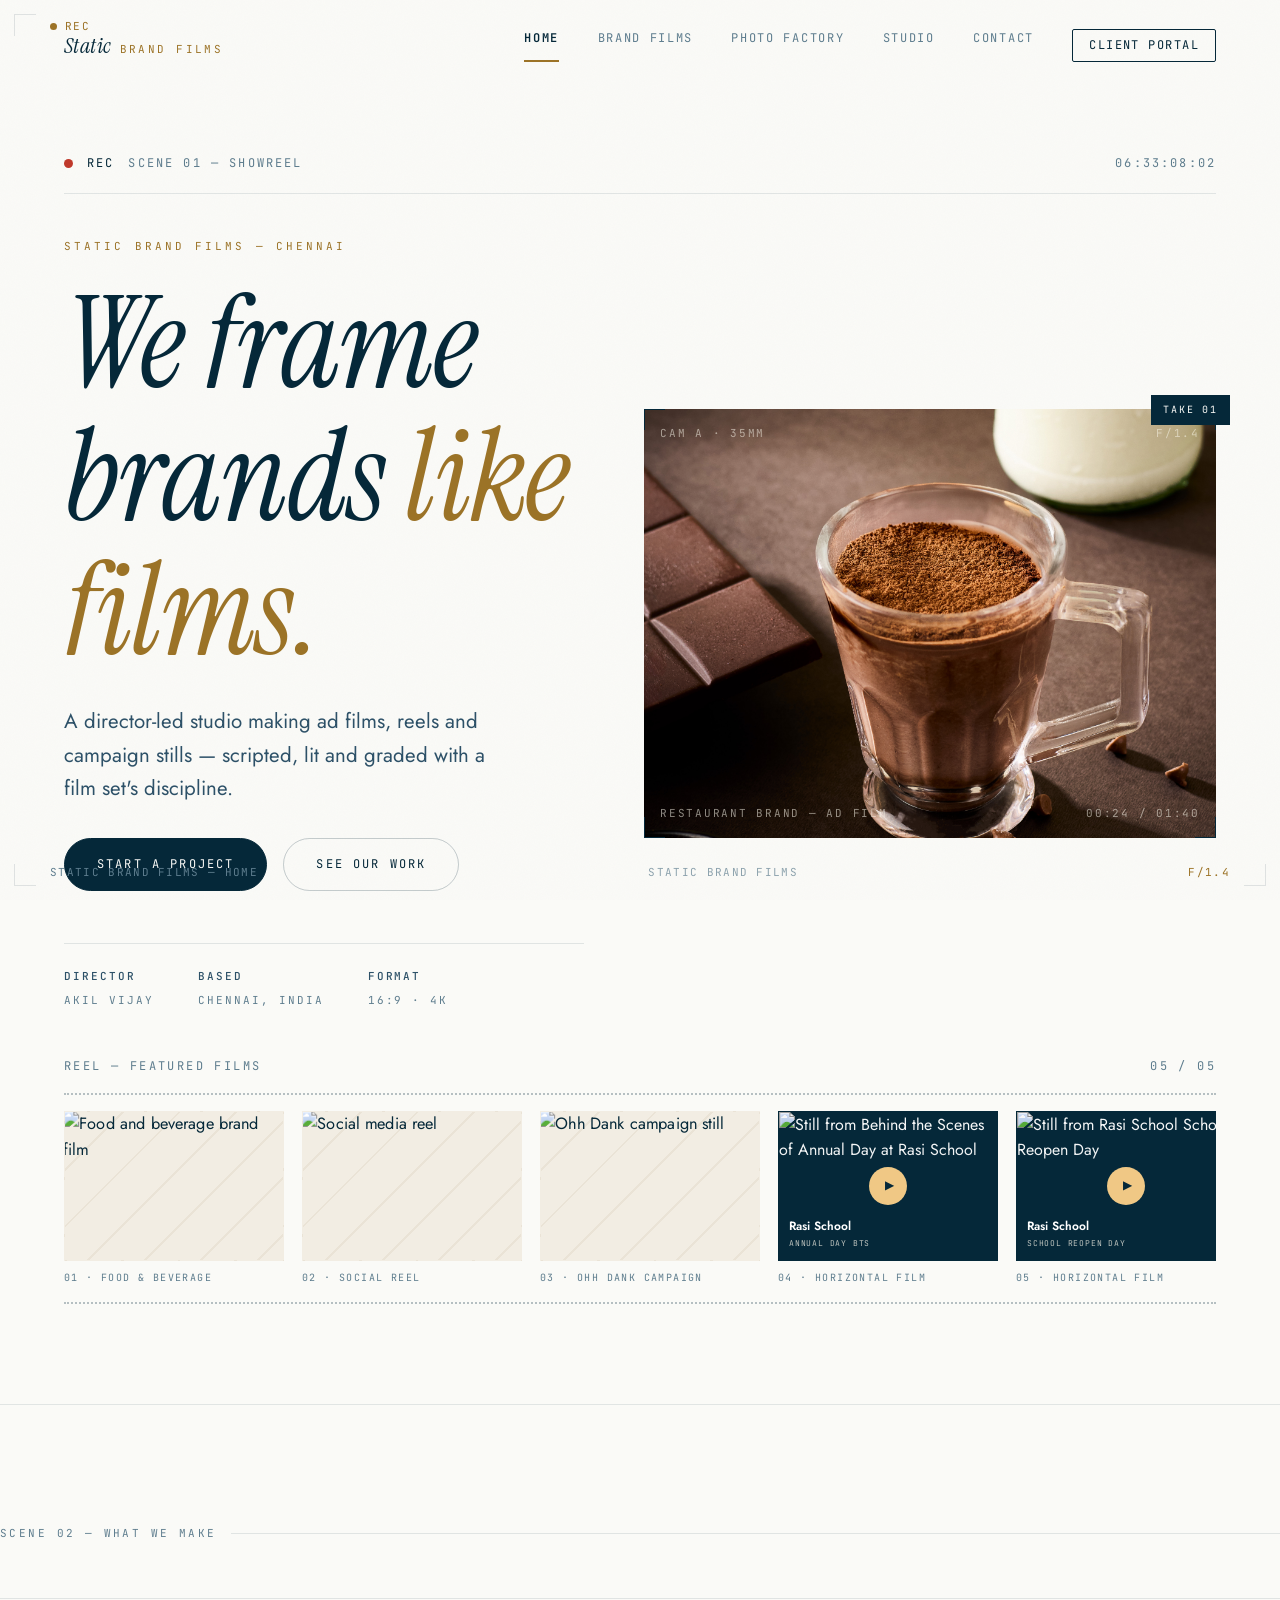
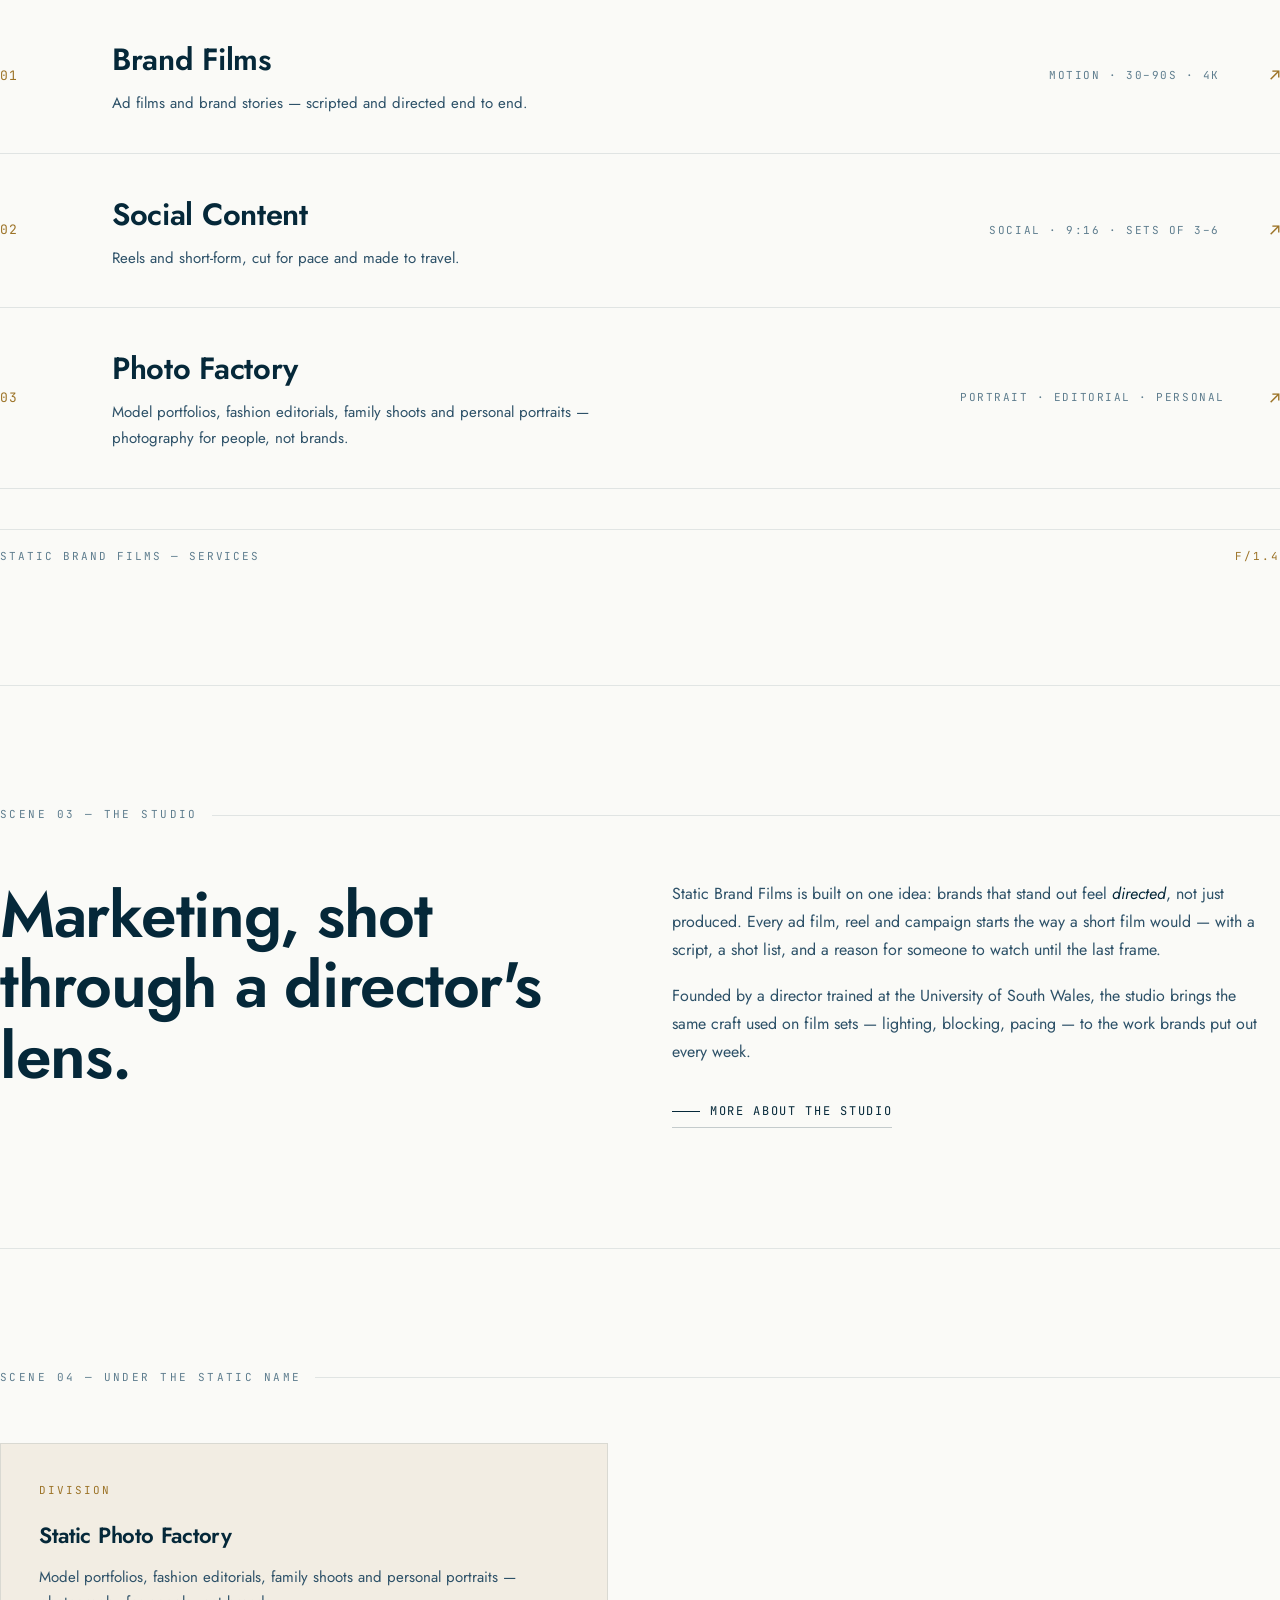
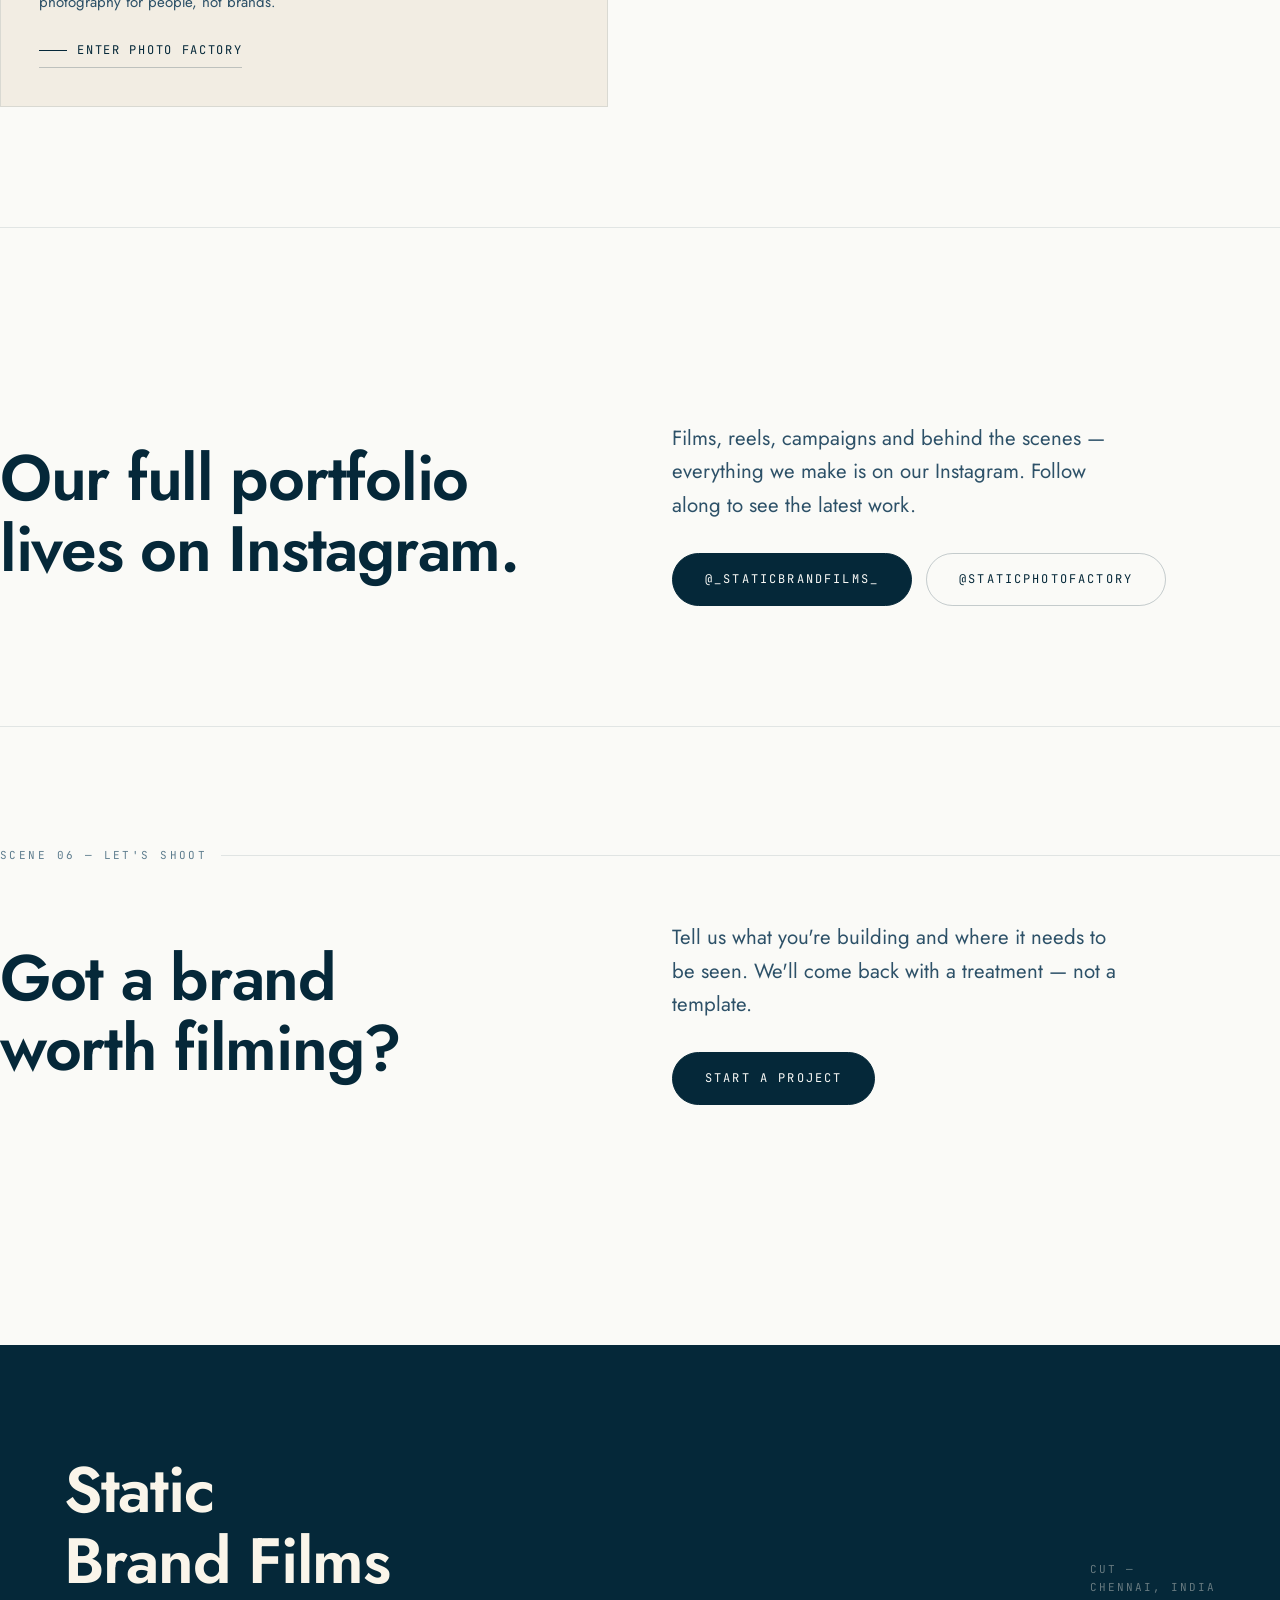
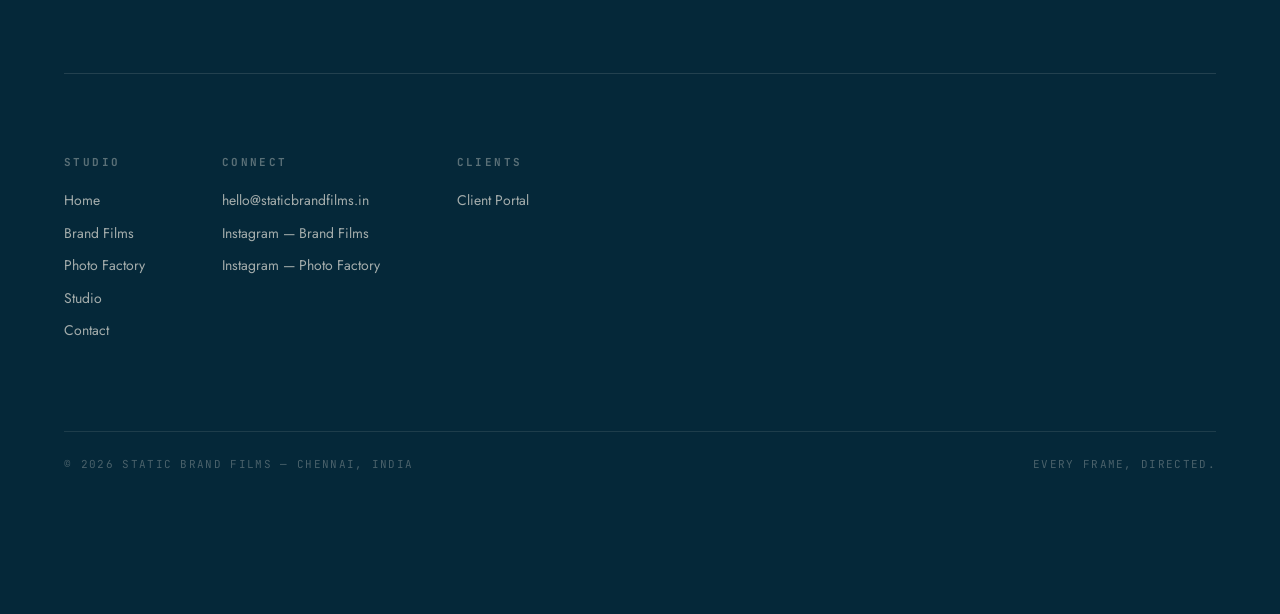
==== index.html @ 3c71c74b "Restore compact home filmstrip" ====
<!DOCTYPE html>
<html lang="en">
<head>
<meta charset="UTF-8">
<meta name="viewport" content="width=device-width, initial-scale=1.0">
<title>Static Brand Films — Ad Film & Creative Agency in Chennai</title>
<meta name="description" content="Static Brand Films is a Chennai-based ad film and creative agency — brand films, social content and campaign stills directed with a filmmaker's eye. Director-led, end to end.">
<meta name="keywords" content="ad film agency Chennai, brand film studio Chennai, creative agency Chennai, social media video Chennai, cinematography Chennai, brand content agency Tamil Nadu">
<link rel="canonical" href="https://www.staticbrandfilms.in/">
<meta property="og:title" content="Static Brand Films — Ad Film & Creative Agency in Chennai">
<meta property="og:description" content="Director-led brand films, ad films and social content from Chennai. Every frame scripted, lit and graded with a film set's discipline.">
<meta property="og:url" content="https://www.staticbrandfilms.in/">
<meta property="og:type" content="website">
<meta property="og:image" content="https://www.staticbrandfilms.in/assets/images/home/Hero_Image.JPG">
<meta name="twitter:card" content="summary_large_image">
<meta name="twitter:title" content="Static Brand Films — Ad Film & Creative Agency in Chennai">
<meta name="twitter:description" content="Director-led brand films, ad films and social content from Chennai.">
<link rel="icon" type="image/png" sizes="512x512" href="favicon.png">
<link rel="shortcut icon" href="favicon.png">
<link rel="apple-touch-icon" href="favicon.png">
<link rel="stylesheet" href="assets/css/style.css">
<script type="application/ld+json">
{
  "@context": "https://schema.org",
  "@type": "LocalBusiness",
  "name": "Static Brand Films",
  "alternateName": ["Static Brand Films Chennai", "Static Photo Factory"],
  "description": "Director-led ad film and creative agency in Chennai — brand films, social content, commercial photography and campaign stills, scripted and produced end to end.",
  "url": "https://www.staticbrandfilms.in",
  "logo": "https://www.staticbrandfilms.in/favicon.png",
  "image": "https://www.staticbrandfilms.in/assets/images/home/Hero_Image.JPG",
  "telephone": "",
  "email": "hello@staticbrandfilms.in",
  "address": {
    "@type": "PostalAddress",
    "addressLocality": "Chennai",
    "addressRegion": "Tamil Nadu",
    "addressCountry": "IN"
  },
  "geo": {
    "@type": "GeoCoordinates",
    "latitude": 13.0827,
    "longitude": 80.2707
  },
  "areaServed": ["Chennai", "Tamil Nadu", "India"],
  "serviceType": ["Ad Film Production", "Brand Film Production", "Social Media Video", "Commercial Photography", "Creative Agency"],
  "sameAs": [
    "https://www.instagram.com/_staticbrandfilms_/",
    "https://www.instagram.com/staticphotofactory/"
  ],
  "founder": {
    "@type": "Person",
    "name": "Akil Vijay",
    "jobTitle": "Director & Founder",
    "alumniOf": "University of South Wales"
  },
  "hasOfferCatalog": {
    "@type": "OfferCatalog",
    "name": "Services",
    "itemListElement": [
      {"@type": "Offer", "itemOffered": {"@type": "Service", "name": "Brand Story Films"}},
      {"@type": "Offer", "itemOffered": {"@type": "Service", "name": "Ad Films"}},
      {"@type": "Offer", "itemOffered": {"@type": "Service", "name": "Social Content Reels"}},
      {"@type": "Offer", "itemOffered": {"@type": "Service", "name": "Commercial Photography"}},
      {"@type": "Offer", "itemOffered": {"@type": "Service", "name": "Monthly Content Retainer"}}
    ]
  }
}
</script>
<!-- Google Tag Manager -->
<script>(function(w,d,s,l,i){w[l]=w[l]||[];w[l].push({'gtm.start':
new Date().getTime(),event:'gtm.js'});var f=d.getElementsByTagName(s)[0],
j=d.createElement(s),dl=l!='dataLayer'?'&l='+l:'';j.async=true;j.src=
'https://www.googletagmanager.com/gtm.js?id='+i+dl;f.parentNode.insertBefore(j,f);
})(window,document,'script','dataLayer','GTM-N9CTZFRR');</script>
<!-- End Google Tag Manager -->
</head>
<body>
<!-- Google Tag Manager (noscript) -->
<noscript><iframe src="https://www.googletagmanager.com/ns.html?id=GTM-N9CTZFRR"
height="0" width="0" style="display:none;visibility:hidden"></iframe></noscript>
<!-- End Google Tag Manager (noscript) -->

<div class="curtain">FADE IN —</div>

<div class="hud">
  <span class="hud__corner hud__corner--tl"></span>
  <span class="hud__corner hud__corner--tr"></span>
  <span class="hud__corner hud__corner--bl"></span>
  <span class="hud__corner hud__corner--br"></span>
  <div class="hud__top">
    <span class="hud__rec"><span class="hud__rec-dot"></span> REC</span>
    
    <span class="hud__meta">24FPS · CHENNAI, IN</span>
  </div>
  <div class="hud__bottom">
    <span class="hud__scene">STATIC BRAND FILMS — HOME</span>
    <span class="hud__meta">STATIC BRAND FILMS</span>
    <span class="hud__fstop" data-fstop>f/1.4</span>
  </div>
</div>

<header class="nav">
  <a href="index.html" class="nav__mark"><em>Static</em><span>BRAND FILMS</span></a>
  <button class="nav__toggle">MENU</button>
  <nav class="nav__links">
    <a href="index.html" aria-current="page">Home</a>
    <a href="brand-films.html">Brand Films</a>
    <a href="photo-factory.html">Photo Factory</a>
    <a href="about.html">Studio</a>
    <a href="contact.html">Contact</a>
    <a href="https://portal.staticbrandfilms.in" target="_blank" rel="noopener" class="nav__portal">Client Portal</a>
  </nav>
</header>

<main>

  <!-- HERO -->
  <section class="hero wrap">

    <!-- Scene strip -->
    <div class="hero__strip">
      <div class="hero__strip-left">
        <span class="hero__rec-dot"></span>
        <span class="hero__rec-label">REC</span>
        <span>Scene 01 — Showreel</span>
      </div>
      <span data-tc>00:00:00:00</span>
    </div>

    <!-- Two-column: text + cinematic frame -->
    <div class="hero__two-col">

      <!-- Left: text -->
      <div class="hero__text">
        <p class="eyebrow hero__eyebrow" data-reveal>Static Brand Films — Chennai</p>
        <h1 class="h-hero hero__title" data-reveal data-reveal-delay="1">We frame<br>brands <em>like films.</em></h1>
        <div class="hero__sub" data-reveal data-reveal-delay="2">
          <p class="lede">A director-led studio making ad films, reels and campaign stills — scripted, lit and graded with a film set's discipline.</p>
          <div class="hero__cta">
            <a href="contact.html" class="btn">Start a project</a>
            <a href="https://www.instagram.com/_staticbrandfilms_/" target="_blank" rel="noopener" class="btn btn--ghost">See our work</a>
          </div>
        </div>
        <div class="hero__meta" data-reveal data-reveal-delay="3">
          <div><b>Director</b>Akil Vijay</div>
          <div><b>Based</b>Chennai, India</div>
          <div><b>Format</b>16:9 · 4K</div>
        </div>
      </div>

      <!-- Right: cinematic still frame -->
      <div class="hero__cinematic" data-reveal data-reveal-delay="1">
        <div class="hero__film-frame">
          <!-- Crop marks -->
          <span class="crop-mark crop-mark--tl"></span>
          <span class="crop-mark crop-mark--tr"></span>
          <span class="crop-mark crop-mark--bl"></span>
          <span class="crop-mark crop-mark--br"></span>
          <!-- Slate — top -->
          <div class="hero__slate hero__slate--top">
            <span>CAM A · 35MM</span><span>F/1.4</span>
          </div>
          <!-- Hero still -->
          <div class="frame" style="aspect-ratio:2/3;">
            <img src="assets/images/home/Hero_Image.JPG" alt="Static Brand Films — Campaign Still" style="width:100%;height:100%;object-fit:cover;display:block;">
          </div>
          <!-- Slate — bottom -->
          <div class="hero__slate hero__slate--bottom">
            <span>RESTAURANT BRAND — AD FILM</span><span>00:24 / 01:40</span>
          </div>
        </div>
        <div class="hero__take">Take 01</div>
      </div>

    </div>

    <!-- Featured films -->
    <div class="hero__reel" data-reveal data-reveal-delay="2">
      <div class="hero__reel-header">
        <span>Reel — Featured Films</span>
        <span>05 / 05</span>
      </div>
      <div class="hero__reel-strip" id="reel-strip">
        <div class="hero__reel-cell">
          <div class="frame"><img src="assets/images/home/food-beverage.jpg" alt="Food and beverage brand film" style="width:100%;height:100%;object-fit:cover;display:block;"></div>
          <div class="hero__reel-label">01 · Food &amp; Beverage</div>
        </div>
        <div class="hero__reel-cell">
          <div class="frame"><img src="assets/images/home/social-reel.png" alt="Social media reel" style="width:100%;height:100%;object-fit:cover;display:block;"></div>
          <div class="hero__reel-label">02 · Social Reel</div>
        </div>
        <div class="hero__reel-cell">
          <div class="frame"><img src="assets/images/home/ohhdank-campaign.png" alt="Ohh Dank campaign still" style="width:100%;height:100%;object-fit:cover;display:block;"></div>
          <div class="hero__reel-label">03 · Ohh Dank Campaign</div>
        </div>
        <div class="hero__reel-cell">
          <button class="video-card hero__reel-video" type="button" data-video-id="ECNgW6ZK6y0" data-video-title="Behind the Scenes of Annual Day — Rasi School" aria-label="Play Behind the Scenes of Annual Day at Rasi School">
            <img src="https://i.ytimg.com/vi/ECNgW6ZK6y0/maxresdefault.jpg" alt="Still from Behind the Scenes of Annual Day at Rasi School" loading="lazy"><span class="video-card__shade"></span><span class="video-card__play" aria-hidden="true">▶</span><span class="video-card__label"><strong>Rasi School</strong><small>Annual Day BTS</small></span>
          </button>
          <div class="hero__reel-label">04 · Horizontal Film</div>
        </div>
        <div class="hero__reel-cell">
          <button class="video-card hero__reel-video" type="button" data-video-id="R8l80o-fBfE" data-video-title="Rasi School — School Reopen Day" aria-label="Play Rasi School School Reopen Day">
            <img src="https://i.ytimg.com/vi/R8l80o-fBfE/hqdefault.jpg" alt="Still from Rasi School School Reopen Day" loading="lazy"><span class="video-card__shade"></span><span class="video-card__play" aria-hidden="true">▶</span><span class="video-card__label"><strong>Rasi School</strong><small>School Reopen Day</small></span>
          </button>
          <div class="hero__reel-label">05 · Horizontal Film</div>
        </div>
      </div>
    </div>

  </section>

  <!-- WHAT WE DO -->
  <section class="scene wrap">
    <p class="scene__label" data-reveal>Scene 02 — What We Make</p>
    <div class="shot-list">
      <div class="shot" data-reveal style="cursor:pointer;" onclick="location.href='brand-films.html'">
        <span class="shot__index">01</span>
        <div>
          <h3 class="shot__title"><a href="brand-films.html" style="color:inherit;text-decoration:none;">Brand Films</a></h3>
          <p class="shot__desc">Ad films and brand stories — scripted and directed end to end.</p>
        </div>
        <span class="shot__spec">Motion · 30–90s · 4K</span>
        <span class="shot__arrow">↗</span>
      </div>
      <div class="shot" data-reveal data-reveal-delay="1" style="cursor:pointer;" onclick="location.href='brand-films.html'">
        <span class="shot__index">02</span>
        <div>
          <h3 class="shot__title"><a href="brand-films.html" style="color:inherit;text-decoration:none;">Social Content</a></h3>
          <p class="shot__desc">Reels and short-form, cut for pace and made to travel.</p>
        </div>
        <span class="shot__spec">Social · 9:16 · Sets of 3–6</span>
        <span class="shot__arrow">↗</span>
      </div>
      <div class="shot" data-reveal data-reveal-delay="2">
        <span class="shot__index">03</span>
        <div>
          <h3 class="shot__title"><a href="photo-factory.html" style="color:inherit;text-decoration:none;">Photo Factory</a></h3>
          <p class="shot__desc">Model portfolios, fashion editorials, family shoots and personal portraits — photography for people, not brands.</p>
        </div>
        <span class="shot__spec">Portrait · Editorial · Personal</span>
        <span class="shot__arrow">↗</span>
      </div>
    </div>
    <div class="shot-footer">
      <span>Static Brand Films — Services</span>
      <span class="shot-footer__accent">F/1.4</span>
    </div>
  </section>

  <!-- STUDIO -->
  <section class="scene wrap">
    <p class="scene__label" data-reveal>Scene 03 — The Studio</p>
    <div class="grid grid--2" style="align-items:start;">
      <h2 class="h-1" data-reveal>Marketing, shot through a director's lens.</h2>
      <div data-reveal data-reveal-delay="1">
        <p class="body-text">Static Brand Films is built on one idea: brands that stand out feel <em style="color:var(--ink); font-style:italic;">directed</em>, not just produced. Every ad film, reel and campaign starts the way a short film would — with a script, a shot list, and a reason for someone to watch until the last frame.</p>
        <p class="body-text" style="margin-top:18px;">Founded by a director trained at the University of South Wales, the studio brings the same craft used on film sets — lighting, blocking, pacing — to the work brands put out every week.</p>
        <p style="margin-top:28px;"><a href="about.html" class="link-arrow"><span class="link-arrow__bar"></span> More about the studio</a></p>
      </div>
    </div>
  </section>

  <!-- DIVISIONS -->
  <section class="scene wrap">
    <p class="scene__label" data-reveal>Scene 04 — Under the Static Name</p>
    <div class="grid grid--2">
      <div class="card" data-reveal>
        <span class="card__num">Division</span>
        <h3>Static Photo Factory</h3>
        <p>Model portfolios, fashion editorials, family shoots and personal portraits — photography for people, not brands.</p>
        <p style="margin-top:18px;"><a href="photo-factory.html" class="link-arrow"><span class="link-arrow__bar"></span> Enter Photo Factory</a></p>
      </div>
    </div>
  </section>

  <!-- INSTAGRAM / PORTFOLIO -->
  <section class="scene wrap">
    <p class="scene__label" data-reveal>Scene 05 — Our Work</p>
    <div class="grid grid--2" style="align-items:center;">
      <h2 class="h-1" data-reveal>Our full portfolio<br>lives on Instagram.</h2>
      <div data-reveal data-reveal-delay="1">
        <p class="lede">Films, reels, campaigns and behind the scenes — everything we make is on our Instagram. Follow along to see the latest work.</p>
        <div style="margin-top:30px; display:flex; gap:14px; flex-wrap:wrap;">
          <a href="https://www.instagram.com/_staticbrandfilms_/" target="_blank" rel="noopener" class="btn">@_staticbrandfilms_</a>
          <a href="https://www.instagram.com/staticphotofactory/" target="_blank" rel="noopener" class="btn btn--ghost">@staticphotofactory</a>
        </div>
      </div>
    </div>
  </section>

  <!-- CTA -->
  <section class="scene wrap">
    <p class="scene__label" data-reveal>Scene 06 — Let's Shoot</p>
    <div class="grid grid--2" style="align-items:center;">
      <h2 class="h-1" data-reveal>Got a brand<br>worth filming?</h2>
      <div data-reveal data-reveal-delay="1">
        <p class="lede">Tell us what you're building and where it needs to be seen. We'll come back with a treatment — not a template.</p>
        <p style="margin-top:30px;"><a href="contact.html" class="btn">Start a project</a></p>
      </div>
    </div>
  </section>

</main>

<div class="video-modal" id="video-modal" hidden role="dialog" aria-modal="true" aria-labelledby="video-modal-title">
  <div class="video-modal__backdrop" data-video-close></div>
  <div class="video-modal__panel">
    <div class="video-modal__top"><p id="video-modal-title">Featured film</p><button class="video-modal__close" type="button" data-video-close aria-label="Close video">Close ×</button></div>
    <div class="video-modal__player"></div>
  </div>
</div>

<footer class="footer">
<div class="wrap">
  <div class="footer__top">
    <h2 class="h-1" style="max-width:14ch;">Static<br>Brand Films</h2>
    <p class="mono-tag">CUT —<br>CHENNAI, INDIA</p>
  </div>
  <div class="footer__cols">
    <div class="footer__col">
      <h4>Studio</h4>
      <a href="index.html">Home</a>
    <a href="brand-films.html">Brand Films</a>
      <a href="photo-factory.html">Photo Factory</a>
      <a href="about.html">Studio</a>
      <a href="contact.html">Contact</a>
    </div>
    <div class="footer__col">
      <h4>Connect</h4>
      <a href="mailto:hello@staticbrandfilms.in">hello@staticbrandfilms.in</a>
      <a href="https://www.instagram.com/_staticbrandfilms_/" target="_blank" rel="noopener">Instagram — Brand Films</a>
      <a href="https://www.instagram.com/staticphotofactory/" target="_blank" rel="noopener">Instagram — Photo Factory</a>
    </div>
    <div class="footer__col">
      <h4>Clients</h4>
      <a href="https://portal.staticbrandfilms.in" target="_blank" rel="noopener">Client Portal</a>
    </div>
  </div>
  <div class="footer__base">
    <span>© 2026 Static Brand Films — Chennai, India</span>
    <span>Every frame, directed.</span>
  </div>
</div>
</footer>

<script src="assets/js/main.js"></script>
</body>
</html>
---- assets/css/style.css ----
/* ============================================================
   STATIC BRAND FILMS — Design System
   Light theme: Warm White + Deep Teal (#052839) + Gold (#F0C885)
   Brand kit: Deep Teal as primary, Gold as accent, Century Gothic
   ============================================================ */

@import url('https://fonts.googleapis.com/css2?family=Instrument+Serif:ital@0;1&family=Jost:wght@300;400;500;600;700&family=JetBrains+Mono:wght@400;500;600&display=swap');

:root{
  /* ── Brand colours (light theme) ── */
  --bg:          #FAFAF7;                   /* warm white */
  --bg-panel:    #F2EDE3;                   /* warm cream — cards, panels */
  --bg-panel2:   #EAE3D6;                   /* slightly deeper cream */
  --ink:         #052839;                   /* Deep Teal — primary text */
  --ink-dim:     #2d5168;                   /* medium teal — body text */
  --ink-faint:   #5e7d8e;                   /* muted teal — labels, meta */
  --gold:        #F0C885;                   /* Brand Gold — accents only */
  --amber:       #F0C885;
  --gold-text:   #9C7327;                   /* deeper gold — legible on white */
  --amber-soft:  rgba(240,200,133,.18);
  --teal:        #052839;                   /* fills, dark elements */
  --teal-mid:    #0a3347;                   /* slightly lighter teal fill */
  --teal-soft:   rgba(5,40,57,.06);
  --line:        rgba(5,40,57,.1);
  --line-strong: rgba(5,40,57,.22);

  /* ── type ── */
  --f-display: 'Instrument Serif', Georgia, serif;
  --f-heading: 'Jost', 'Century Gothic', 'Futura', 'Trebuchet MS', sans-serif;
  --f-body:    'Jost', 'Century Gothic', system-ui, sans-serif;
  --f-mono:    'JetBrains Mono', 'SF Mono', Menlo, monospace;

  /* ── layout ── */
  --hud-pad: clamp(16px, 3vw, 36px);
  --gutter:  clamp(20px, 5vw, 64px);
  --max:     1320px;

  /* ── motion ── */
  --ease:     cubic-bezier(.16,.84,.32,1);
  --dur-fast: .35s;
  --dur-med:  .8s;
  --dur-slow: 1.4s;
}

/* ---------- reset ---------- */
*{ margin:0; padding:0; box-sizing:border-box; }
html{ scroll-behavior:smooth; }
body{
  background:var(--bg);
  color:var(--ink);
  font-family:var(--f-body);
  font-size:16px;
  line-height:1.6;
  -webkit-font-smoothing:antialiased;
  overflow-x:hidden;
}
img{ max-width:100%; display:block; }
a{ color:inherit; text-decoration:none; }
ul{ list-style:none; }
button{ font:inherit; cursor:pointer; }

::selection{ background:var(--amber); color:var(--teal); }

/* Photo Factory — subtle cool tint */
body.theme-photo{ --bg:#F6F8FA; --bg-panel:#EDF1F4; --bg-panel2:#E2E8EC; }

/* visible focus */
a:focus-visible, button:focus-visible{
  outline:2px solid var(--teal);
  outline-offset:4px;
}

/* very subtle film grain (lighter on white) */
body::before{
  content:'';
  position:fixed; inset:0;
  z-index:2;
  pointer-events:none;
  mix-blend-mode:multiply;
  opacity:.025;
  background-image:url("data:image/svg+xml,%3Csvg xmlns='http://www.w3.org/2000/svg' width='160' height='160'%3E%3Cfilter id='n'%3E%3CfeTurbulence type='fractalNoise' baseFrequency='0.9' numOctaves='2' stitchTiles='stitch'/%3E%3C/filter%3E%3Crect width='100%25' height='100%25' filter='url(%23n)'/%3E%3C/svg%3E");
}

/* ============================================================
   VIEWFINDER HUD
   ============================================================ */
.hud{
  position:fixed; inset:0;
  z-index:50;
  pointer-events:none;
  font-family:var(--f-mono);
}

.hud__corner{
  position:absolute;
  width:22px; height:22px;
  border:1px solid var(--line-strong);
  opacity:.5;
}
.hud__corner--tl{ top:14px; left:14px; border-right:none; border-bottom:none; }
.hud__corner--tr{ top:14px; right:14px; border-left:none; border-bottom:none; }
.hud__corner--bl{ bottom:14px; left:14px; border-right:none; border-top:none; }
.hud__corner--br{ bottom:14px; right:14px; border-left:none; border-top:none; }

.hud__top, .hud__bottom{
  position:absolute;
  left:50px; right:50px;
  display:flex;
  justify-content:space-between;
  align-items:center;
  font-size:11px;
  letter-spacing:.12em;
  color:var(--ink-faint);
  text-transform:uppercase;
}
.hud__top{ top:18px; }
.hud__bottom{ bottom:18px; }

/* top-right corner and its meta text sit behind the CLIENT PORTAL nav button */
.hud__corner--tr{ display:none; }
.hud__top .hud__meta{ display:none; }

.hud__rec{
  display:inline-flex; align-items:center; gap:8px;
  color:var(--gold-text);
}
.hud__rec-dot{
  width:7px; height:7px; border-radius:50%;
  background:var(--gold-text);
  animation: rec-pulse 1.6s ease-in-out infinite;
}
@keyframes rec-pulse{
  0%,100%{ opacity:1; transform:scale(1); }
  50%{ opacity:.35; transform:scale(.8); }
}

.hud__tc{ letter-spacing:.16em; color:var(--ink-faint); }
.hud__meta{ color:var(--ink-faint); opacity:.7; }
.hud__scene{ color:var(--ink-faint); }
.hud__fstop{ color:var(--gold-text); }

@media (max-width: 720px){
  .hud__top, .hud__bottom{ display:none; }
  .hud__corner{ width:12px; height:12px; }
  .hud__corner--tl, .hud__corner--tr{ top:8px; }
  .hud__corner--bl, .hud__corner--br{ bottom:8px; }
  .hud__corner--tl, .hud__corner--bl{ left:8px; }
  .hud__corner--tr, .hud__corner--br{ right:8px; }
}

/* ============================================================
   NAV
   ============================================================ */
.nav{
  position:fixed; top:0; left:0; right:0; z-index:60;
  display:flex; justify-content:space-between; align-items:center;
  padding:28px var(--gutter);
  background:transparent;
  transition:
    background var(--dur-fast) var(--ease),
    backdrop-filter var(--dur-fast) var(--ease),
    border-color var(--dur-fast) var(--ease),
    padding var(--dur-fast) var(--ease);
  border-bottom:1px solid transparent;
}
.nav.is-scrolled{
  background:rgba(250,250,247,.92);
  backdrop-filter:blur(16px);
  -webkit-backdrop-filter:blur(16px);
  border-bottom-color:var(--line);
  padding:16px var(--gutter);
}
.nav__mark{
  display:flex; align-items:baseline; gap:8px;
  font-family:var(--f-display);
  font-style:italic;
  font-size:22px;
  letter-spacing:.02em;
  color:var(--ink);
}
.nav__mark em{
  font-style:italic;
}
.nav__mark span{
  font-family:var(--f-mono);
  font-style:normal;
  font-size:11px;
  letter-spacing:.22em;
  color:var(--gold-text);
  vertical-align:baseline;
  text-transform:uppercase;
}
.nav__links{
  display:flex; gap:clamp(18px, 3vw, 40px);
  font-family:var(--f-mono);
  font-size:12px;
  letter-spacing:.14em;
  text-transform:uppercase;
  color:var(--ink-faint);
}
.nav__links a{
  position:relative;
  padding-bottom:4px;
  transition:color var(--dur-fast) var(--ease);
}
.nav__links a::after{
  content:'';
  position:absolute; left:0; bottom:0;
  width:0; height:1px;
  background:var(--gold-text);
  height:2px;
  transition:width var(--dur-fast) var(--ease);
}
.nav__links a:hover{ color:var(--ink); }
.nav__links a:hover::after,
.nav__links a[aria-current="page"]::after{ width:100%; }
.nav__links a[aria-current="page"]{ color:var(--ink); font-weight:600; }
.nav__portal{
  border:1.5px solid var(--teal) !important;
  color:var(--teal) !important;
  padding:6px 16px !important;
  border-radius:2px;
  letter-spacing:.12em;
  transition:background var(--dur-fast) var(--ease), color var(--dur-fast) var(--ease) !important;
}
.nav__portal:hover{
  background:var(--teal) !important;
  color:var(--bg) !important;
}
.nav__portal::after{ display:none !important; }

.nav__toggle{
  display:none;
  background:none; border:none; color:var(--ink);
  font-family:var(--f-mono); font-size:12px; letter-spacing:.12em;
}

@media (max-width: 760px){
  .nav{
    padding:18px var(--gutter);
    background:rgba(250,250,247,.96);
    backdrop-filter:blur(16px);
    -webkit-backdrop-filter:blur(16px);
    border-bottom:1px solid var(--line);
  }
  .nav.is-scrolled{ padding:18px var(--gutter); }
  .nav__links{
    /* explicit dimensions fix the flex-child height collapse bug */
    position:fixed;
    top:0; left:0; right:0;
    height:100vh;
    height:100dvh; /* dynamic viewport — avoids mobile browser chrome */
    width:100vw;
    flex-direction:column; justify-content:center; align-items:center;
    gap:36px; font-size:20px;
    background:var(--bg);
    z-index:90;
    transform:translateY(-100%);
    transition:transform var(--dur-med) var(--ease);
  }
  .nav__links.is-open{ transform:translateY(0); }
  .nav__toggle{
    display:block; color:var(--ink); z-index:100; position:relative;
    min-height:44px; display:flex; align-items:center;
  }
}

/* ============================================================
   LAYOUT PRIMITIVES
   ============================================================ */
.wrap{ max-width:var(--max); margin:0 auto; padding:0 var(--gutter); }

.scene{
  position:relative;
  padding:clamp(60px, 10vw, 120px) 0;
  border-top:1px solid var(--line);
}
.scene:first-of-type{ border-top:none; }

.scene__label{
  font-family:var(--f-mono);
  font-size:11px;
  letter-spacing:.22em;
  text-transform:uppercase;
  color:var(--ink-faint);
  display:flex; align-items:center; gap:14px;
  margin-bottom:clamp(28px, 5vw, 56px);
}
.scene__label::after{
  content:'';
  flex:1; height:1px;
  background:var(--line);
}

/* ---------- type scale ---------- */
.h-hero{
  font-family:var(--f-display);
  font-style:italic;
  font-weight:400;
  font-size:clamp(48px, 10vw, 132px);
  line-height:1.04;
  letter-spacing:-.01em;
  color:var(--ink);
}
.h-1{
  font-family:var(--f-heading);
  font-style:normal;
  font-weight:600;
  font-size:clamp(32px, 5vw, 68px);
  line-height:1.1;
  letter-spacing:-.02em;
  color:var(--ink);
}
.h-2{
  font-family:var(--f-heading);
  font-style:normal;
  font-weight:600;
  font-size:clamp(22px, 3vw, 38px);
  line-height:1.2;
  letter-spacing:-.01em;
  color:var(--ink);
}
.eyebrow{
  font-family:var(--f-mono);
  font-size:11px;
  letter-spacing:.28em;
  text-transform:uppercase;
  color:var(--gold-text);
}
.lede{
  font-size:clamp(17px, 1.6vw, 21px);
  color:var(--ink-dim);
  max-width:38ch;
  font-weight:400;
  line-height:1.65;
}
.body-text{ color:var(--ink-dim); max-width:60ch; line-height:1.75; }
.section-gist{
  max-width:58ch; margin-top:calc(-1 * clamp(14px, 2.5vw, 30px));
  margin-bottom:clamp(28px, 4vw, 48px); color:var(--ink-dim); line-height:1.7;
}
.mono-tag{
  font-family:var(--f-mono);
  font-size:11px;
  letter-spacing:.18em;
  text-transform:uppercase;
  color:var(--ink-faint);
}

/* ---------- buttons ---------- */
.btn{
  display:inline-flex; align-items:center; gap:12px;
  padding:16px 32px;
  background:var(--teal);
  border:1.5px solid var(--teal);
  border-radius:999px;
  font-family:var(--f-mono);
  font-size:12px;
  letter-spacing:.18em;
  text-transform:uppercase;
  color:#FAFAF7;
  transition:
    background var(--dur-fast) var(--ease),
    color var(--dur-fast) var(--ease),
    border-color var(--dur-fast) var(--ease),
    transform var(--dur-fast) var(--ease);
}
.btn:hover{
  background:var(--gold);
  border-color:var(--gold);
  color:var(--teal);
  transform:translateY(-2px);
}
.btn--ghost{
  background:transparent;
  border-color:var(--line-strong);
  color:var(--ink);
}
.btn--ghost:hover{
  background:var(--teal);
  border-color:var(--teal);
  color:#FAFAF7;
}

.link-arrow{
  display:inline-flex; align-items:center; gap:10px;
  font-family:var(--f-mono); font-size:12px; letter-spacing:.14em;
  text-transform:uppercase; color:var(--ink);
  border-bottom:1px solid var(--line-strong);
  padding-bottom:6px;
  transition:
    color var(--dur-fast) var(--ease),
    border-color var(--dur-fast) var(--ease),
    gap var(--dur-fast) var(--ease);
}
.link-arrow:hover{ color:var(--gold-text); border-color:var(--gold-text); gap:18px; }
.link-arrow__bar{ display:inline-block; width:28px; height:1px; background:currentColor; }

/* ============================================================
   HERO
   ============================================================ */
.hero{
  display:flex; flex-direction:column;
  padding-top:clamp(110px,12vw,160px);
  padding-bottom:clamp(60px,8vw,100px);
  position:relative;
}

/* Scene strip — REC dot + timecode above the two-col */
.hero__strip{
  display:flex; align-items:center; justify-content:space-between;
  font-family:var(--f-mono); font-size:12px; letter-spacing:.18em;
  text-transform:uppercase; color:var(--ink-faint);
  padding-bottom:20px; border-bottom:1px solid var(--line);
  margin-bottom:44px;
}
.hero__strip-left{ display:flex; align-items:center; gap:14px; }
.hero__rec-dot{
  width:9px; height:9px; flex-shrink:0; border-radius:50%;
  background:#C0392B; animation:rec-pulse 1.4s steps(1) infinite;
}
.hero__rec-label{ color:var(--ink); }

/* Two-column: text left, cinematic frame right */
.hero__two-col{
  display:grid; grid-template-columns:1fr 1.1fr;
  gap:clamp(32px,5vw,60px); align-items:center;
}
.hero__eyebrow{ margin-bottom:22px; }
.hero__title em{ font-style:italic; color:var(--gold-text); }
.hero__sub{ margin-top:28px; }
.hero__cta{
  display:flex; gap:16px; flex-wrap:wrap;
  margin-top:32px;
}
.hero__meta{
  display:flex; flex-wrap:wrap; gap:clamp(20px,4vw,44px);
  margin-top:clamp(32px,5vw,52px); padding-top:24px;
  border-top:1px solid var(--line);
  font-family:var(--f-mono); font-size:11px; letter-spacing:.18em;
  color:var(--ink-faint); text-transform:uppercase;
}
.hero__meta b{
  color:var(--ink-dim); font-weight:500;
  display:block; margin-bottom:6px;
}

/* Cinematic still frame (right col) */
.hero__cinematic{ position:relative; }
.hero__film-frame{
  position:relative; width:100%; aspect-ratio:4/3;
  background:var(--teal); overflow:hidden;
}
.hero__film-frame .frame{
  position:absolute; inset:0;
  aspect-ratio:unset; width:100%; height:100%;
  border:none; background:transparent;
}
.crop-mark{
  position:absolute; width:22px; height:22px;
  pointer-events:none; z-index:3;
}
.crop-mark--tl{ top:-1px; left:-1px; border-top:2px solid var(--ink); border-left:2px solid var(--ink); }
.crop-mark--tr{ top:-1px; right:-1px; border-top:2px solid var(--ink); border-right:2px solid var(--ink); }
.crop-mark--bl{ bottom:-1px; left:-1px; border-bottom:2px solid var(--ink); border-left:2px solid var(--ink); }
.crop-mark--br{ bottom:-1px; right:-1px; border-bottom:2px solid var(--ink); border-right:2px solid var(--ink); }
.hero__slate{
  position:absolute; left:16px; right:16px;
  display:flex; justify-content:space-between; align-items:center;
  font-family:var(--f-mono); font-size:11px; letter-spacing:.16em;
  text-transform:uppercase; color:rgba(250,245,234,.55);
  pointer-events:none; z-index:2;
}
.hero__slate--top{ top:16px; }
.hero__slate--bottom{ bottom:16px; }
.hero__take{
  position:absolute; top:-14px; right:-14px;
  background:var(--ink); color:var(--bg);
  font-family:var(--f-mono); font-size:10px; letter-spacing:.18em;
  text-transform:uppercase; padding:7px 12px; z-index:4;
}

/* Filmstrip reel selector */
.hero__reel{ margin-top:clamp(32px,5vw,48px); }
.hero__reel-header{
  display:flex; align-items:center; justify-content:space-between;
  margin-bottom:16px;
  font-family:var(--f-mono); font-size:12px; letter-spacing:.2em;
  text-transform:uppercase; color:var(--ink-faint);
}
.hero__reel-strip{
  border-top:2px dotted rgba(5,40,57,.28);
  border-bottom:2px dotted rgba(5,40,57,.28);
  padding:16px 0;
  display:flex; gap:18px;
  overflow-x:auto; scroll-snap-type:x mandatory;
  -webkit-overflow-scrolling:touch;
  scrollbar-width:none;
  cursor:grab;
}
.hero__reel-strip::-webkit-scrollbar{ display:none; }
.hero__reel-strip.is-dragging{ cursor:grabbing; user-select:none; }
.hero__reel-cell{
  flex:0 0 220px; scroll-snap-align:start;
}
.hero__reel-cell .frame{
  height:150px; width:100%; aspect-ratio:unset;
  border-color:transparent;
}
.hero__reel-video{ width:100%; height:150px; aspect-ratio:unset; border-color:transparent; }
.hero__reel-video .video-card__play{ width:38px; height:38px; font-size:12px; }
.hero__reel-video .video-card__label{ right:10px; bottom:10px; left:10px; }
.hero__reel-video .video-card__label strong{ font-size:12px; }
.hero__reel-video .video-card__label small{ font-size:8px; letter-spacing:.1em; }
.hero__reel-label{
  margin-top:9px;
  font-family:var(--f-mono); font-size:10px; letter-spacing:.14em;
  text-transform:uppercase; color:var(--ink-faint);
}

/* ============================================================
   GRID / CARDS
   ============================================================ */
.grid{ display:grid; gap:var(--gutter); }
.grid--2{ grid-template-columns:repeat(2,1fr); }
.grid--3{ grid-template-columns:repeat(3,1fr); }
.grid--4{ grid-template-columns:repeat(4,1fr); }
@media (max-width: 980px){
  .grid--3, .grid--4{ grid-template-columns:repeat(2,1fr); }
}
@media (max-width: 640px){
  .grid--2, .grid--3, .grid--4{ grid-template-columns:1fr; }
}

.card{
  border:1px solid var(--line);
  padding:clamp(28px,3vw,44px);
  background:var(--bg-panel);
  position:relative;
  transition:
    border-color var(--dur-fast) var(--ease),
    transform var(--dur-fast) var(--ease),
    box-shadow var(--dur-fast) var(--ease);
}
.card:hover{
  border-color:var(--line-strong);
  transform:translateY(-4px);
  box-shadow:0 12px 40px rgba(5,40,57,.08);
}
.card__num{
  font-family:var(--f-mono); font-size:11px;
  color:var(--gold-text); margin-bottom:18px;
  display:block; letter-spacing:.18em; text-transform:uppercase;
}
.card h3{
  font-family:var(--f-heading); font-style:normal; font-weight:600;
  font-size:22px; margin-bottom:12px; letter-spacing:-.01em;
  color:var(--ink);
}
.card p{ color:var(--ink-dim); font-size:15px; line-height:1.7; }

/* ============================================================
   SHOT LIST — editorial service list (replaces generic cards)
   ============================================================ */
.shot-list{ display:flex; flex-direction:column; }
.shot{
  display:grid;
  grid-template-columns:88px 1fr minmax(auto,260px) 36px;
  align-items:center;
  gap:24px;
  padding:clamp(26px,2.8vw,38px) 0;
  border-top:1px solid var(--line);
  cursor:pointer;
  transition:background var(--dur-fast) var(--ease), transform var(--dur-fast) var(--ease);
}
.shot:last-child{ border-bottom:1px solid var(--line); }
.shot:hover{ background:var(--teal-soft); transform:translateX(8px); }
.shot__index{
  font-family:var(--f-mono); font-size:13px;
  color:var(--gold-text); letter-spacing:.1em;
  white-space:nowrap;
}
.shot__title{
  font-family:var(--f-heading); font-weight:600;
  font-size:clamp(20px,2.4vw,32px); letter-spacing:-.01em;
  color:var(--ink); margin-bottom:7px;
}
.shot__desc{
  font-size:15px; color:var(--ink-dim); line-height:1.72;
  max-width:54ch;
}
.shot__spec{
  font-family:var(--f-mono); font-size:11px; letter-spacing:.14em;
  text-transform:uppercase; color:var(--ink-faint);
  text-align:right; white-space:nowrap;
}
.shot__arrow{
  font-family:var(--f-mono); font-size:17px;
  color:var(--gold-text); text-align:right;
  align-self:center;
}
.shot-footer{
  display:flex; align-items:center; justify-content:space-between;
  margin-top:40px; padding-top:18px;
  border-top:1px solid var(--line);
  font-family:var(--f-mono); font-size:11px; letter-spacing:.18em;
  text-transform:uppercase; color:var(--ink-faint);
}
.shot-footer__accent{ color:var(--gold-text); }
@media (max-width:900px){
  .shot{ grid-template-columns:72px 1fr 36px; }
  .shot__spec{ display:none; }
}
@media (max-width:640px){
  .shot{ grid-template-columns:60px 1fr; gap:16px; }
  .shot__arrow{ display:none; }
}
@media (max-width:400px){
  .shot{ grid-template-columns:1fr; gap:8px; }
}

/* ---------- frame / media ---------- */
.frame{
  position:relative;
  aspect-ratio:16/10;
  overflow:hidden;
  border:1px solid var(--line);
  background:
    repeating-linear-gradient(135deg, var(--bg-panel2) 0 2px, var(--bg-panel) 2px 40px);
}
.frame--tall{ aspect-ratio:4/5; }
.frame--wide{ aspect-ratio:21/9; }
.frame img, .frame video{
  width:100%; height:100%; object-fit:cover;
  transform:scale(1.02);
  transition:transform 1.2s var(--ease);
}
.frame:hover img, .frame:hover video{ transform:scale(1.08); }

.frame__tag{
  position:absolute; top:14px; left:14px;
  font-family:var(--f-mono); font-size:11px; letter-spacing:.12em;
  text-transform:uppercase; color:#FAF5EA;
  background:rgba(5,40,57,.72);
  padding:5px 10px; max-width:calc(100% - 28px); line-height:1.45;
}
.frame__tag--rec{
  color:var(--gold); display:flex; align-items:center; gap:6px;
}
.frame__tag--rec::before{
  content:''; width:6px; height:6px; border-radius:50%;
  background:var(--gold);
  animation:rec-pulse 1.6s ease-in-out infinite;
}

/* ============================================================
   VIDEO SHOWCASE — YouTube stays inside the site
   ============================================================ */
.video-intro{
  display:grid; grid-template-columns:1fr 1fr; gap:var(--gutter);
  align-items:end; margin-bottom:clamp(28px,4vw,48px);
}
.video-showcase{ display:grid; grid-template-columns:1fr 1fr; gap:var(--gutter); }
.video-reels{ grid-column:1 / -1; display:grid; grid-template-columns:repeat(6,1fr); gap:14px; align-content:start; }
.video-card{
  position:relative; overflow:hidden; padding:0; border:1px solid var(--line);
  background:var(--teal); color:#fff; text-align:left; cursor:pointer;
  isolation:isolate; transition:transform var(--dur-fast) var(--ease), border-color var(--dur-fast) var(--ease);
}
.video-card--feature{ aspect-ratio:16/10; }
.video-card--reel{ aspect-ratio:9/14; }
.video-card--wide{ aspect-ratio:16/9; }
.video-card img{ width:100%; height:100%; object-fit:cover; display:block; transition:transform .8s var(--ease); }
.video-card__shade{ position:absolute; inset:0; z-index:1; background:linear-gradient(180deg,rgba(5,40,57,.04) 25%,rgba(5,40,57,.84) 100%); }
.video-card__play{
  position:absolute; z-index:2; top:50%; left:50%; transform:translate(-50%,-50%);
  display:grid; place-items:center; width:52px; height:52px; padding-left:3px;
  border-radius:50%; background:var(--gold); color:var(--ink); font-size:16px;
  transition:transform var(--dur-fast) var(--ease), background var(--dur-fast) var(--ease);
}
.video-card__label{ position:absolute; z-index:2; right:16px; bottom:15px; left:16px; display:flex; flex-direction:column; gap:4px; }
.video-card__label strong{ font-family:var(--f-heading); font-size:clamp(16px,2vw,24px); line-height:1.1; font-weight:600; }
.video-card__label small{ font-family:var(--f-mono); font-size:9px; letter-spacing:.14em; text-transform:uppercase; color:rgba(250,245,234,.75); }
.video-card--reel .video-card__play{ width:38px; height:38px; font-size:12px; }
.video-card--reel .video-card__label{ right:10px; bottom:10px; left:10px; }
.video-card--reel .video-card__label strong{ font-size:12px; line-height:1.15; }
.video-card--reel .video-card__label small{ font-size:8px; letter-spacing:.1em; }
.video-card:hover{ border-color:var(--gold-text); transform:translateY(-4px); }
.video-card:hover img{ transform:scale(1.06); }
.video-card:hover .video-card__play{ transform:translate(-50%,-50%) scale(1.1); background:#fff; }
.video-modal{ position:fixed; inset:0; z-index:300; display:grid; place-items:center; padding:24px; }
.video-modal[hidden]{ display:none; }
.video-modal__backdrop{ position:absolute; inset:0; background:rgba(5,40,57,.84); backdrop-filter:blur(8px); }
.video-modal__panel{ position:relative; z-index:1; width:min(100%,1000px); }
.video-modal__top{ display:flex; justify-content:space-between; align-items:center; padding-bottom:12px; color:#FAF5EA; }
.video-modal__top p,.video-modal__close{ font-family:var(--f-mono); font-size:11px; letter-spacing:.16em; text-transform:uppercase; }
.video-modal__close{ border:0; padding:8px 0; background:transparent; color:#FAF5EA; cursor:pointer; }
.video-modal__player{ aspect-ratio:16/9; background:#000; }
.video-modal__player iframe{ width:100%; height:100%; border:0; display:block; }
@media (max-width:860px){ .video-showcase{ grid-template-columns:1fr; } .video-reels{ grid-column:auto; grid-template-columns:repeat(6,1fr); } }
@media (max-width:640px){ .video-intro{ grid-template-columns:1fr; gap:16px; } .video-reels{ grid-template-columns:repeat(3,1fr); gap:10px; } .video-card__play{ width:46px; height:46px; } .video-modal{ padding:16px; } }

/* ============================================================
   FILMSTRIP
   ============================================================ */
.filmstrip{ display:flex; flex-direction:column; }
.reel{
  display:grid; grid-template-columns:120px 1fr 1fr;
  align-items:center; gap:var(--gutter);
  padding:34px 0;
  border-top:1px solid var(--line);
  transition:background var(--dur-fast) var(--ease), padding var(--dur-fast) var(--ease);
}
.reel:last-child{ border-bottom:1px solid var(--line); }
.reel:hover{ background:var(--teal-soft); padding-left:12px; }
.reel__index{ font-family:var(--f-mono); font-size:13px; color:var(--ink-faint); }
.reel__title{
  font-family:var(--f-heading); font-style:normal; font-weight:500;
  font-size:clamp(18px,2.4vw,28px); letter-spacing:-.01em; color:var(--ink);
}
.reel__meta{
  display:flex; gap:24px; justify-self:end; text-align:right;
  font-family:var(--f-mono); font-size:11px; letter-spacing:.12em;
  color:var(--ink-faint); text-transform:uppercase;
}
@media (max-width: 760px){
  .reel{ grid-template-columns:1fr; gap:10px; padding:24px 0; }
  .reel__meta{ justify-self:start; text-align:left; }
}

/* ============================================================
   FORM
   ============================================================ */
.form{ display:flex; flex-direction:column; gap:30px; }
.field{ display:flex; flex-direction:column; gap:10px; }
.field label{
  font-family:var(--f-mono); font-size:11px; letter-spacing:.2em;
  text-transform:uppercase; color:var(--ink-faint);
}
.field input, .field select, .field textarea{
  width:100%;
  background:transparent; border:none; border-bottom:1px solid var(--line);
  color:var(--ink); font-family:var(--f-body); font-size:16px;
  padding:12px 0; transition:border-color var(--dur-fast) var(--ease);
}
.field textarea{ resize:vertical; min-height:130px; line-height:1.6; }
.field input:focus, .field select:focus, .field textarea:focus{
  outline:none; border-color:var(--teal);
}
.field select{
  appearance:none;
  background-image:url("data:image/svg+xml,%3Csvg xmlns='http://www.w3.org/2000/svg' width='12' height='8'%3E%3Cpath d='M1 1l5 5 5-5' stroke='%238fa3ad' stroke-width='1.4' fill='none'/%3E%3C/svg%3E");
  background-repeat:no-repeat;
  background-position:right 4px center;
  cursor:pointer;
}
.field select option{ background:var(--bg-panel); color:var(--ink); }
.field input::placeholder, .field textarea::placeholder{ color:var(--ink-faint); }

.contact-card{
  border:1px solid var(--line);
  background:var(--bg-panel);
  padding:clamp(24px,3vw,40px);
}
.contact-card h4{
  font-family:var(--f-mono); font-size:11px; letter-spacing:.2em;
  text-transform:uppercase; color:var(--ink-faint); margin-bottom:16px;
}
.contact-card .big-link{
  display:block; font-family:var(--f-heading); font-weight:500;
  font-size:clamp(18px,2.2vw,26px); margin-bottom:28px;
  border-bottom:1px solid var(--line); padding-bottom:18px;
  transition:color var(--dur-fast) var(--ease);
}
.contact-card .big-link:hover{ color:var(--gold-text); }
.contact-card .meta-row{
  display:flex; justify-content:space-between; gap:16px;
  font-family:var(--f-mono); font-size:12px; letter-spacing:.1em;
  text-transform:uppercase; color:var(--ink-dim);
  padding:10px 0; border-bottom:1px solid var(--line);
}
.contact-card .meta-row:last-child{ border-bottom:none; }
.contact-card .meta-row span:first-child{ color:var(--ink-faint); }

/* ============================================================
   FOOTER — dark teal for contrast
   ============================================================ */
.footer{
  background:var(--teal);
  padding:clamp(60px,10vw,110px) 0 140px;
  margin-top:clamp(60px,10vw,120px);
}
.footer .h-1{ color:#FAF5EA; }
.footer__top{
  display:flex; justify-content:space-between; align-items:flex-end; gap:40px;
  flex-wrap:wrap;
  border-bottom:1px solid rgba(250,245,234,.12);
  padding-bottom:clamp(40px,6vw,80px);
}
.footer .mono-tag{ color:rgba(250,245,234,.4); }
.footer__cols{
  display:flex; gap:clamp(40px,6vw,100px); flex-wrap:wrap;
  margin-top:clamp(50px,8vw,80px);
}
.footer__col h4{
  font-family:var(--f-mono); font-size:11px; letter-spacing:.22em;
  text-transform:uppercase;
  color:rgba(250,245,234,.35);
  margin-bottom:18px;
}
.footer__col a, .footer__col p{
  display:block; margin-bottom:10px;
  color:rgba(250,245,234,.65); font-size:14px;
  transition:color var(--dur-fast) var(--ease);
}
.footer__col a:hover{ color:var(--gold); }
.footer__base{
  margin-top:80px; padding-top:24px;
  border-top:1px solid rgba(250,245,234,.1);
  display:flex; justify-content:space-between; flex-wrap:wrap; gap:10px;
  font-family:var(--f-mono); font-size:11px; letter-spacing:.12em;
  color:rgba(250,245,234,.28); text-transform:uppercase;
}

/* ============================================================
   ABOUT — profile photo
   ============================================================ */
.profile-wrap{
  position:relative;
  overflow:hidden;
}
.profile-wrap img{
  width:100%; height:100%; object-fit:cover; display:block;
}

/* ============================================================
   REVEAL ANIMATION
   ============================================================ */
[data-reveal]{
  opacity:0;
  transform:translateY(28px);
  filter:blur(6px);
  transition:
    opacity var(--dur-slow) var(--ease),
    transform var(--dur-slow) var(--ease),
    filter var(--dur-slow) var(--ease);
}
[data-reveal].is-in{ opacity:1; transform:translateY(0); filter:blur(0); }
[data-reveal-delay="1"]{ transition-delay:.08s; }
[data-reveal-delay="2"]{ transition-delay:.16s; }
[data-reveal-delay="3"]{ transition-delay:.24s; }
[data-reveal-delay="4"]{ transition-delay:.32s; }

/* ============================================================
   MOBILE (≤ 640px)
   ============================================================ */
@media (max-width: 640px){
  :root{ --gutter: 32px; }
  .wrap{ padding-left: 32px; padding-right: 32px; }
  .scene.wrap, .hero.wrap{ padding-left: 32px; padding-right: 32px; }

  /* --- type --- */
  .h-hero{ font-size:clamp(34px, 9vw, 46px); overflow-wrap:break-word; }
  .h-1   { font-size:clamp(26px, 7vw, 34px); overflow-wrap:break-word; }
  .h-2   { font-size:clamp(20px, 6vw, 28px); overflow-wrap:break-word; }
  .lede  { max-width:100%; font-size:16px; }
  .body-text{ max-width:100%; }
  .scene__label{ font-size:10px; gap:8px; letter-spacing:.14em; }

  /* --- hero --- */
  .hero{ padding-top:80px; }
  .hero__strip{ display:none; }
  .hero__two-col{ grid-template-columns:1fr; gap:32px; }
  .hero__sub{ margin-top:20px; }
  .hero__cta{ flex-direction:column; gap:12px; }
  .hero__meta{ margin-top:28px; gap:14px; }
  .hero__meta > div{ min-width:40%; }
  .hero__take{ top:-10px; right:-6px; font-size:9px; padding:5px 9px; }
  .hero__reel-cell{ flex:0 0 160px; }
  .hero__reel-cell .frame{ height:110px; }

  /* --- sections --- */
  .scene{ padding:40px 0; }
  /* override inline padding-top on inner-page first scenes */
  .scene[style]{ padding-top:clamp(100px,28vw,130px) !important; }

  /* --- buttons --- */
  .btn{ width:100%; justify-content:center; padding:14px 24px; }

  /* --- cards --- */
  .card{ padding:24px; }

  /* --- frames --- */
  .frame--tall{ aspect-ratio:3/4; }
  .frame--wide{ aspect-ratio:16/9; } /* ultrawide too cramped on mobile */

  /* --- gallery --- */
  .gallery-editorial{
    grid-template-columns:1fr;
    grid-template-rows:auto;
  }
  .gallery-editorial .span-rows{ grid-column:1; grid-row:auto; }
  .gallery-featured__aside{ flex-direction:column; }
  .gallery-duo{ grid-template-columns:1fr; }

  /* --- filmstrip --- */
  .reel{ padding:18px 0; }
  .reel__title{ font-size:18px; }

  /* --- contact --- */
  .contact-card .big-link{ font-size:16px; word-break:break-all; }
  .contact-card .meta-row{ flex-direction:column; gap:2px; }

  /* --- footer --- */
  .footer{ padding-bottom:60px; }
  .footer__cols{ flex-direction:column; gap:28px; }
  .footer__top{ flex-direction:column; align-items:flex-start; gap:10px; }
  .footer__base{ flex-direction:column; gap:6px; margin-top:40px; }
}

/* portrait phones — gallery strip to single col */
@media (max-width: 480px){
  .gallery-strip{ grid-template-columns:1fr; }
}

@media (prefers-reduced-motion: reduce){
  html{ scroll-behavior:auto; }
  [data-reveal]{ opacity:1; transform:none; filter:none; transition:none; }
  .hud__rec-dot, .frame__tag--rec::before{ animation:none; }
  .frame img, .frame video{ transition:none; }
}

/* ============================================================
   GALLERY / PORTFOLIO LAYOUTS
   ============================================================ */

/* Featured: large left + stacked right */
.gallery-featured{
  display:grid;
  grid-template-columns:3fr 2fr;
  gap:var(--gutter);
}
.gallery-featured__aside{
  display:flex; flex-direction:column; gap:var(--gutter);
}

/* 3-col portrait strip */
.gallery-strip{
  display:grid;
  grid-template-columns:repeat(3, 1fr);
  gap:var(--gutter);
  margin-top:var(--gutter);
}

/* Masonry-ish editorial: 2 tall cols + 1 spanning col */
.gallery-editorial{
  display:grid;
  grid-template-columns:1fr 1fr 1.4fr;
  grid-template-rows:auto auto;
  gap:var(--gutter);
}
.gallery-editorial .span-rows{
  grid-column:3;
  grid-row:1 / 3;
}

/* 2-col pair */
.gallery-duo{
  display:grid;
  grid-template-columns:1fr 1fr;
  gap:var(--gutter);
}

/* ============================================================
   MASONRY GALLERIES — preserve original image compositions
   ============================================================ */
.media-masonry{
  display:block !important;
  columns:3 220px;
  column-gap:var(--gutter);
}
.media-masonry--feature{ columns:2 280px; }
.media-masonry .frame{
  display:inline-block;
  width:100%;
  height:auto;
  margin:0 0 var(--gutter);
  vertical-align:top;
  break-inside:avoid;
  aspect-ratio:auto !important;
  cursor:zoom-in;
}
.media-masonry .frame img{
  display:block;
  width:100%;
  height:auto !important;
  object-fit:contain !important;
}

/* Purpose-built layouts for mixed landscape and portrait work */
.bts-grid{ display:grid; gap:var(--gutter); }
.bts-grid__portraits{ display:grid; grid-template-columns:1fr 1fr; gap:var(--gutter); }
.bts-grid .frame,.campaign-grid .frame{ cursor:zoom-in; }
.campaign-grid{ display:grid; grid-template-columns:1fr 1fr; gap:var(--gutter); align-items:start; }
.campaign-grid__col{ display:flex; flex-direction:column; gap:var(--gutter); }
@media (max-width:640px){ .bts-grid__portraits,.campaign-grid{ grid-template-columns:1fr; } }

/* Image viewer */
.frame[role="button"]{ cursor:zoom-in; }
.frame[role="button"]:focus-visible{ outline:2px solid var(--gold-text); outline-offset:4px; }
.image-lightbox{ position:fixed; inset:0; z-index:320; display:grid; place-items:center; padding:clamp(16px,4vw,56px); }
.image-lightbox[hidden]{ display:none; }
.image-lightbox__backdrop{ position:absolute; inset:0; background:rgba(5,40,57,.9); backdrop-filter:blur(10px); }
.image-lightbox__content{ position:relative; z-index:1; max-width:min(100%,1400px); max-height:100%; display:grid; justify-items:end; gap:10px; }
.image-lightbox__close{ border:0; background:transparent; padding:8px 0; color:#FAF5EA; font-family:var(--f-mono); font-size:11px; letter-spacing:.16em; text-transform:uppercase; cursor:pointer; }
.image-lightbox__image{ display:block; max-width:100%; max-height:calc(100dvh - 110px); object-fit:contain; box-shadow:0 22px 80px rgba(0,0,0,.35); }
@media (max-width:640px){ .media-masonry,.media-masonry--feature{ columns:1; } .media-masonry .frame{ margin-bottom:20px; } }

/* Empty placeholder frame — dark cinema screen waiting for content */
.frame--empty{
  background: #0a2e40;
  border-color: transparent;
}

/* Placeholder label inside empty frame */
.frame__placeholder{
  position:absolute; inset:0;
  display:flex; flex-direction:column;
  align-items:center; justify-content:center; gap:14px;
}
.frame__placeholder::before{
  content:'';
  width:28px; height:28px;
  border:1px solid rgba(250,245,234,.2);
  border-radius:50%;
}
.frame__placeholder span{
  font-family:var(--f-mono); font-size:10px;
  letter-spacing:.2em; text-transform:uppercase;
  color:rgba(250,245,234,.35);
}

@media (max-width: 860px){
  .gallery-featured{ grid-template-columns:1fr; }
  .gallery-featured__aside{ flex-direction:row; }
  .gallery-editorial{
    grid-template-columns:1fr 1fr;
    grid-template-rows:auto auto auto;
  }
  .gallery-editorial .span-rows{ grid-column:1 / 3; grid-row:auto; }
}
@media (max-width: 640px){
  .gallery-strip{ grid-template-columns:1fr 1fr; }
  .gallery-featured__aside{ flex-direction:column; }
  .gallery-duo{ grid-template-columns:1fr; }
}
@media (max-width: 420px){
  .gallery-strip{ grid-template-columns:1fr; }
}

/* ---------- page curtain ---------- */
.curtain{
  position:fixed; inset:0; z-index:200;
  background:var(--teal);
  display:flex; align-items:center; justify-content:center;
  font-family:var(--f-mono); font-size:12px; letter-spacing:.3em;
  color:rgba(250,245,234,.5); text-transform:uppercase;
  transition:opacity .7s var(--ease), visibility .7s var(--ease);
}
.curtain.is-hidden{ opacity:0; visibility:hidden; }
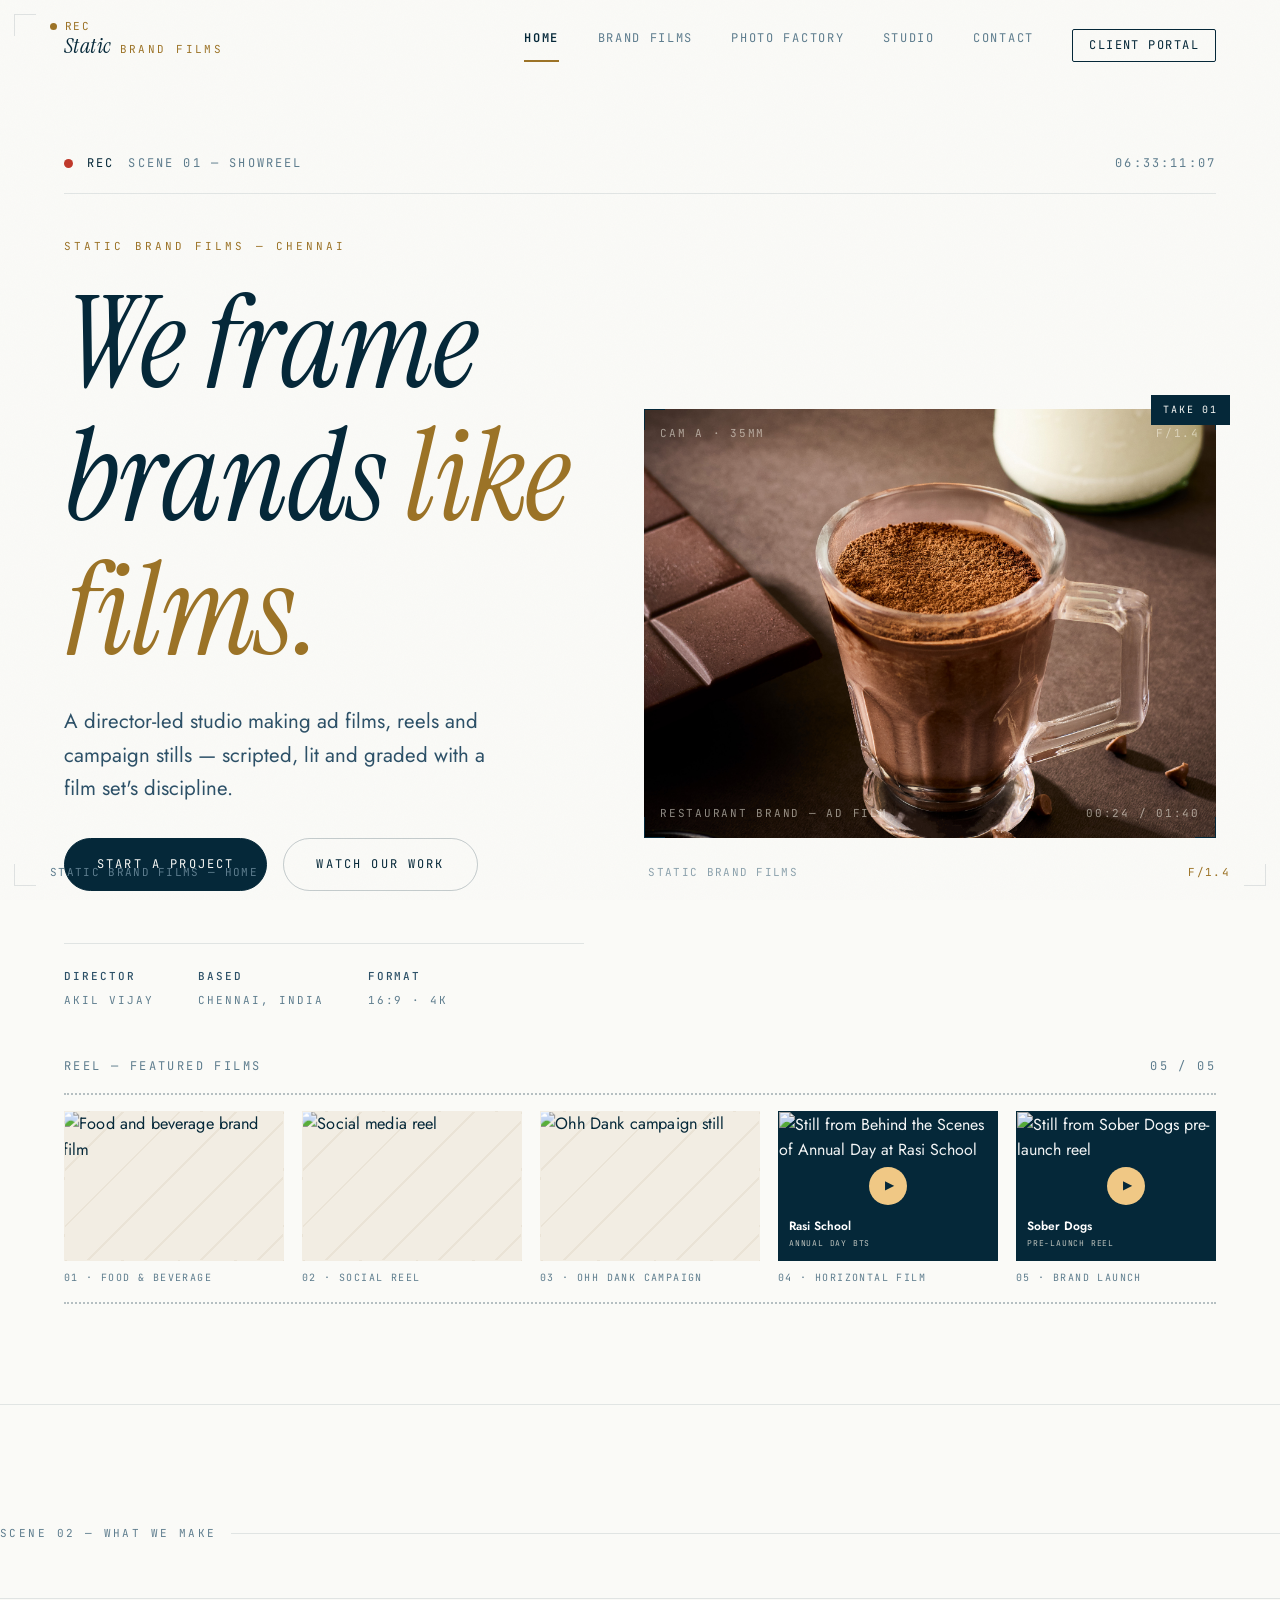
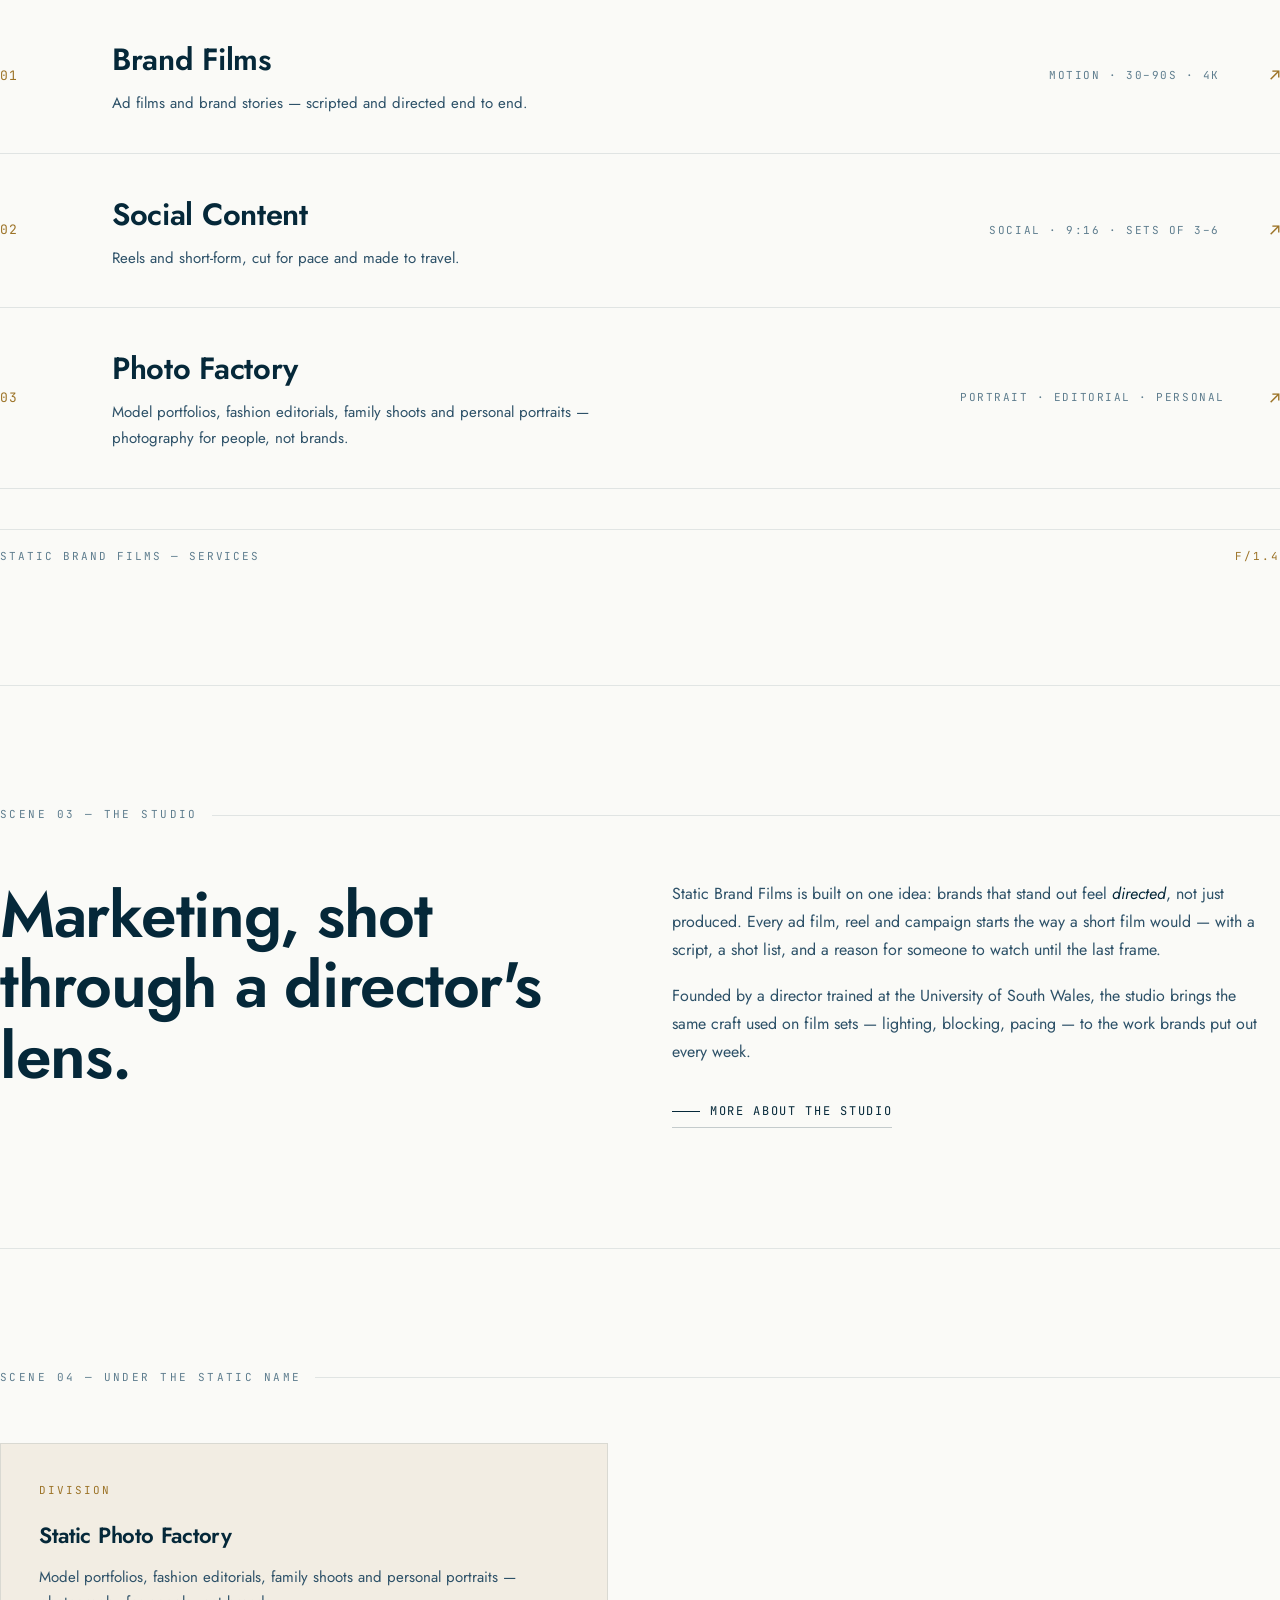
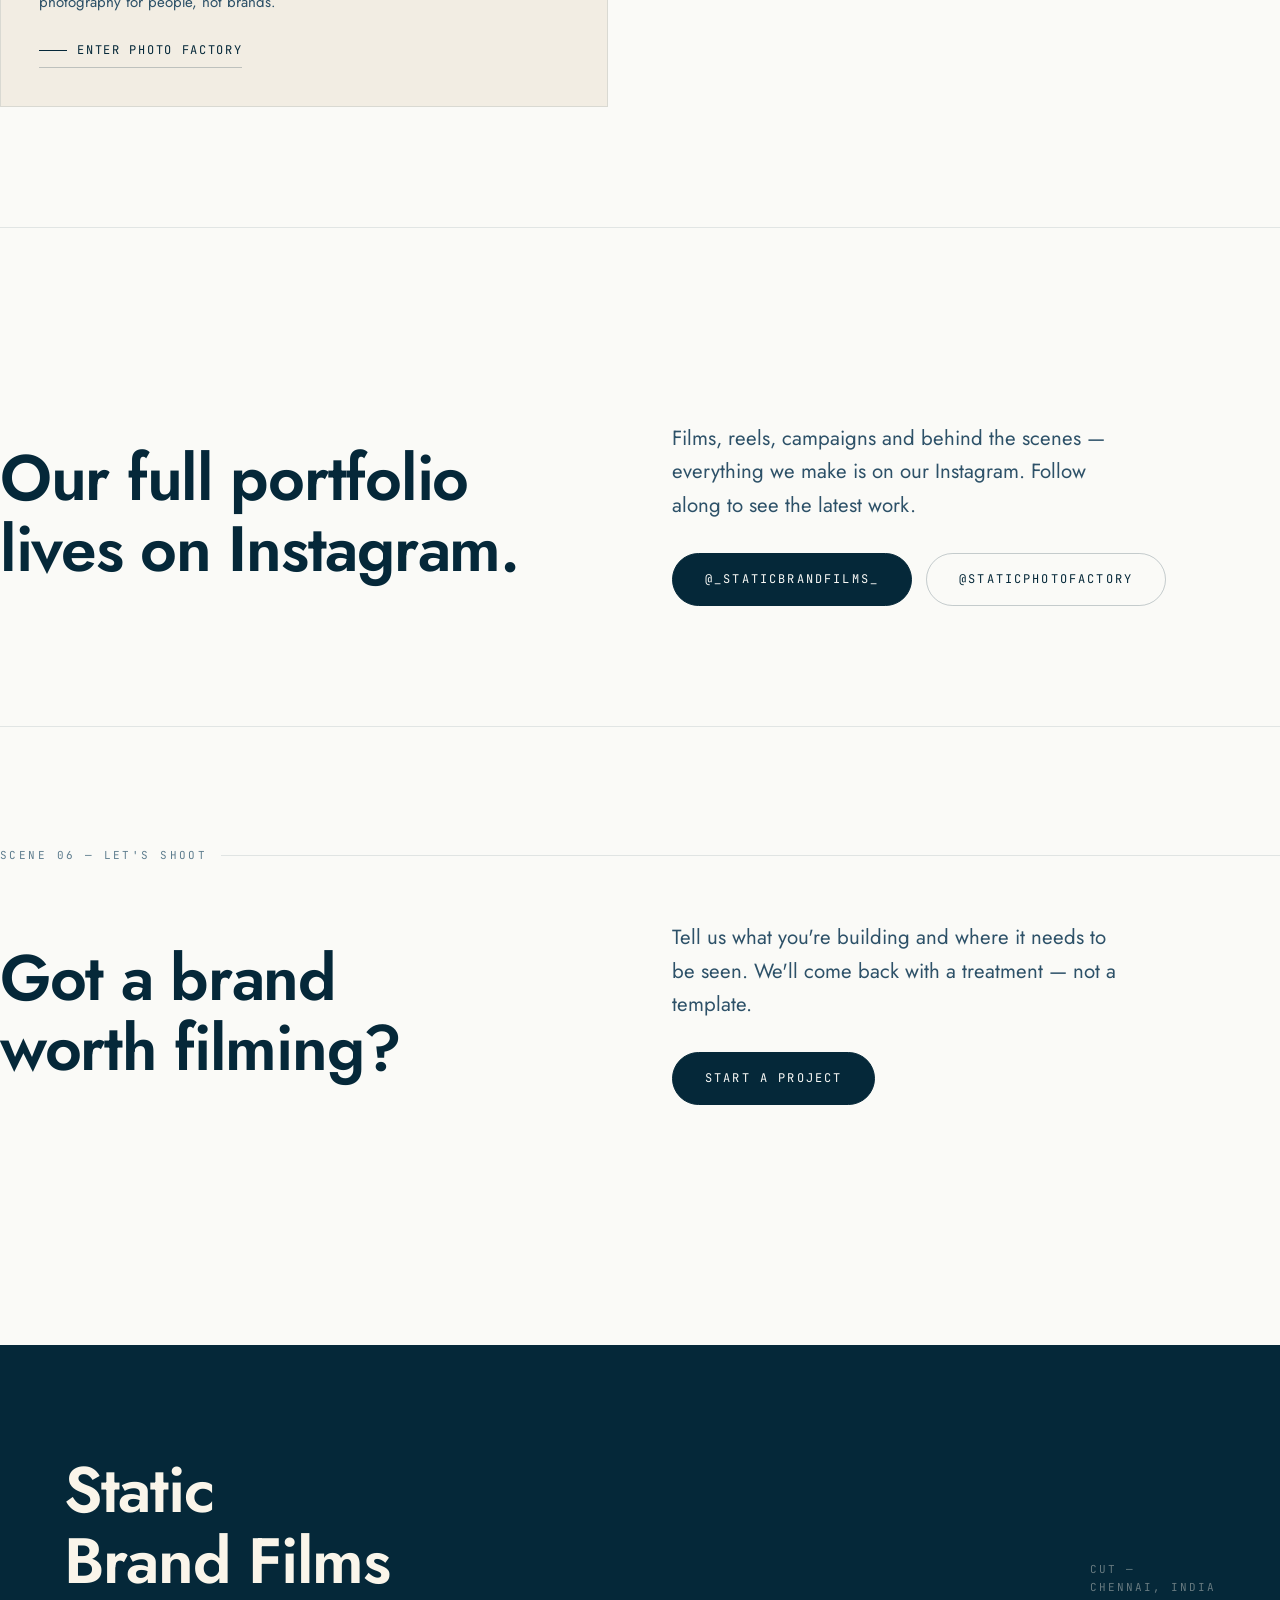
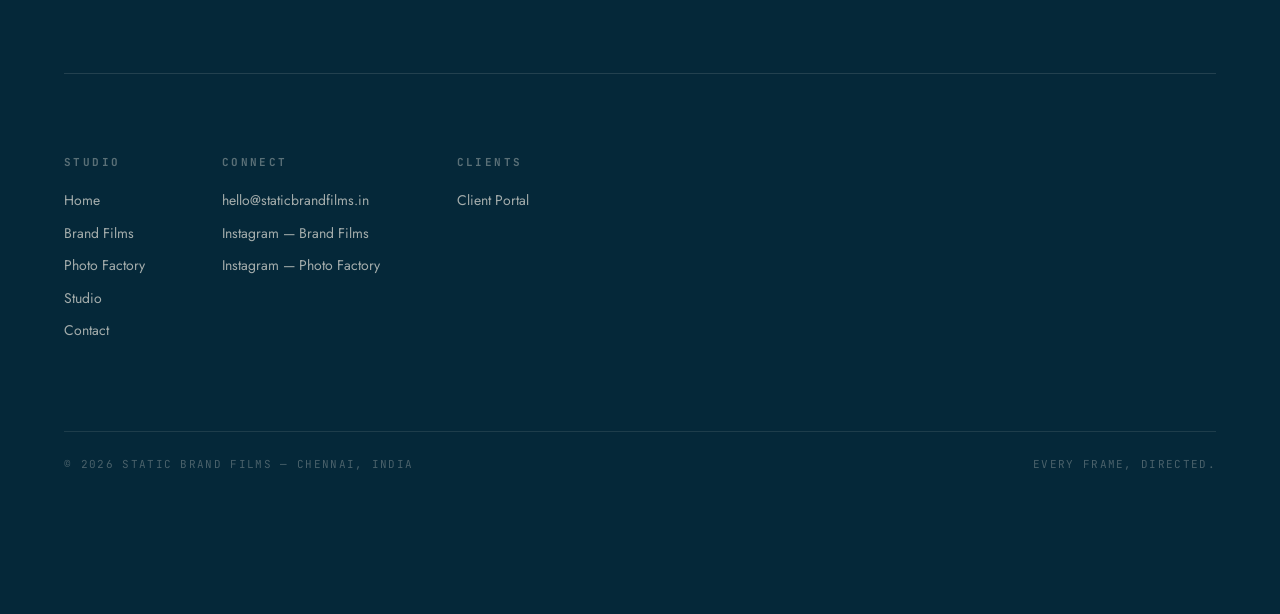
==== commit 0ed9006e: "Direct homepage leads to portfolio" ====
--- a/index.html
+++ b/index.html
@@ -139,7 +139,7 @@
           <p class="lede">A director-led studio making ad films, reels and campaign stills — scripted, lit and graded with a film set's discipline.</p>
           <div class="hero__cta">
             <a href="contact.html" class="btn">Start a project</a>
-            <a href="https://www.instagram.com/_staticbrandfilms_/" target="_blank" rel="noopener" class="btn btn--ghost">See our work</a>
+            <a href="brand-films.html" class="btn btn--ghost">Watch our work</a>
           </div>
         </div>
         <div class="hero__meta" data-reveal data-reveal-delay="3">
@@ -201,10 +201,10 @@
           <div class="hero__reel-label">04 · Horizontal Film</div>
         </div>
         <div class="hero__reel-cell">
-          <button class="video-card hero__reel-video" type="button" data-video-id="R8l80o-fBfE" data-video-title="Rasi School — School Reopen Day" aria-label="Play Rasi School School Reopen Day">
-            <img src="https://i.ytimg.com/vi/R8l80o-fBfE/hqdefault.jpg" alt="Still from Rasi School School Reopen Day" loading="lazy"><span class="video-card__shade"></span><span class="video-card__play" aria-hidden="true">▶</span><span class="video-card__label"><strong>Rasi School</strong><small>School Reopen Day</small></span>
+          <button class="video-card hero__reel-video" type="button" data-video-id="EPaqwVmZV5Y" data-video-title="Sober Dogs — Pre-Launch Reel" aria-label="Play Sober Dogs Pre-Launch Reel">
+            <img src="https://i.ytimg.com/vi/EPaqwVmZV5Y/hqdefault.jpg" alt="Still from Sober Dogs pre-launch reel" loading="lazy"><span class="video-card__shade"></span><span class="video-card__play" aria-hidden="true">▶</span><span class="video-card__label"><strong>Sober Dogs</strong><small>Pre-Launch Reel</small></span>
           </button>
-          <div class="hero__reel-label">05 · Horizontal Film</div>
+          <div class="hero__reel-label">05 · Brand Launch</div>
         </div>
       </div>
     </div>
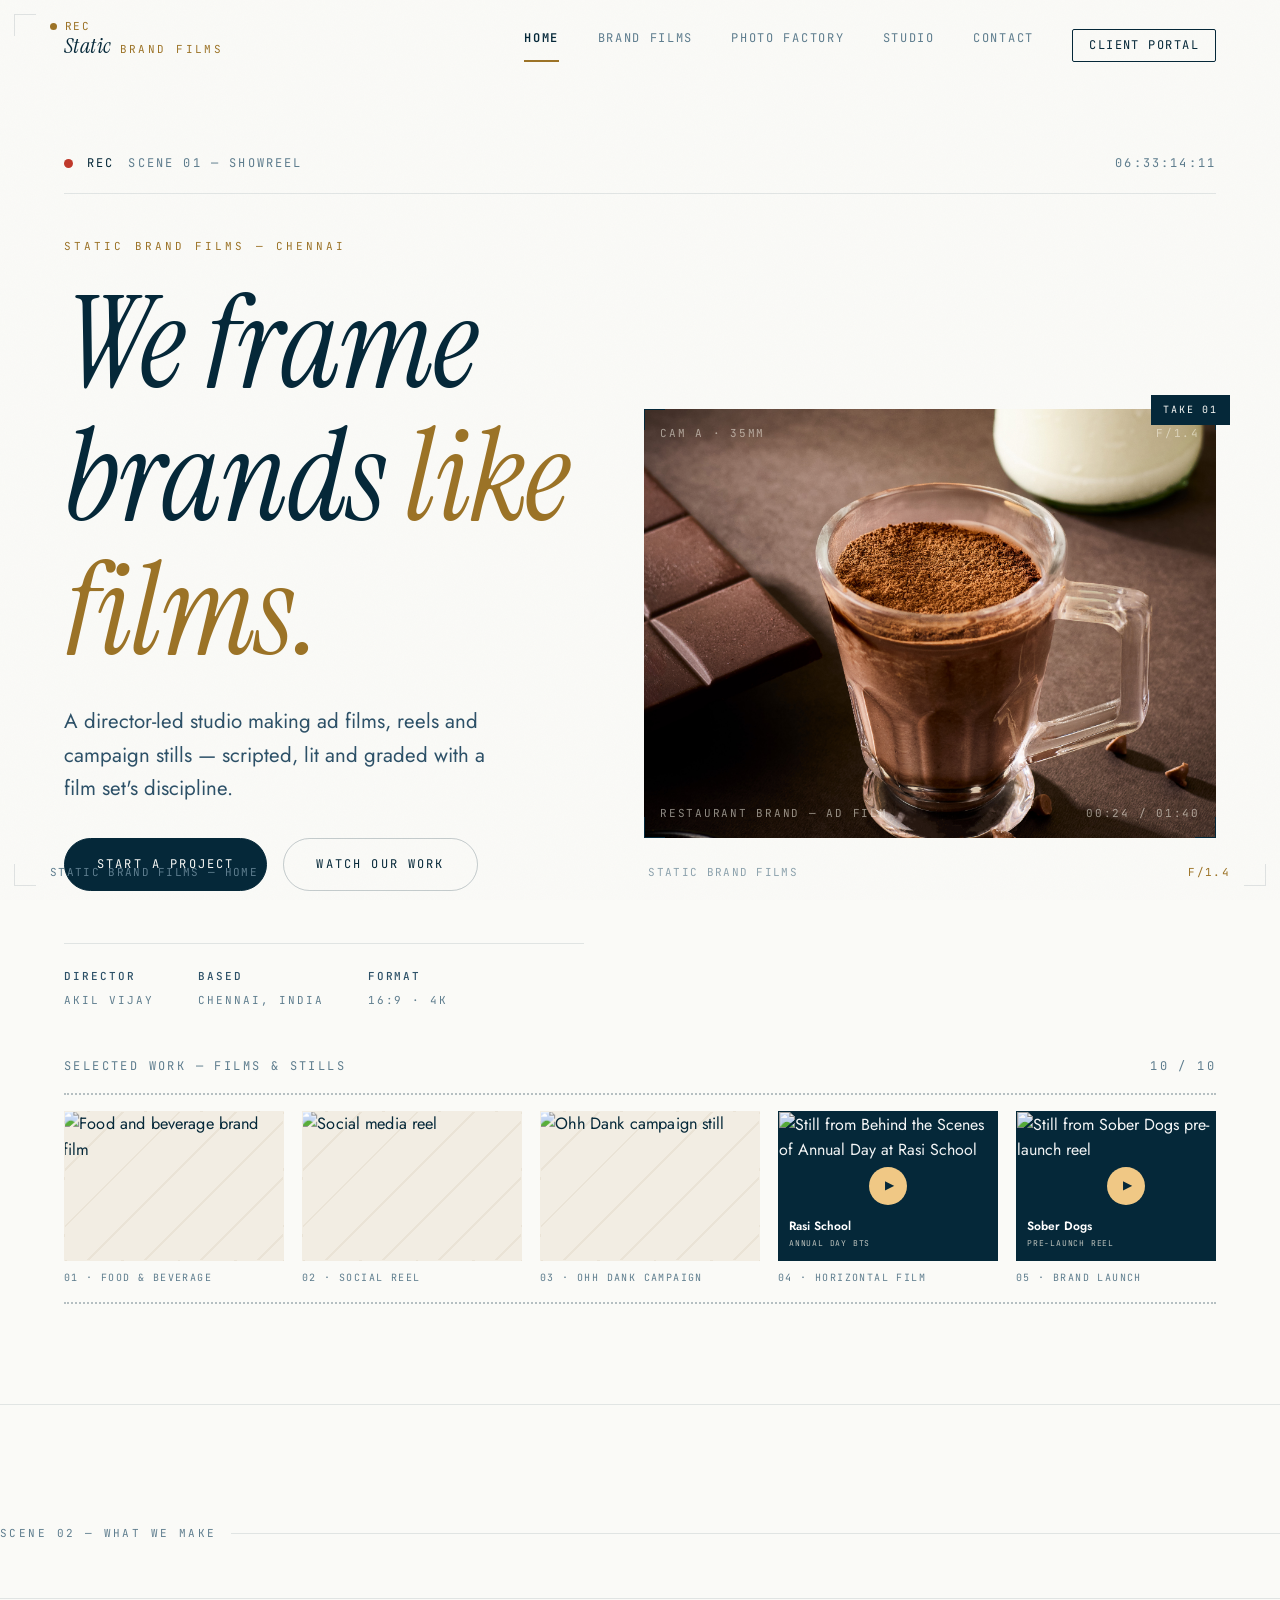
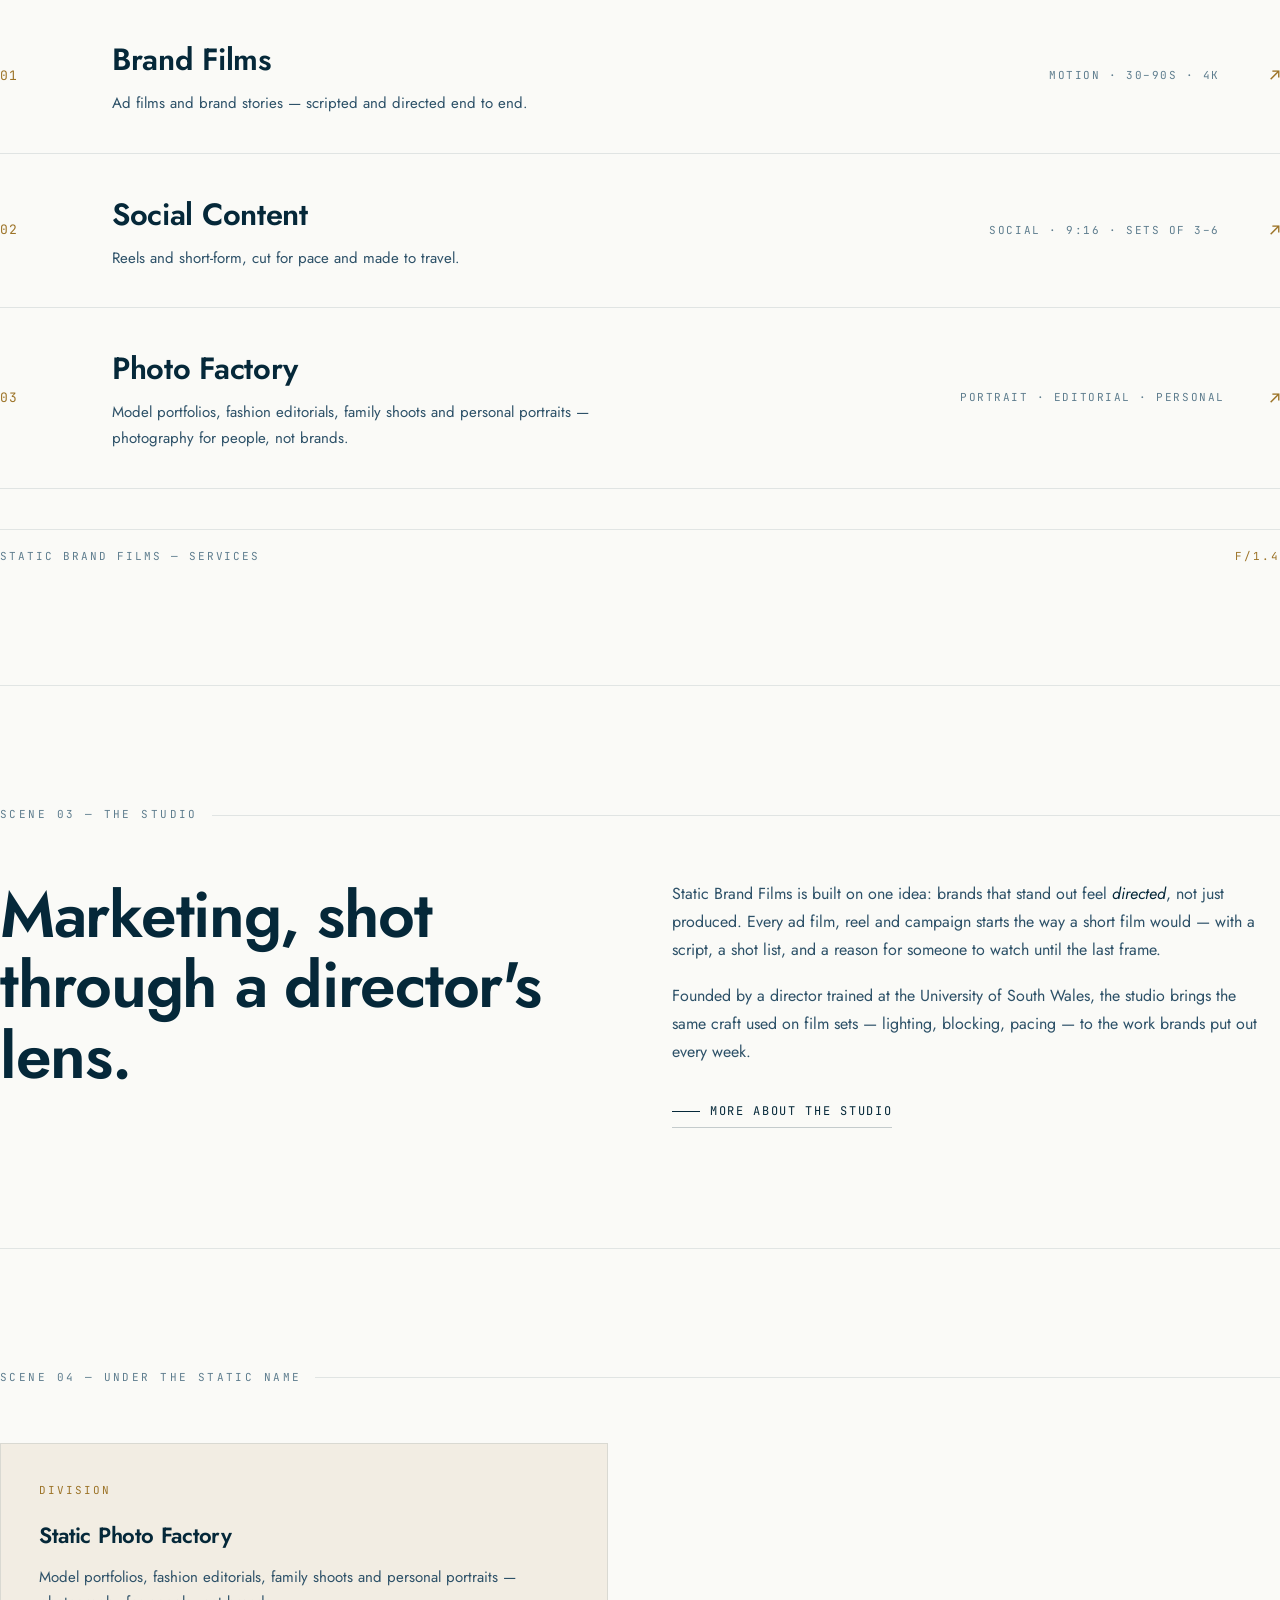
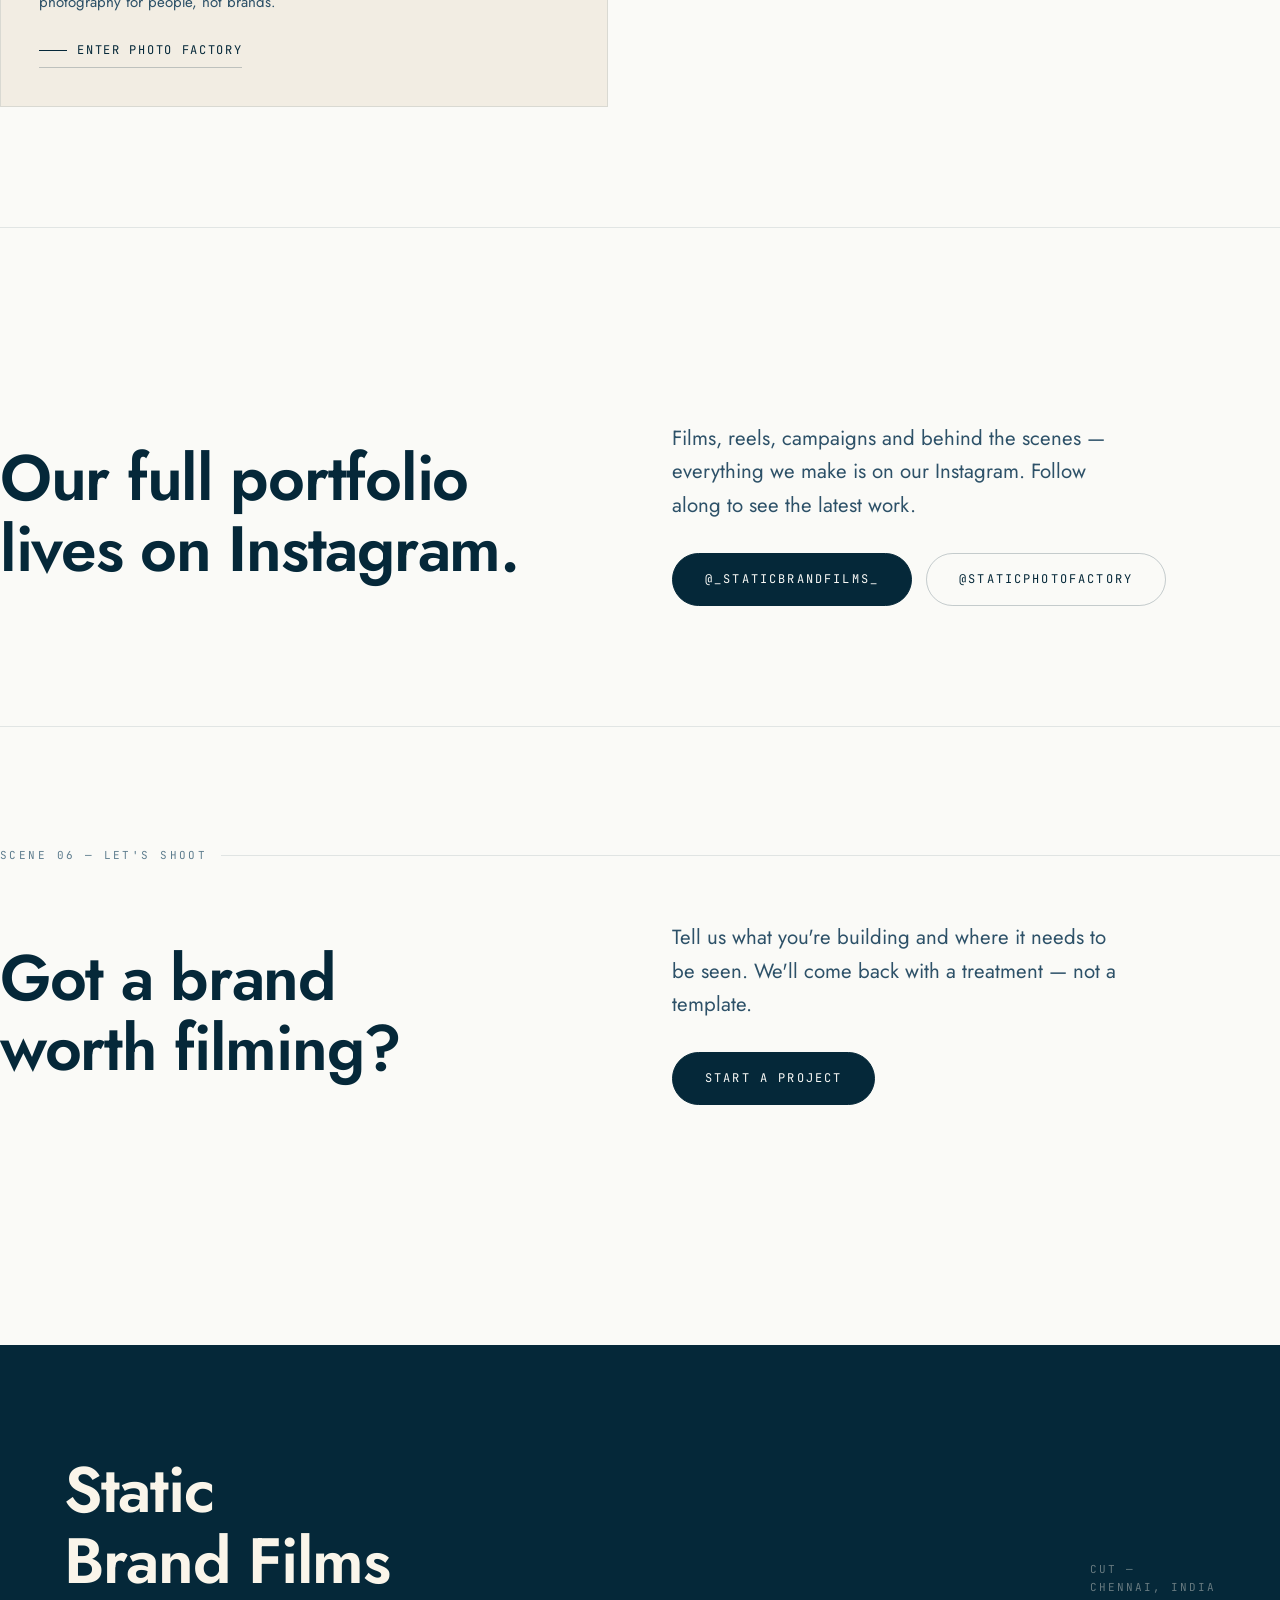
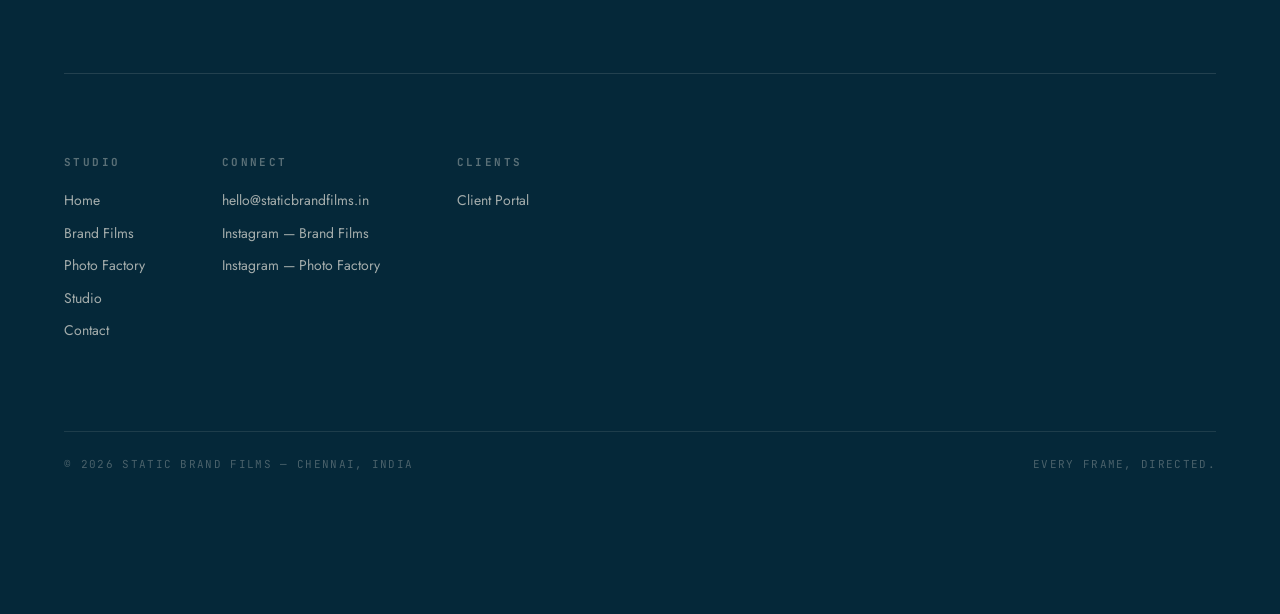
==== commit d3a43b62: "Expand homepage selected work carousel" ====
--- a/index.html
+++ b/index.html
@@ -178,8 +178,8 @@
     <!-- Featured films -->
     <div class="hero__reel" data-reveal data-reveal-delay="2">
       <div class="hero__reel-header">
-        <span>Reel — Featured Films</span>
-        <span>05 / 05</span>
+        <span>Selected Work — Films &amp; Stills</span>
+        <span>10 / 10</span>
       </div>
       <div class="hero__reel-strip" id="reel-strip">
         <div class="hero__reel-cell">
@@ -205,6 +205,32 @@
             <img src="https://i.ytimg.com/vi/EPaqwVmZV5Y/hqdefault.jpg" alt="Still from Sober Dogs pre-launch reel" loading="lazy"><span class="video-card__shade"></span><span class="video-card__play" aria-hidden="true">▶</span><span class="video-card__label"><strong>Sober Dogs</strong><small>Pre-Launch Reel</small></span>
           </button>
           <div class="hero__reel-label">05 · Brand Launch</div>
+        </div>
+        <div class="hero__reel-cell">
+          <div class="frame"><img src="assets/images/brand-films/beesticks-product.webp.jpg" alt="Beesticks commercial product photography" style="width:100%;height:100%;object-fit:cover;display:block;"></div>
+          <div class="hero__reel-label">06 · Product Campaign</div>
+        </div>
+        <div class="hero__reel-cell">
+          <button class="video-card hero__reel-video" type="button" data-video-id="Tl46I3PNvvo" data-video-title="Ruffle Trends — Social Media Content" aria-label="Play Ruffle Trends Social Media Content">
+            <img src="https://i.ytimg.com/vi/Tl46I3PNvvo/hqdefault.jpg" alt="Still from Ruffle Trends social media content" loading="lazy"><span class="video-card__shade"></span><span class="video-card__play" aria-hidden="true">▶</span><span class="video-card__label"><strong>Ruffle Trends</strong><small>Social Content</small></span>
+          </button>
+          <div class="hero__reel-label">07 · Fashion Reel</div>
+        </div>
+        <div class="hero__reel-cell">
+          <div class="frame"><img src="assets/images/brand-films/food-table.webp.jpg" alt="Restaurant commercial food photography" style="width:100%;height:100%;object-fit:cover;display:block;"></div>
+          <div class="hero__reel-label">08 · Restaurant Campaign</div>
+        </div>
+        <div class="hero__reel-cell">
+          <button class="video-card hero__reel-video" type="button" data-video-id="E3-LU8VkHMQ" data-video-title="Santhosh Narayanan Live in Concert — Promotion Reel" aria-label="Play Santhosh Narayanan Live in Concert Promotion Reel">
+            <img src="https://i.ytimg.com/vi/E3-LU8VkHMQ/hqdefault.jpg" alt="Still from Santhosh Narayanan live concert promotion reel" loading="lazy"><span class="video-card__shade"></span><span class="video-card__play" aria-hidden="true">▶</span><span class="video-card__label"><strong>Santhosh Narayanan Live</strong><small>Concert Promotion</small></span>
+          </button>
+          <div class="hero__reel-label">09 · Promotion Reel</div>
+        </div>
+        <div class="hero__reel-cell">
+          <button class="video-card hero__reel-video" type="button" data-video-id="UHXQef-jZpI" data-video-title="Meghna Grill, London — Social Media Content" aria-label="Play Meghna Grill London Social Media Content">
+            <img src="https://i.ytimg.com/vi/UHXQef-jZpI/hqdefault.jpg" alt="Still from Meghna Grill London social media content" loading="lazy"><span class="video-card__shade"></span><span class="video-card__play" aria-hidden="true">▶</span><span class="video-card__label"><strong>Meghna Grill, London</strong><small>Social Content</small></span>
+          </button>
+          <div class="hero__reel-label">10 · Food Reel</div>
         </div>
       </div>
     </div>
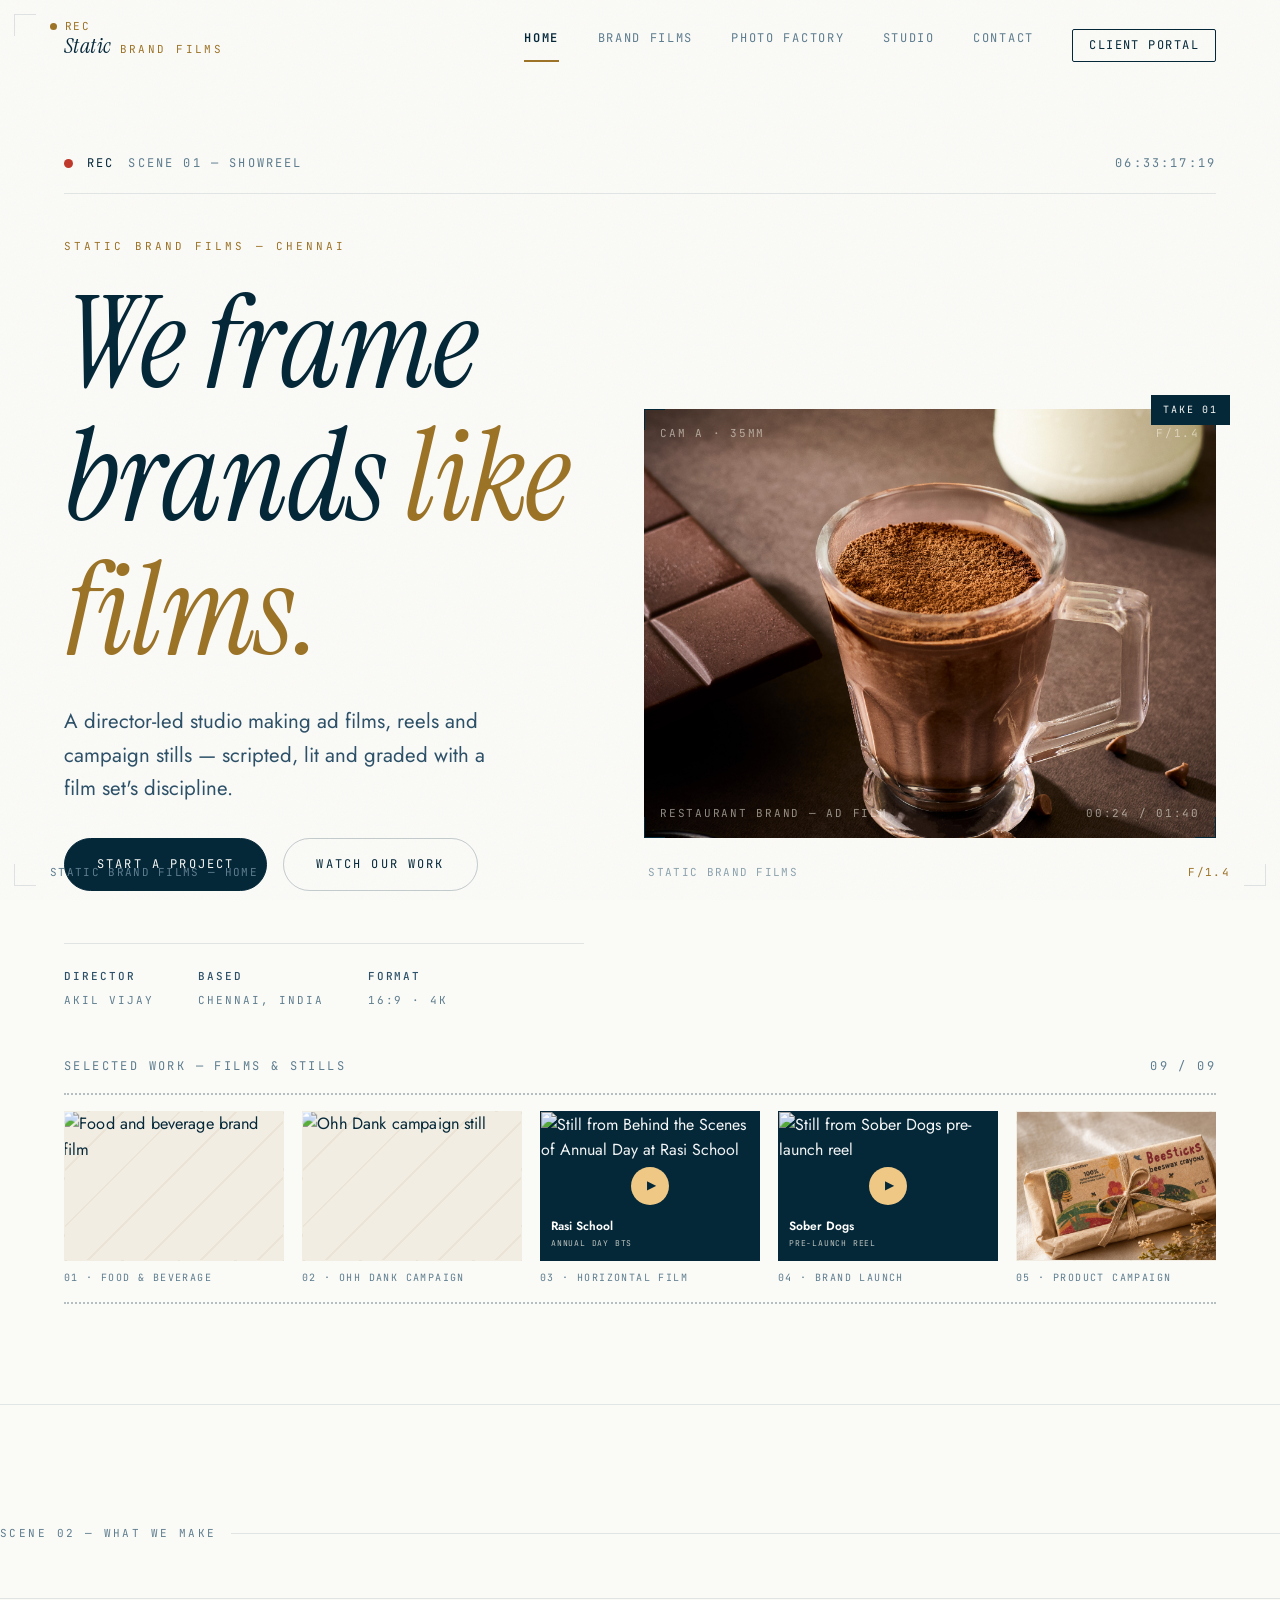
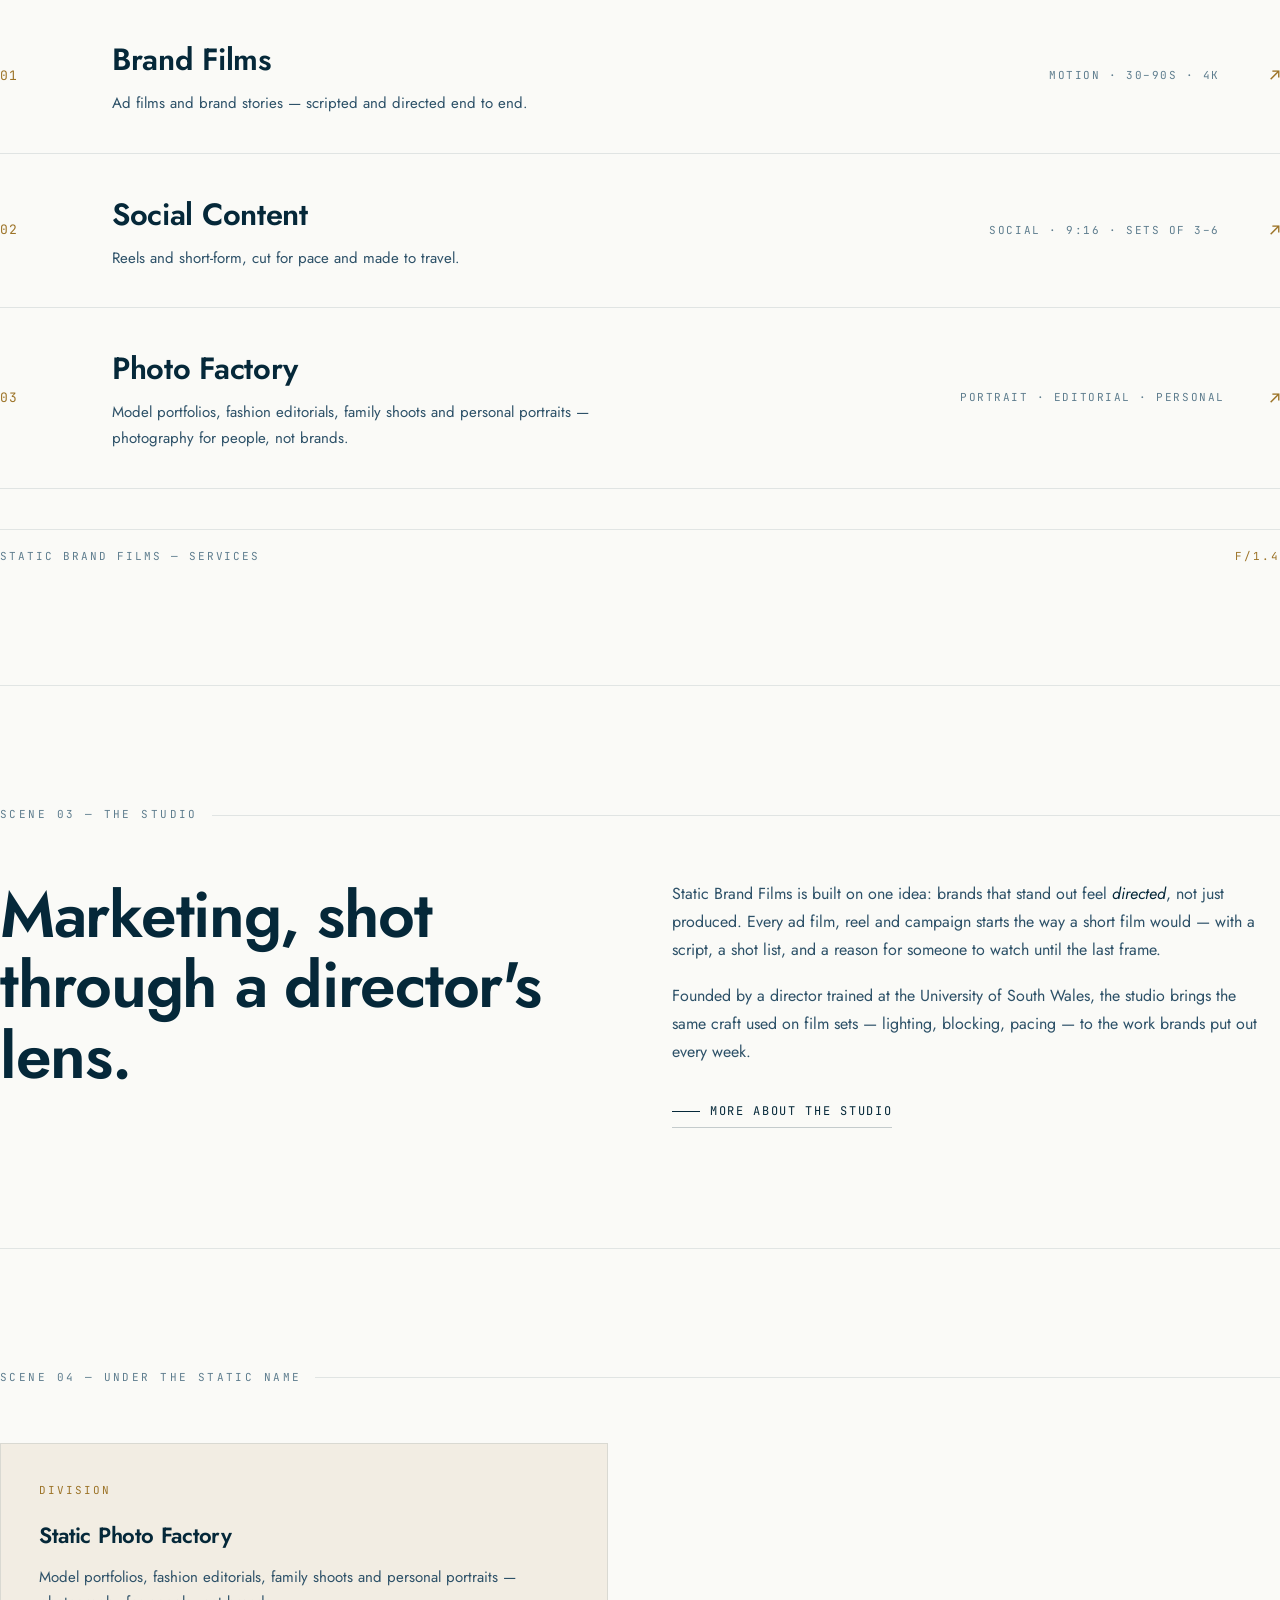
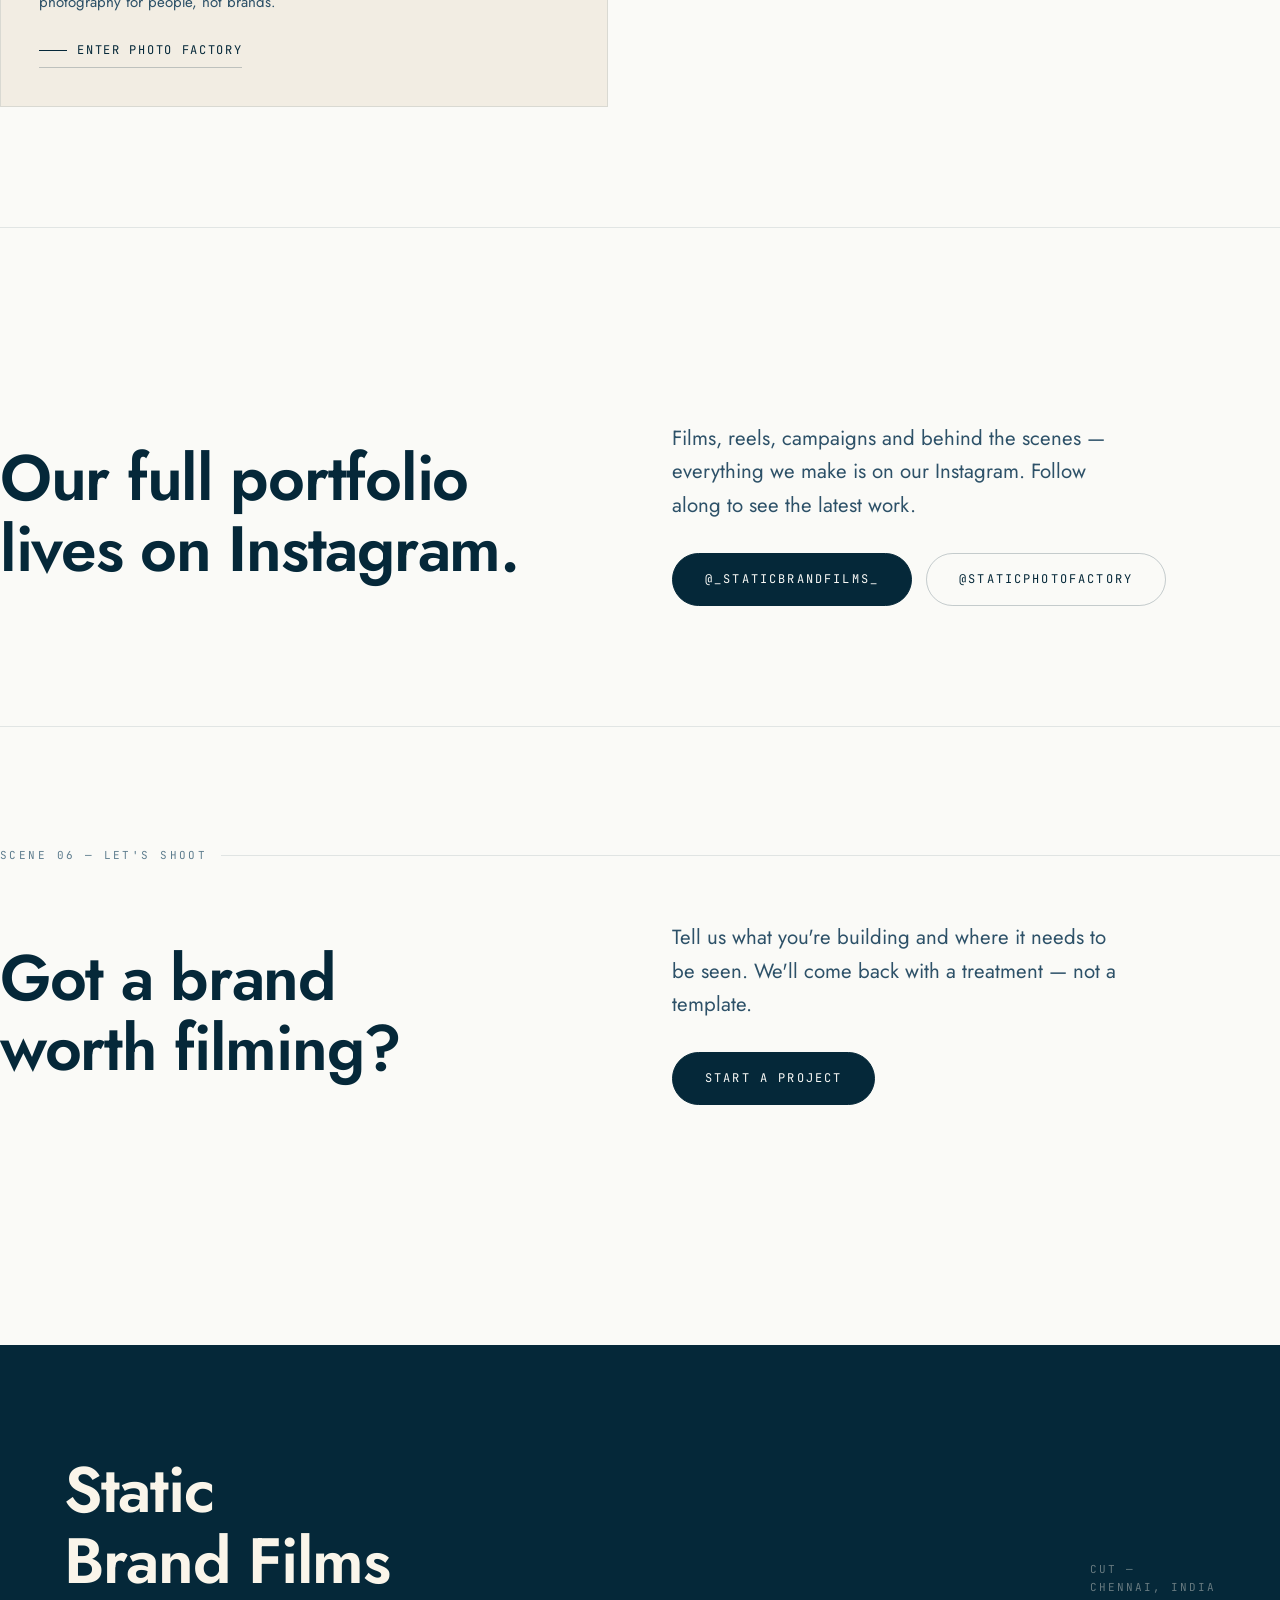
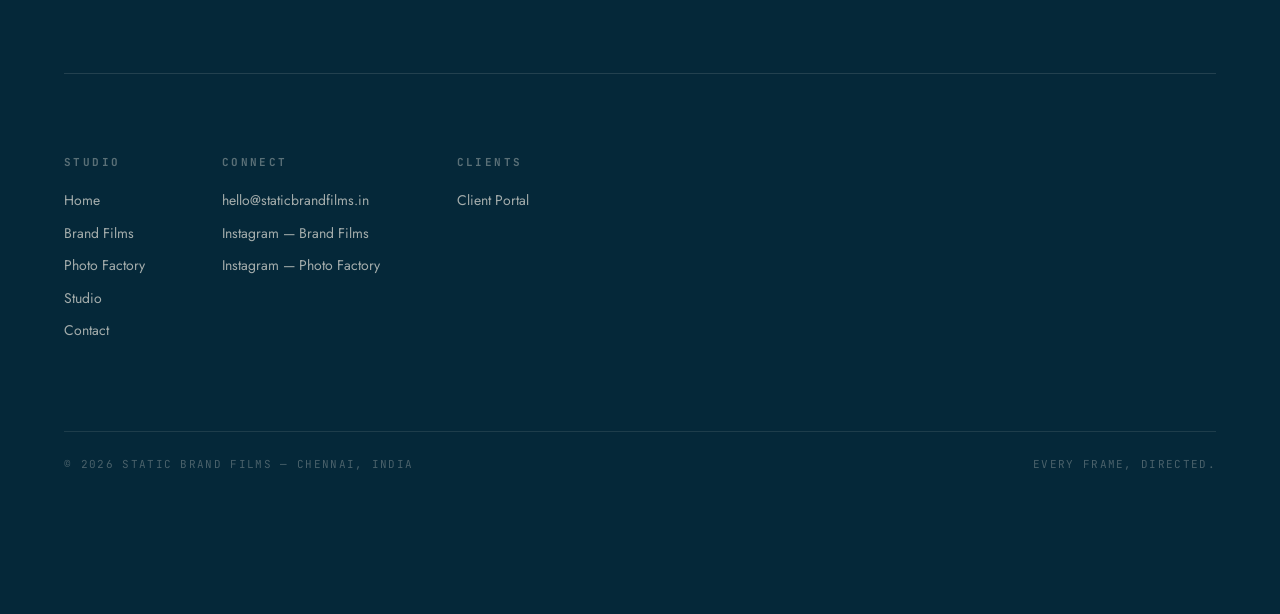
==== commit 55e3a6dd: "Remove social reel still from homepage carousel" ====
--- a/index.html
+++ b/index.html
@@ -179,7 +179,7 @@
     <div class="hero__reel" data-reveal data-reveal-delay="2">
       <div class="hero__reel-header">
         <span>Selected Work — Films &amp; Stills</span>
-        <span>10 / 10</span>
+        <span>09 / 09</span>
       </div>
       <div class="hero__reel-strip" id="reel-strip">
         <div class="hero__reel-cell">
@@ -187,50 +187,46 @@
           <div class="hero__reel-label">01 · Food &amp; Beverage</div>
         </div>
         <div class="hero__reel-cell">
-          <div class="frame"><img src="assets/images/home/social-reel.png" alt="Social media reel" style="width:100%;height:100%;object-fit:cover;display:block;"></div>
-          <div class="hero__reel-label">02 · Social Reel</div>
-        </div>
-        <div class="hero__reel-cell">
           <div class="frame"><img src="assets/images/home/ohhdank-campaign.png" alt="Ohh Dank campaign still" style="width:100%;height:100%;object-fit:cover;display:block;"></div>
-          <div class="hero__reel-label">03 · Ohh Dank Campaign</div>
+          <div class="hero__reel-label">02 · Ohh Dank Campaign</div>
         </div>
         <div class="hero__reel-cell">
           <button class="video-card hero__reel-video" type="button" data-video-id="ECNgW6ZK6y0" data-video-title="Behind the Scenes of Annual Day — Rasi School" aria-label="Play Behind the Scenes of Annual Day at Rasi School">
             <img src="https://i.ytimg.com/vi/ECNgW6ZK6y0/maxresdefault.jpg" alt="Still from Behind the Scenes of Annual Day at Rasi School" loading="lazy"><span class="video-card__shade"></span><span class="video-card__play" aria-hidden="true">▶</span><span class="video-card__label"><strong>Rasi School</strong><small>Annual Day BTS</small></span>
           </button>
-          <div class="hero__reel-label">04 · Horizontal Film</div>
+          <div class="hero__reel-label">03 · Horizontal Film</div>
         </div>
         <div class="hero__reel-cell">
           <button class="video-card hero__reel-video" type="button" data-video-id="EPaqwVmZV5Y" data-video-title="Sober Dogs — Pre-Launch Reel" aria-label="Play Sober Dogs Pre-Launch Reel">
             <img src="https://i.ytimg.com/vi/EPaqwVmZV5Y/hqdefault.jpg" alt="Still from Sober Dogs pre-launch reel" loading="lazy"><span class="video-card__shade"></span><span class="video-card__play" aria-hidden="true">▶</span><span class="video-card__label"><strong>Sober Dogs</strong><small>Pre-Launch Reel</small></span>
           </button>
-          <div class="hero__reel-label">05 · Brand Launch</div>
+          <div class="hero__reel-label">04 · Brand Launch</div>
         </div>
         <div class="hero__reel-cell">
           <div class="frame"><img src="assets/images/brand-films/beesticks-product.webp.jpg" alt="Beesticks commercial product photography" style="width:100%;height:100%;object-fit:cover;display:block;"></div>
-          <div class="hero__reel-label">06 · Product Campaign</div>
+          <div class="hero__reel-label">05 · Product Campaign</div>
         </div>
         <div class="hero__reel-cell">
           <button class="video-card hero__reel-video" type="button" data-video-id="Tl46I3PNvvo" data-video-title="Ruffle Trends — Social Media Content" aria-label="Play Ruffle Trends Social Media Content">
             <img src="https://i.ytimg.com/vi/Tl46I3PNvvo/hqdefault.jpg" alt="Still from Ruffle Trends social media content" loading="lazy"><span class="video-card__shade"></span><span class="video-card__play" aria-hidden="true">▶</span><span class="video-card__label"><strong>Ruffle Trends</strong><small>Social Content</small></span>
           </button>
-          <div class="hero__reel-label">07 · Fashion Reel</div>
+          <div class="hero__reel-label">06 · Fashion Reel</div>
         </div>
         <div class="hero__reel-cell">
           <div class="frame"><img src="assets/images/brand-films/food-table.webp.jpg" alt="Restaurant commercial food photography" style="width:100%;height:100%;object-fit:cover;display:block;"></div>
-          <div class="hero__reel-label">08 · Restaurant Campaign</div>
+          <div class="hero__reel-label">07 · Restaurant Campaign</div>
         </div>
         <div class="hero__reel-cell">
           <button class="video-card hero__reel-video" type="button" data-video-id="E3-LU8VkHMQ" data-video-title="Santhosh Narayanan Live in Concert — Promotion Reel" aria-label="Play Santhosh Narayanan Live in Concert Promotion Reel">
             <img src="https://i.ytimg.com/vi/E3-LU8VkHMQ/hqdefault.jpg" alt="Still from Santhosh Narayanan live concert promotion reel" loading="lazy"><span class="video-card__shade"></span><span class="video-card__play" aria-hidden="true">▶</span><span class="video-card__label"><strong>Santhosh Narayanan Live</strong><small>Concert Promotion</small></span>
           </button>
-          <div class="hero__reel-label">09 · Promotion Reel</div>
+          <div class="hero__reel-label">08 · Promotion Reel</div>
         </div>
         <div class="hero__reel-cell">
           <button class="video-card hero__reel-video" type="button" data-video-id="UHXQef-jZpI" data-video-title="Meghna Grill, London — Social Media Content" aria-label="Play Meghna Grill London Social Media Content">
             <img src="https://i.ytimg.com/vi/UHXQef-jZpI/hqdefault.jpg" alt="Still from Meghna Grill London social media content" loading="lazy"><span class="video-card__shade"></span><span class="video-card__play" aria-hidden="true">▶</span><span class="video-card__label"><strong>Meghna Grill, London</strong><small>Social Content</small></span>
           </button>
-          <div class="hero__reel-label">10 · Food Reel</div>
+          <div class="hero__reel-label">09 · Food Reel</div>
         </div>
       </div>
     </div>
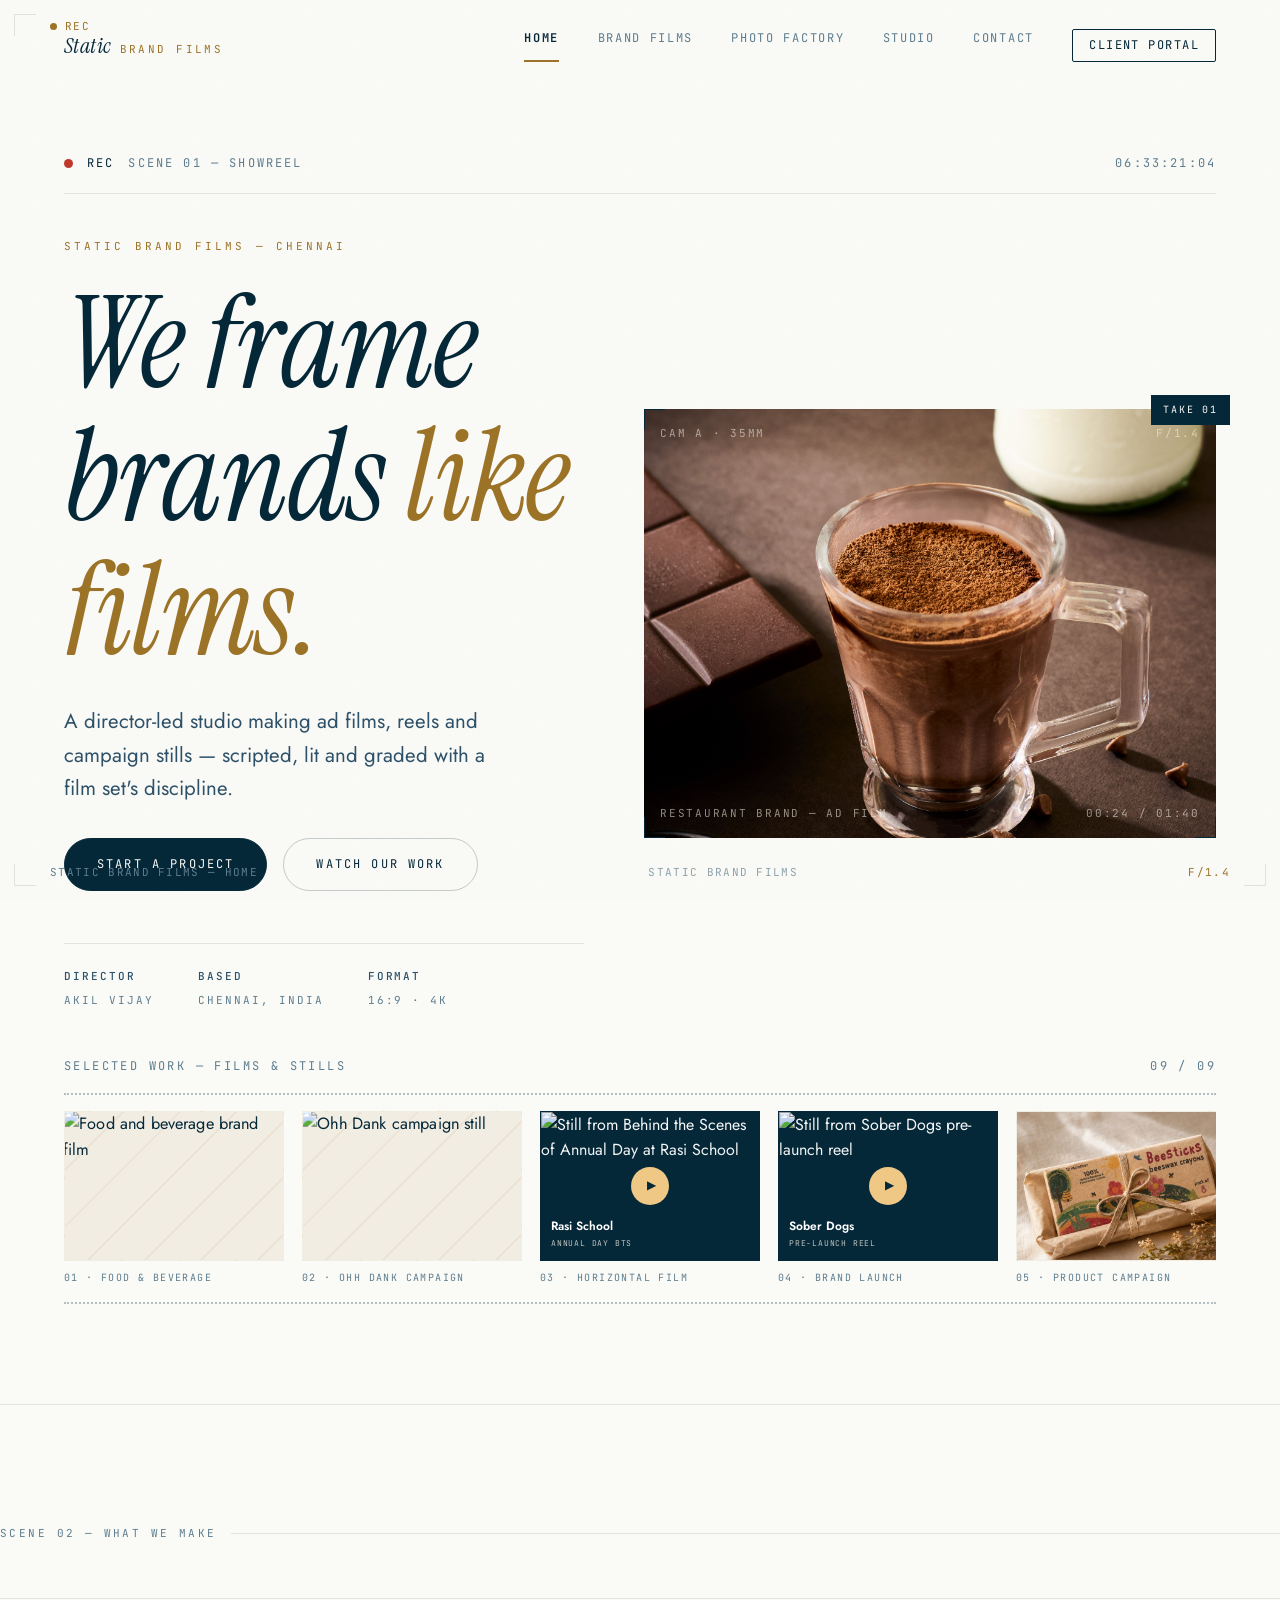
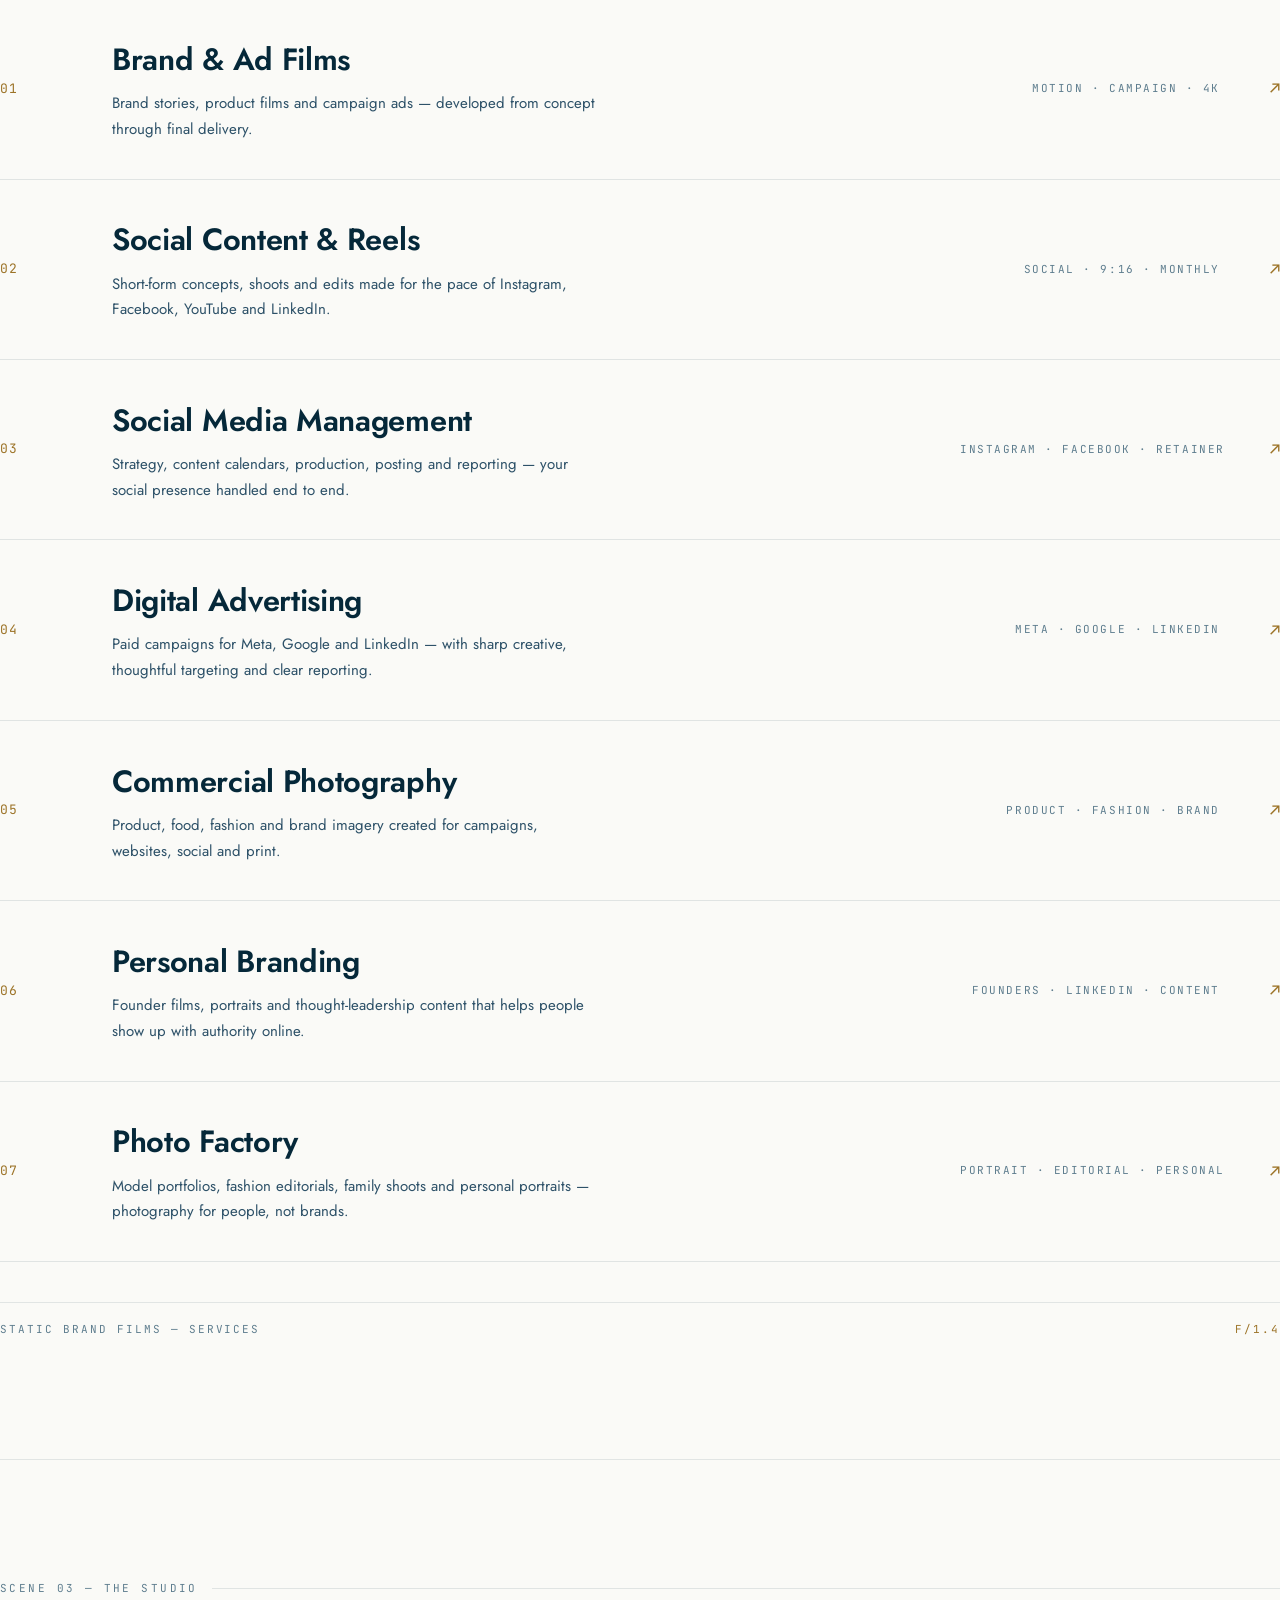
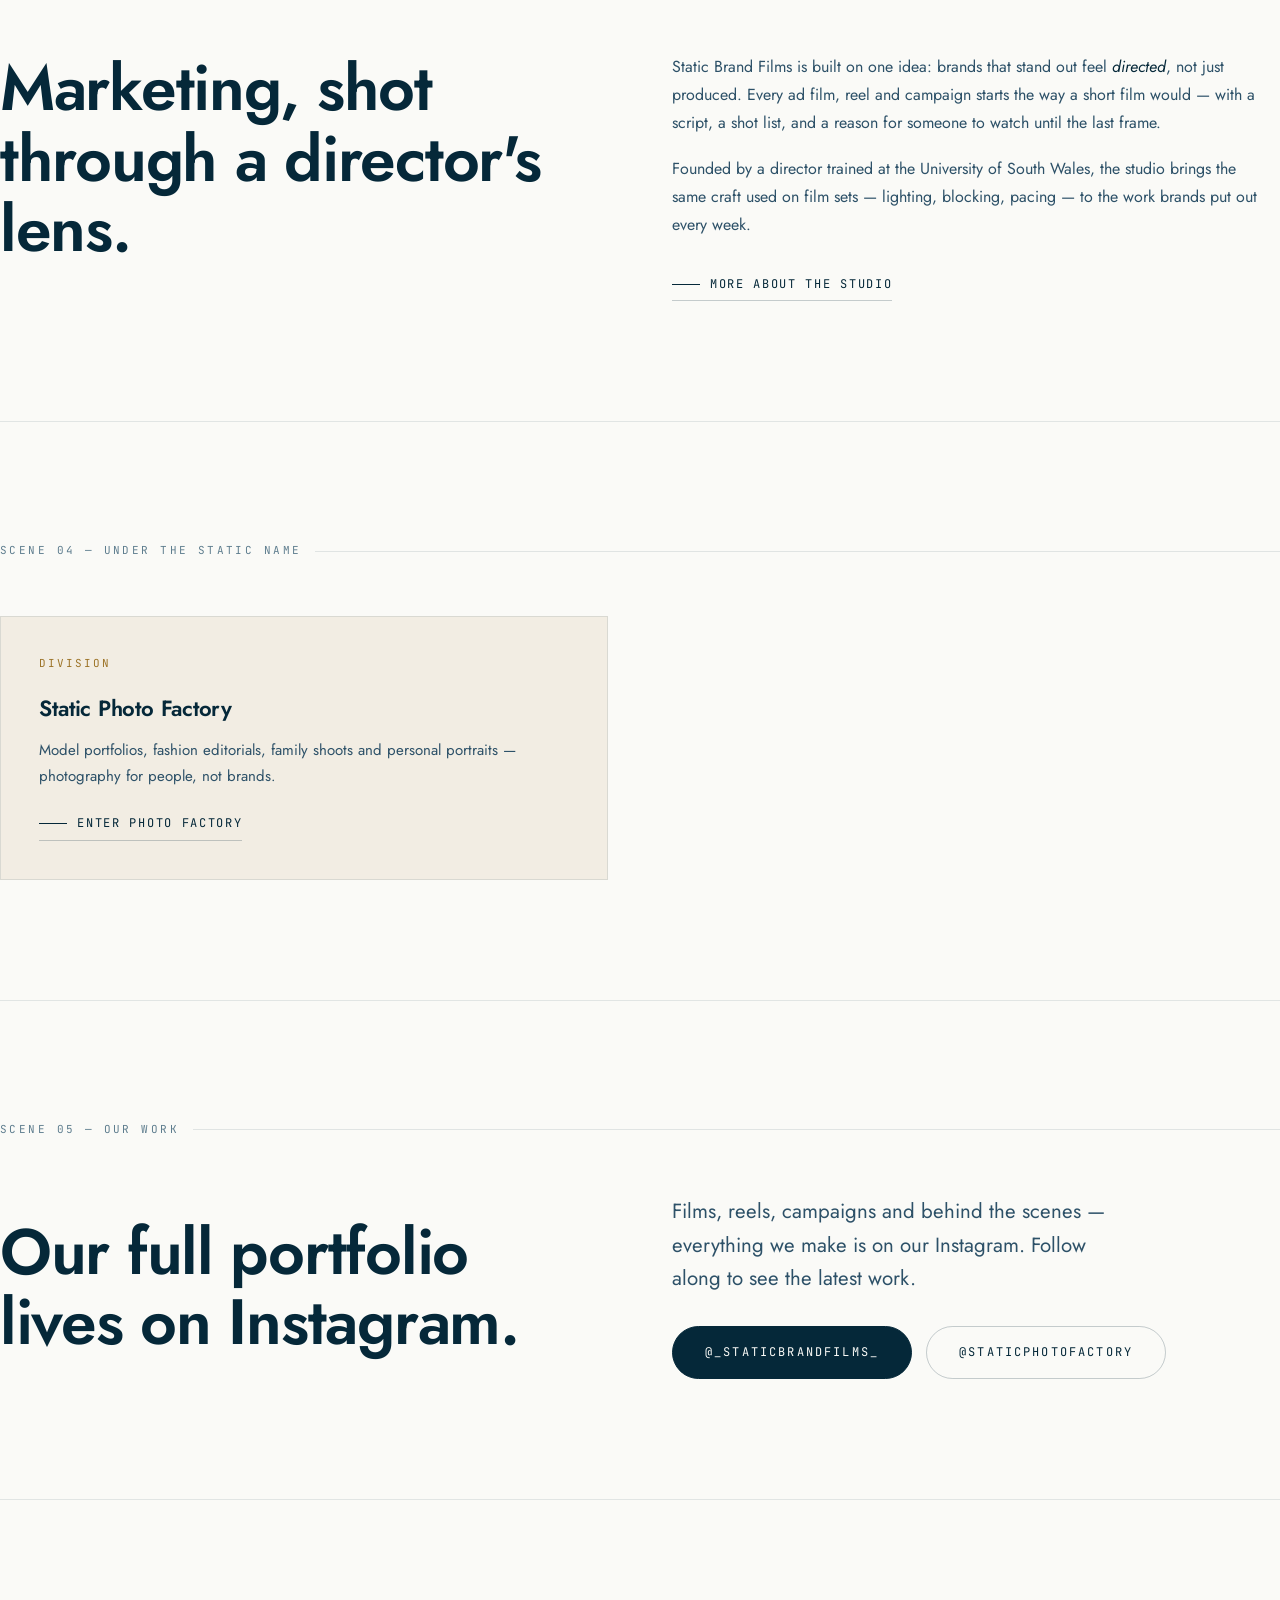
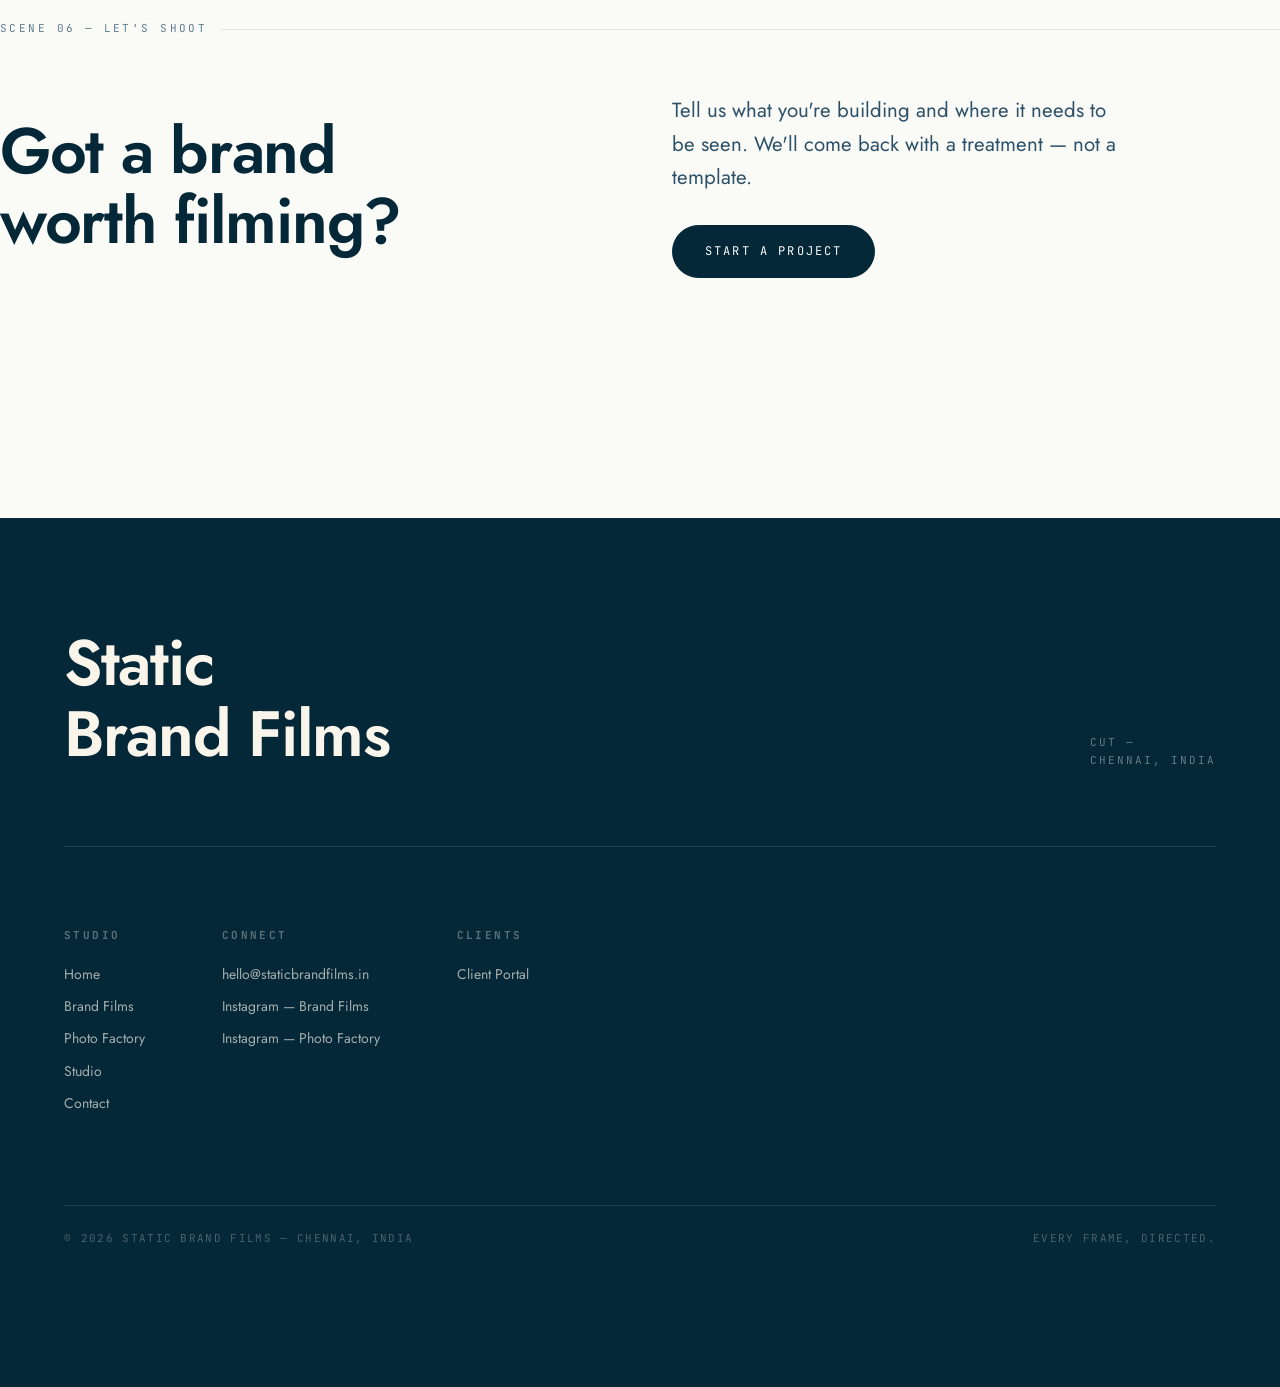
==== commit 71e6d7e3: "Clarify studio services and add personal branding" ====
--- a/index.html
+++ b/index.html
@@ -240,23 +240,59 @@
       <div class="shot" data-reveal style="cursor:pointer;" onclick="location.href='brand-films.html'">
         <span class="shot__index">01</span>
         <div>
-          <h3 class="shot__title"><a href="brand-films.html" style="color:inherit;text-decoration:none;">Brand Films</a></h3>
-          <p class="shot__desc">Ad films and brand stories — scripted and directed end to end.</p>
-        </div>
-        <span class="shot__spec">Motion · 30–90s · 4K</span>
+          <h3 class="shot__title"><a href="brand-films.html" style="color:inherit;text-decoration:none;">Brand &amp; Ad Films</a></h3>
+          <p class="shot__desc">Brand stories, product films and campaign ads — developed from concept through final delivery.</p>
+        </div>
+        <span class="shot__spec">Motion · Campaign · 4K</span>
         <span class="shot__arrow">↗</span>
       </div>
       <div class="shot" data-reveal data-reveal-delay="1" style="cursor:pointer;" onclick="location.href='brand-films.html'">
         <span class="shot__index">02</span>
         <div>
-          <h3 class="shot__title"><a href="brand-films.html" style="color:inherit;text-decoration:none;">Social Content</a></h3>
-          <p class="shot__desc">Reels and short-form, cut for pace and made to travel.</p>
-        </div>
-        <span class="shot__spec">Social · 9:16 · Sets of 3–6</span>
-        <span class="shot__arrow">↗</span>
-      </div>
-      <div class="shot" data-reveal data-reveal-delay="2">
+          <h3 class="shot__title"><a href="brand-films.html" style="color:inherit;text-decoration:none;">Social Content &amp; Reels</a></h3>
+          <p class="shot__desc">Short-form concepts, shoots and edits made for the pace of Instagram, Facebook, YouTube and LinkedIn.</p>
+        </div>
+        <span class="shot__spec">Social · 9:16 · Monthly</span>
+        <span class="shot__arrow">↗</span>
+      </div>
+      <div class="shot" data-reveal data-reveal-delay="2" style="cursor:pointer;" onclick="location.href='brand-films.html'">
         <span class="shot__index">03</span>
+        <div>
+          <h3 class="shot__title"><a href="brand-films.html" style="color:inherit;text-decoration:none;">Social Media Management</a></h3>
+          <p class="shot__desc">Strategy, content calendars, production, posting and reporting — your social presence handled end to end.</p>
+        </div>
+        <span class="shot__spec">Instagram · Facebook · Retainer</span>
+        <span class="shot__arrow">↗</span>
+      </div>
+      <div class="shot" data-reveal data-reveal-delay="3" style="cursor:pointer;" onclick="location.href='brand-films.html'">
+        <span class="shot__index">04</span>
+        <div>
+          <h3 class="shot__title"><a href="brand-films.html" style="color:inherit;text-decoration:none;">Digital Advertising</a></h3>
+          <p class="shot__desc">Paid campaigns for Meta, Google and LinkedIn — with sharp creative, thoughtful targeting and clear reporting.</p>
+        </div>
+        <span class="shot__spec">Meta · Google · LinkedIn</span>
+        <span class="shot__arrow">↗</span>
+      </div>
+      <div class="shot" data-reveal data-reveal-delay="4" style="cursor:pointer;" onclick="location.href='brand-films.html'">
+        <span class="shot__index">05</span>
+        <div>
+          <h3 class="shot__title"><a href="brand-films.html" style="color:inherit;text-decoration:none;">Commercial Photography</a></h3>
+          <p class="shot__desc">Product, food, fashion and brand imagery created for campaigns, websites, social and print.</p>
+        </div>
+        <span class="shot__spec">Product · Fashion · Brand</span>
+        <span class="shot__arrow">↗</span>
+      </div>
+      <div class="shot" data-reveal style="cursor:pointer;" onclick="location.href='brand-films.html'">
+        <span class="shot__index">06</span>
+        <div>
+          <h3 class="shot__title">Personal Branding</h3>
+          <p class="shot__desc">Founder films, portraits and thought-leadership content that helps people show up with authority online.</p>
+        </div>
+        <span class="shot__spec">Founders · LinkedIn · Content</span>
+        <span class="shot__arrow">↗</span>
+      </div>
+      <div class="shot" data-reveal>
+        <span class="shot__index">07</span>
         <div>
           <h3 class="shot__title"><a href="photo-factory.html" style="color:inherit;text-decoration:none;">Photo Factory</a></h3>
           <p class="shot__desc">Model portfolios, fashion editorials, family shoots and personal portraits — photography for people, not brands.</p>
--- a/assets/css/style.css
+++ b/assets/css/style.css
@@ -850,6 +850,7 @@
 [data-reveal-delay="2"]{ transition-delay:.16s; }
 [data-reveal-delay="3"]{ transition-delay:.24s; }
 [data-reveal-delay="4"]{ transition-delay:.32s; }
+[data-reveal-delay="5"]{ transition-delay:.40s; }
 
 /* ============================================================
    MOBILE (≤ 640px)
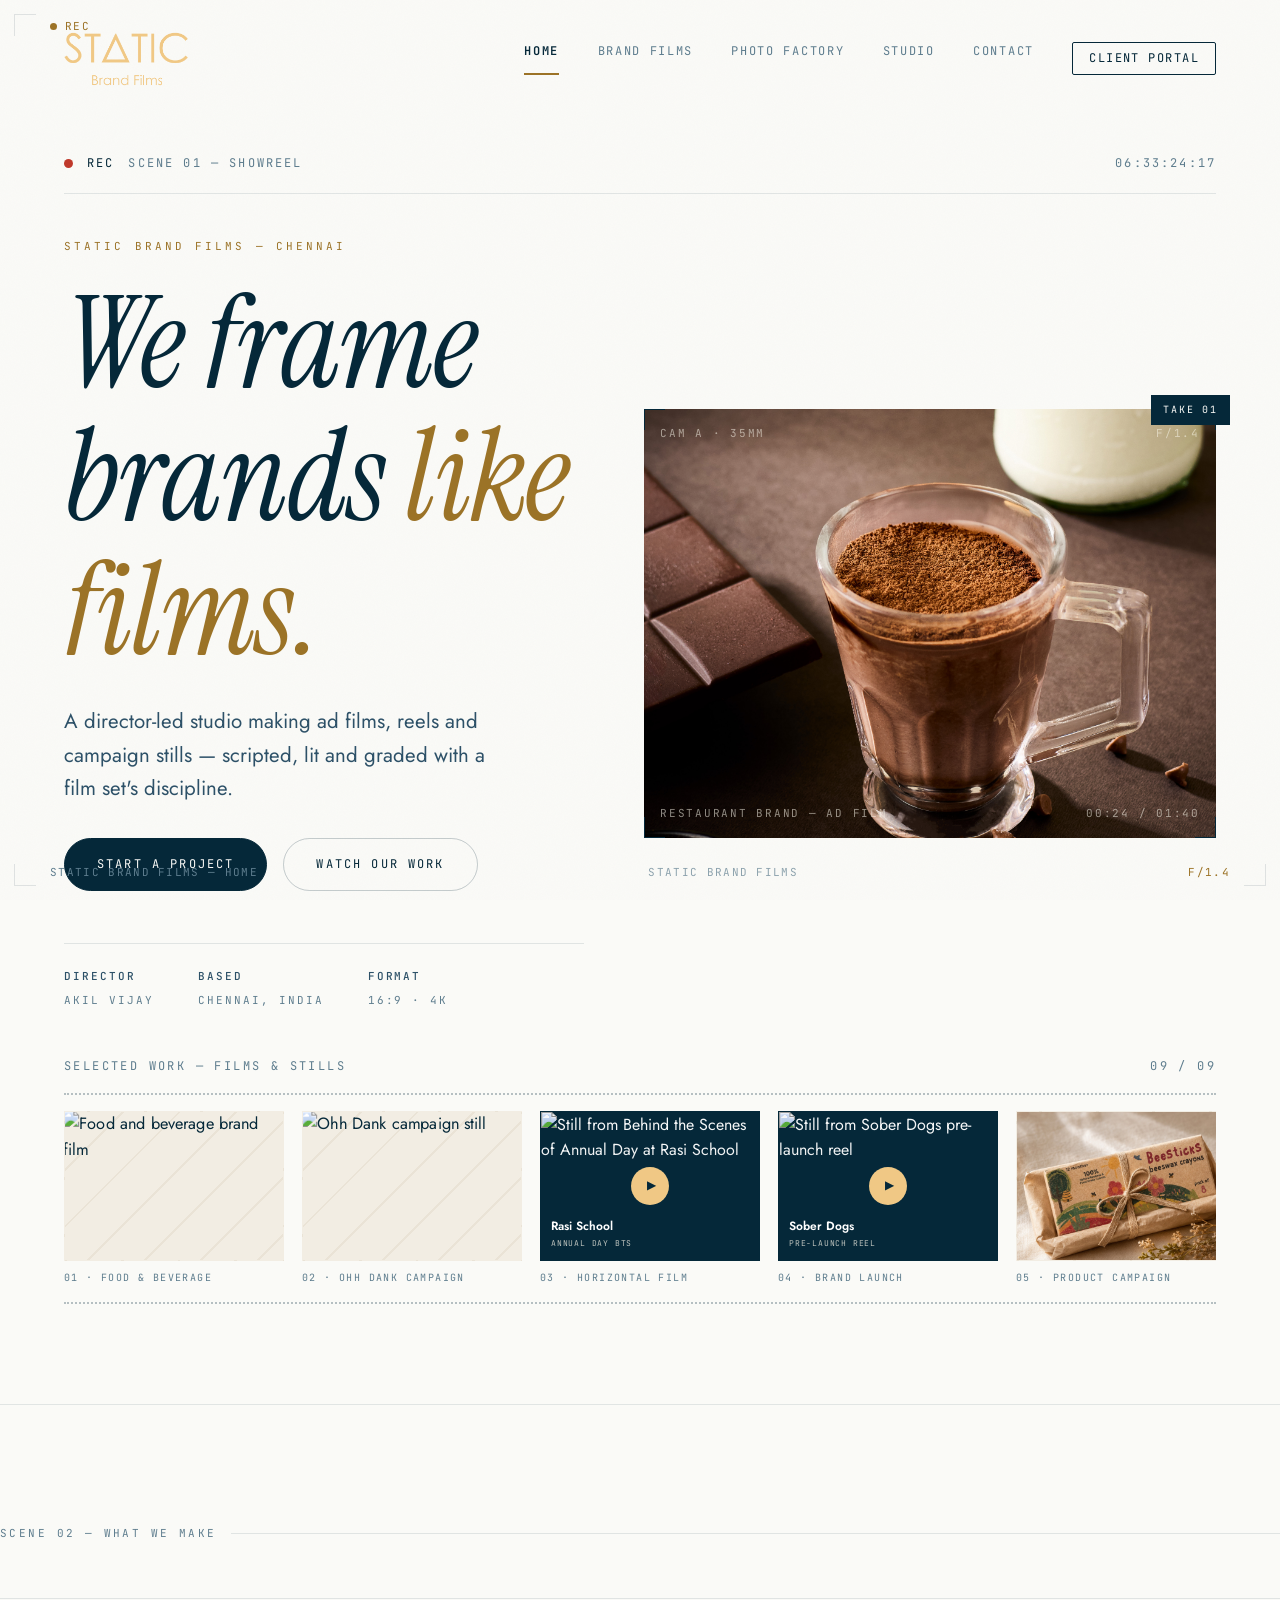
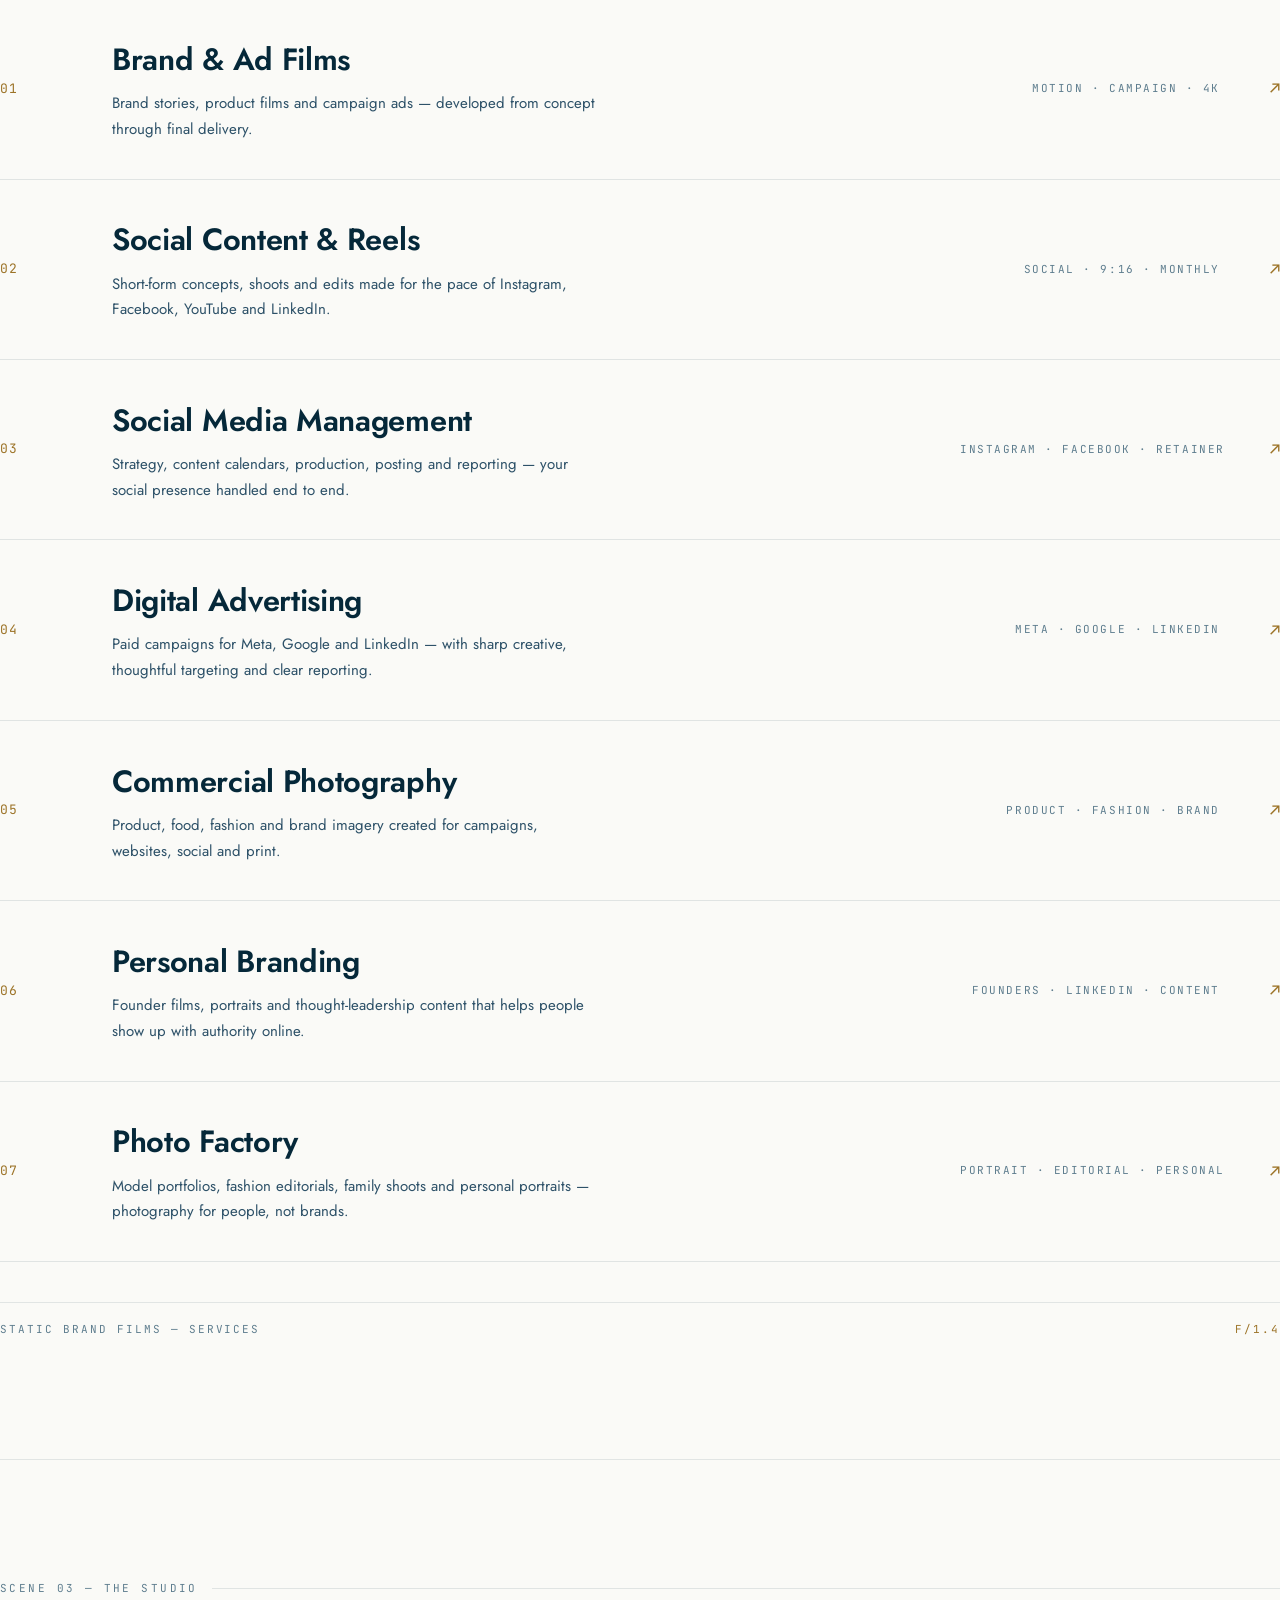
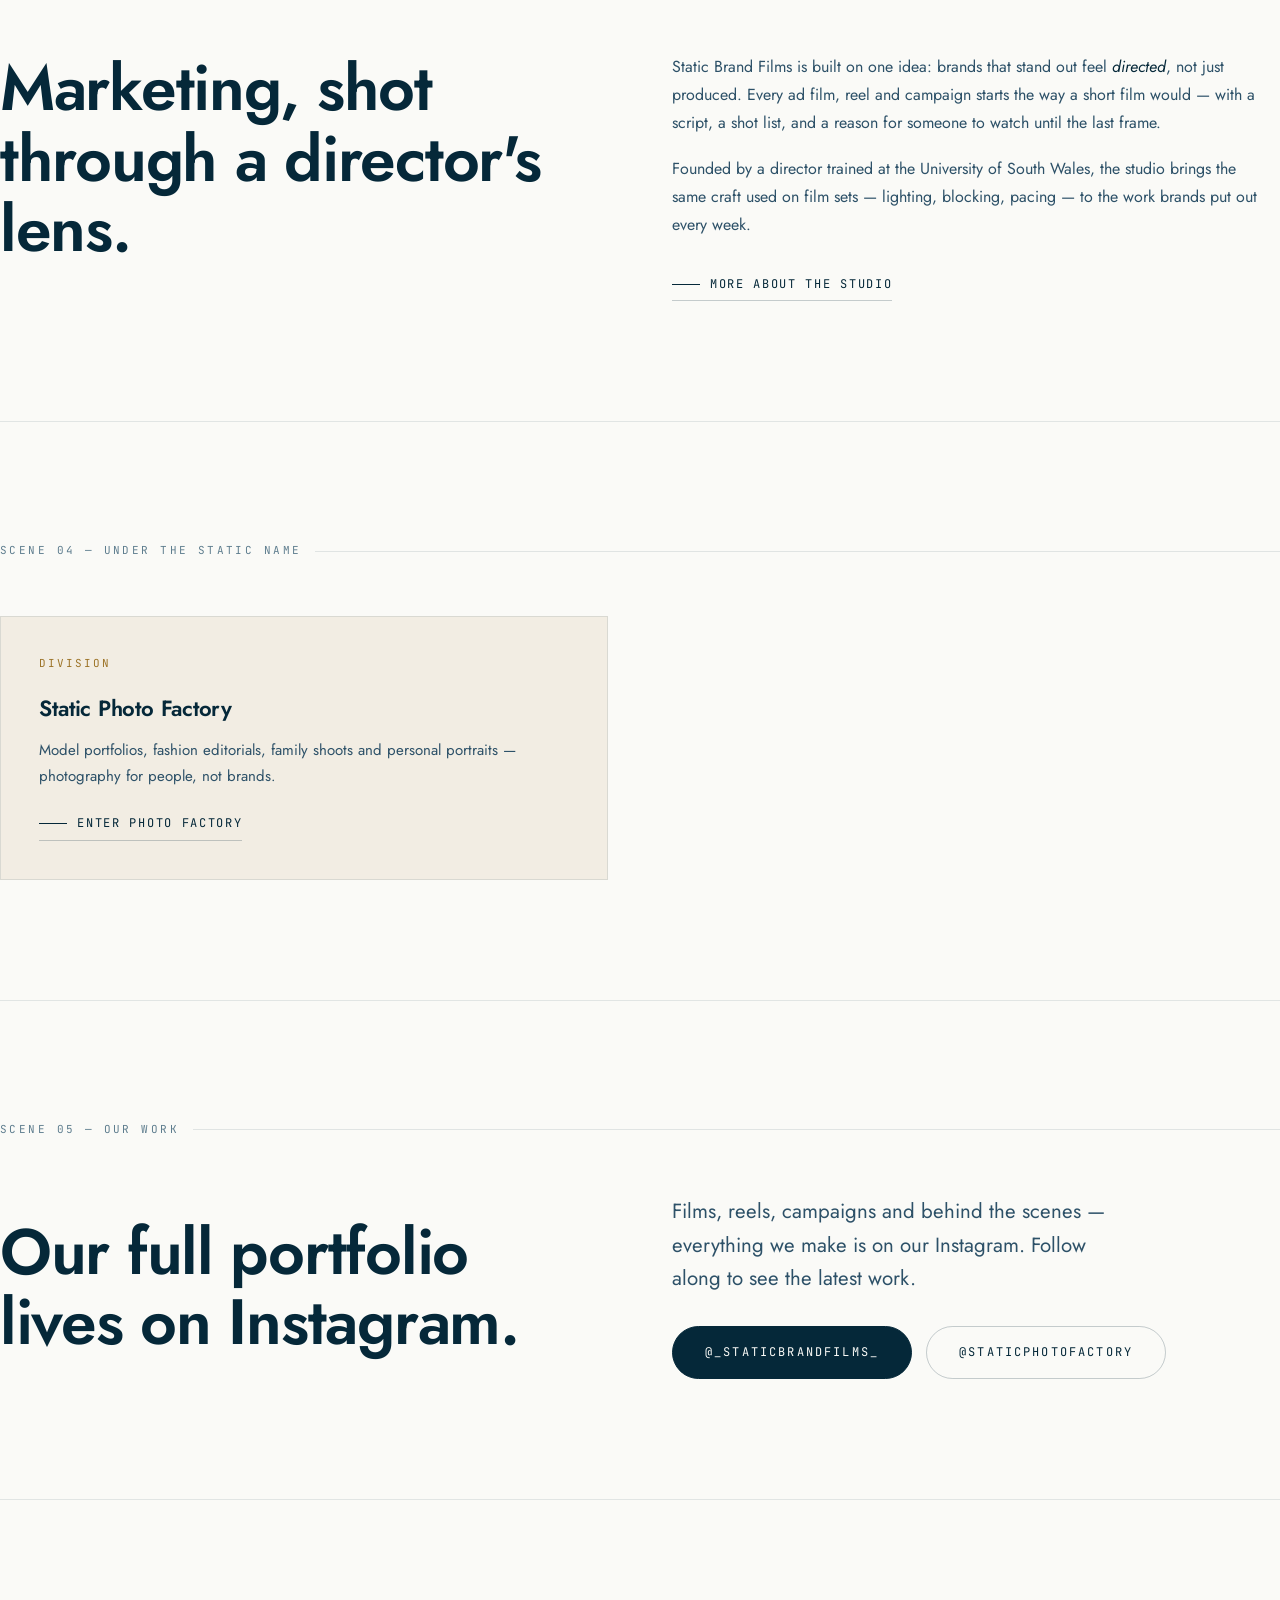
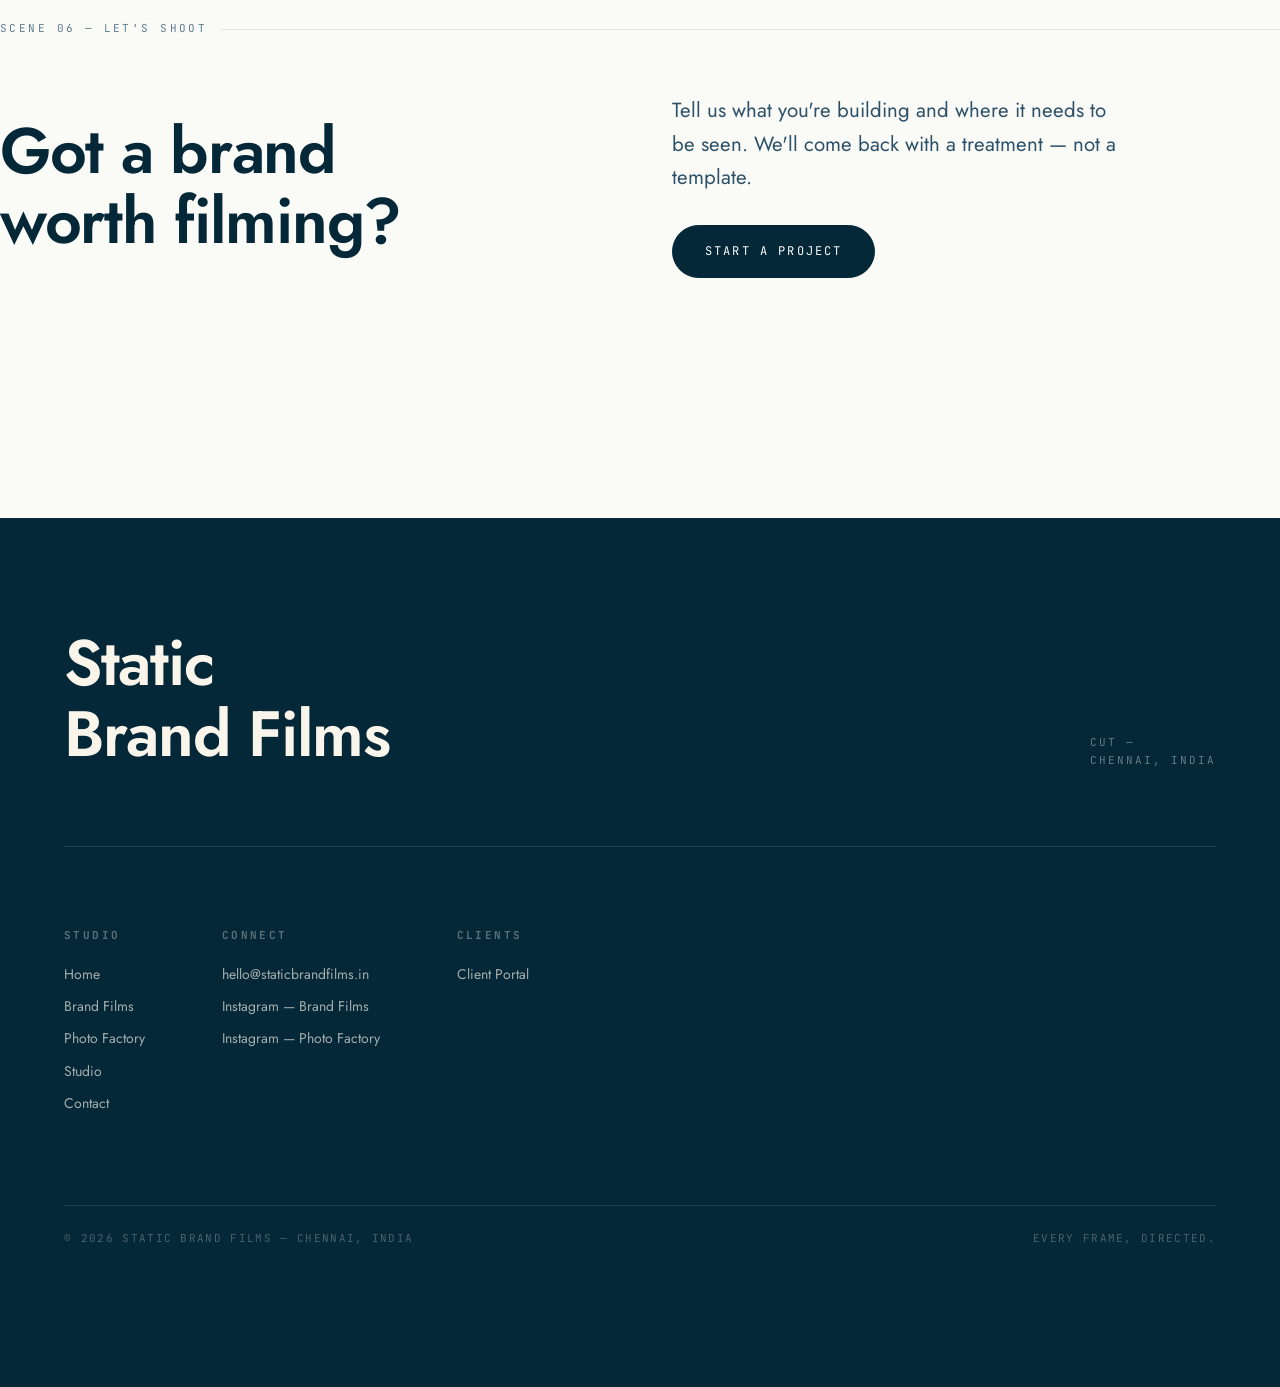
==== commit b9afa2c6: "Use official Static Brand Films logo sitewide" ====
--- a/index.html
+++ b/index.html
@@ -101,7 +101,7 @@
 </div>
 
 <header class="nav">
-  <a href="index.html" class="nav__mark"><em>Static</em><span>BRAND FILMS</span></a>
+  <a href="index.html" class="nav__mark" aria-label="Static Brand Films — Home"><img class="nav__logo" src="assets/images/Logo/Static%20Brand%20Films.png" alt="Static Brand Films"></a>
   <button class="nav__toggle">MENU</button>
   <nav class="nav__links">
     <a href="index.html" aria-current="page">Home</a>
--- a/assets/css/style.css
+++ b/assets/css/style.css
@@ -171,24 +171,13 @@
   padding:16px var(--gutter);
 }
 .nav__mark{
-  display:flex; align-items:baseline; gap:8px;
-  font-family:var(--f-display);
-  font-style:italic;
-  font-size:22px;
-  letter-spacing:.02em;
-  color:var(--ink);
-}
-.nav__mark em{
-  font-style:italic;
-}
-.nav__mark span{
-  font-family:var(--f-mono);
-  font-style:normal;
-  font-size:11px;
-  letter-spacing:.22em;
-  color:var(--gold-text);
-  vertical-align:baseline;
-  text-transform:uppercase;
+  display:flex; align-items:center;
+  flex-shrink:0;
+}
+.nav__logo{
+  display:block;
+  width:126px;
+  height:auto;
 }
 .nav__links{
   display:flex; gap:clamp(18px, 3vw, 40px);
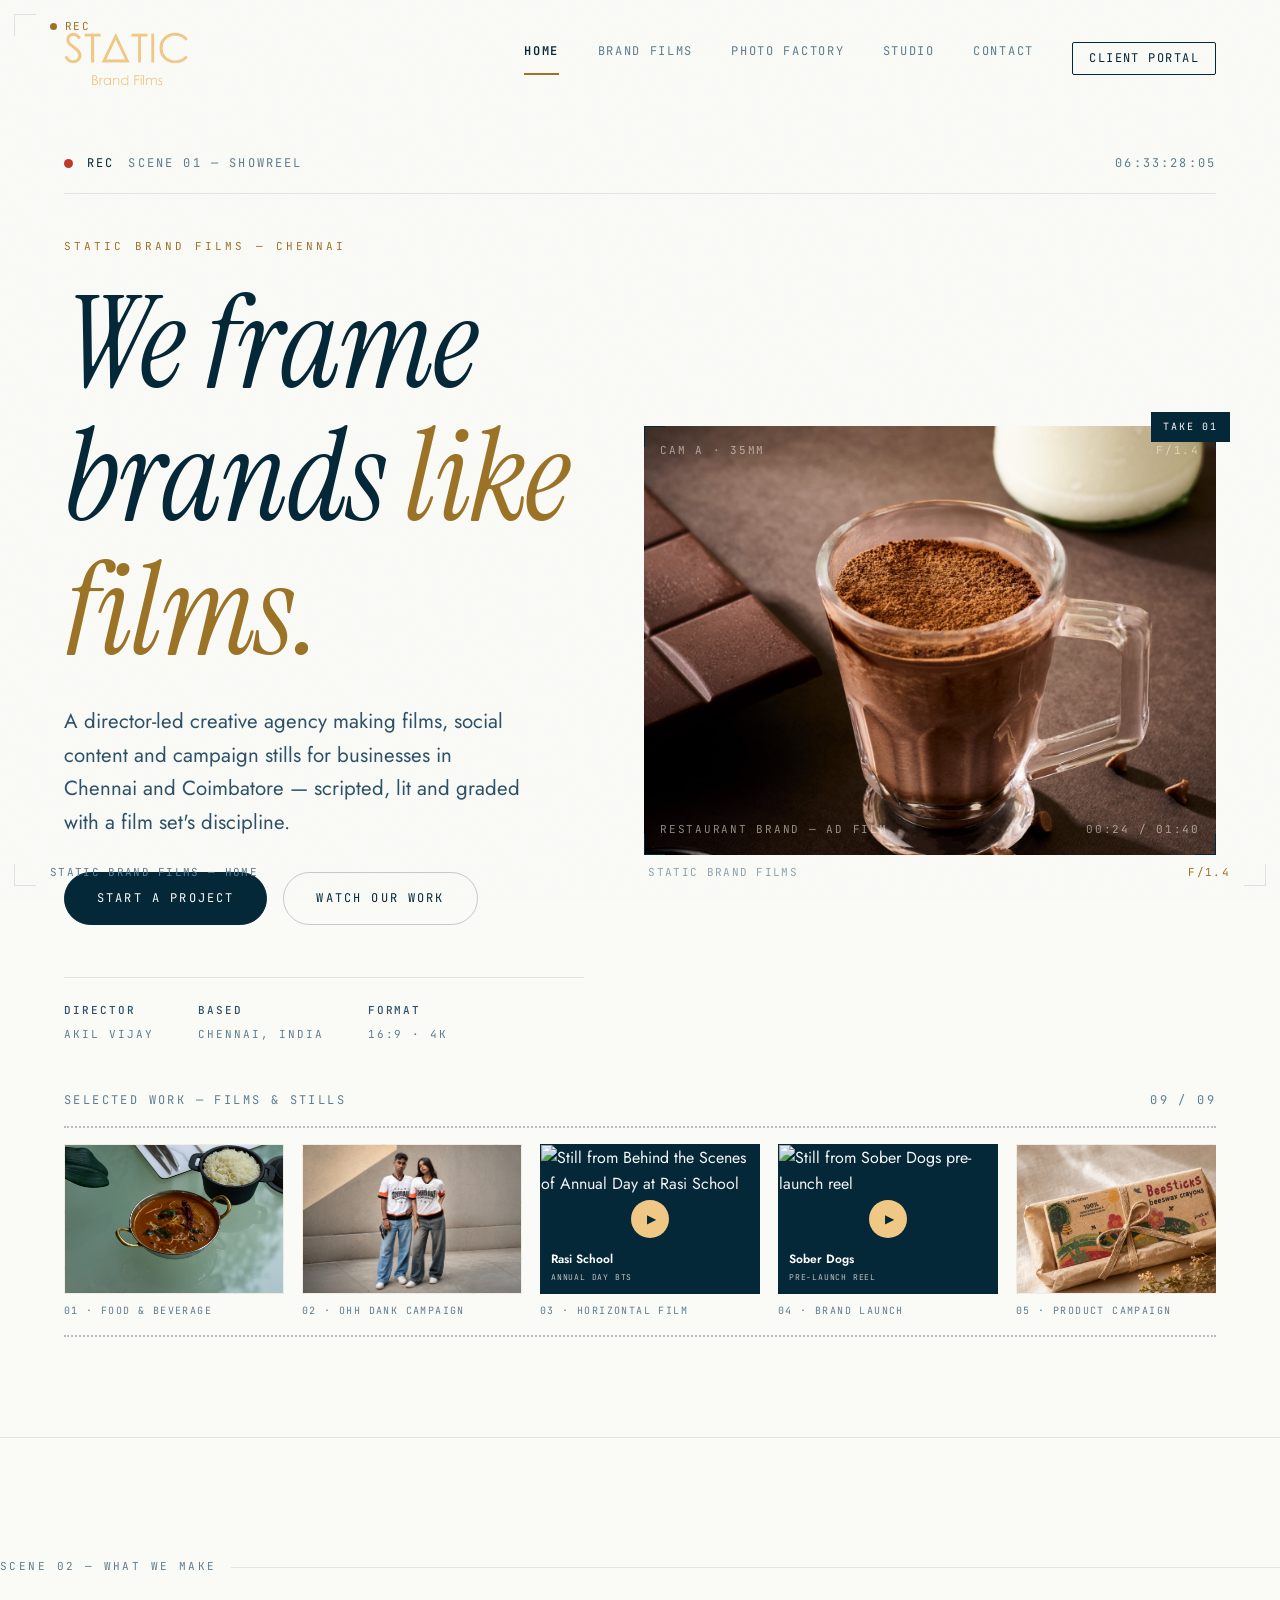
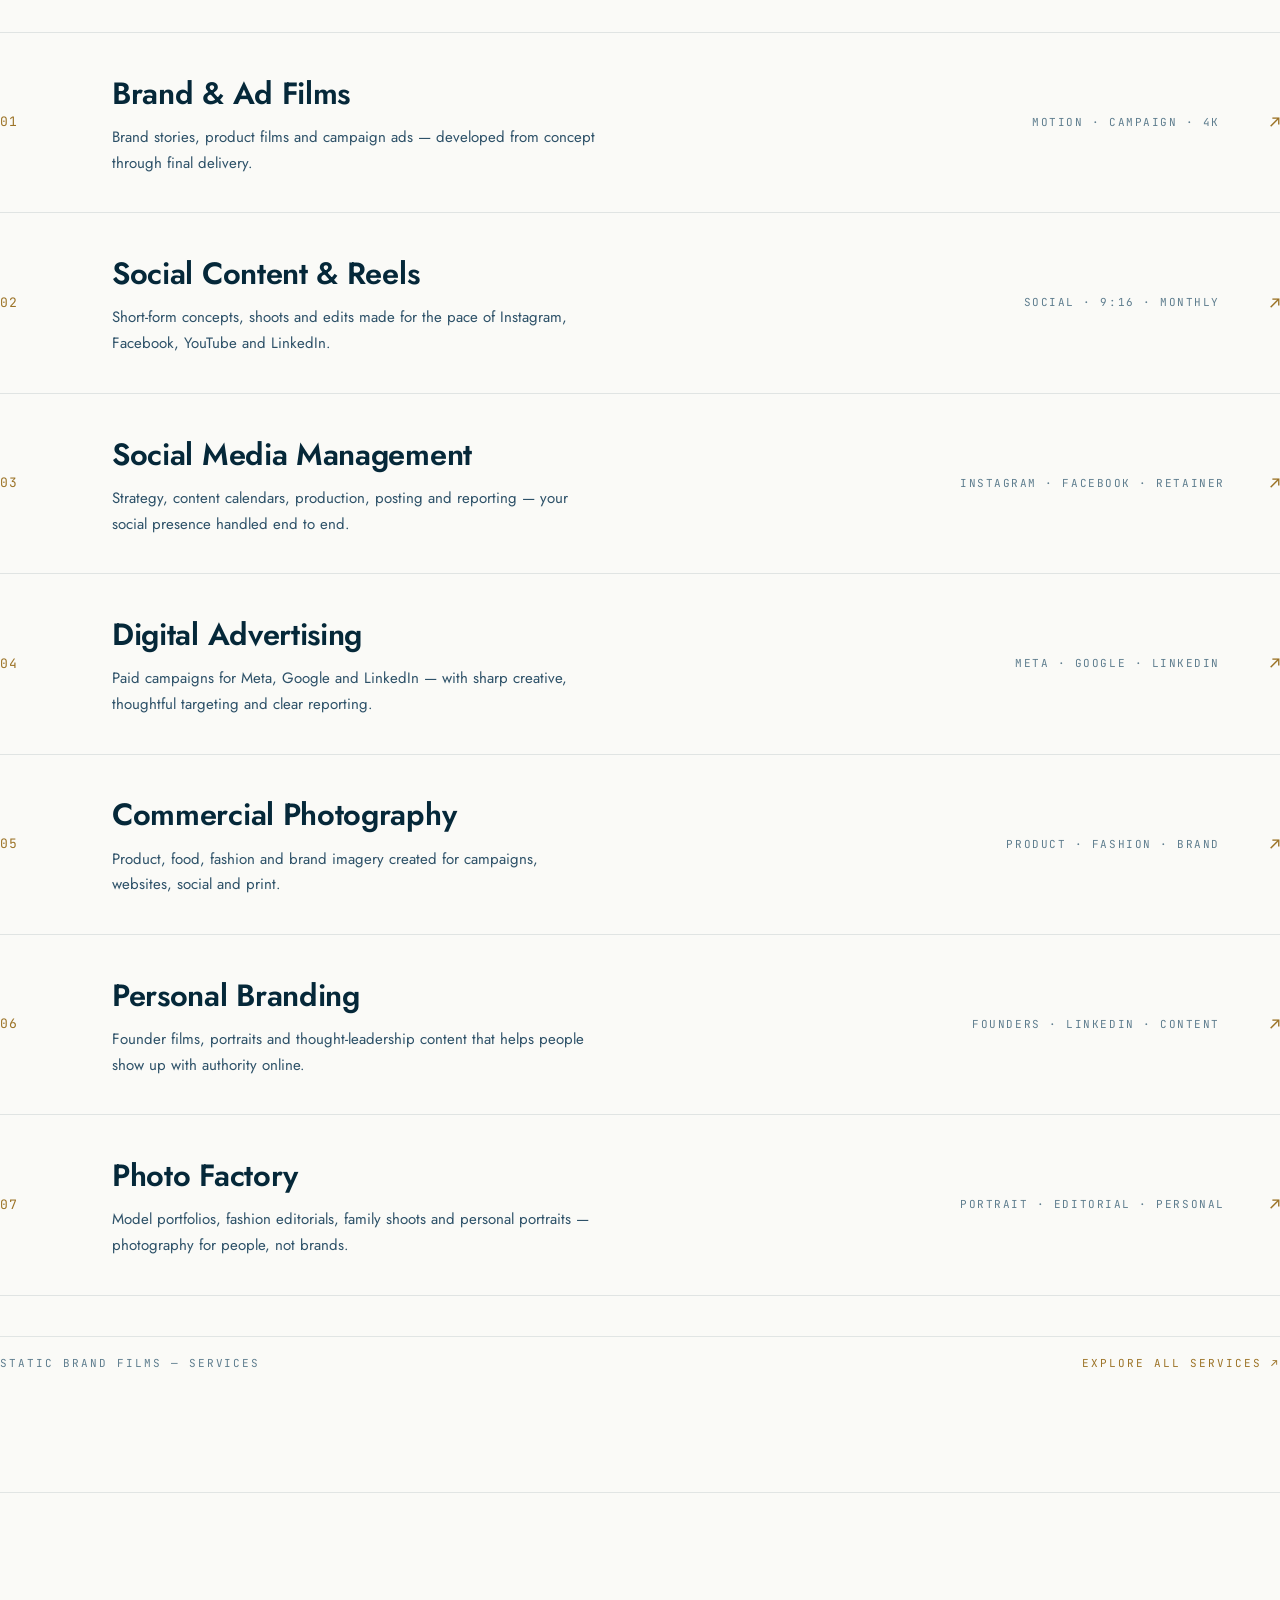
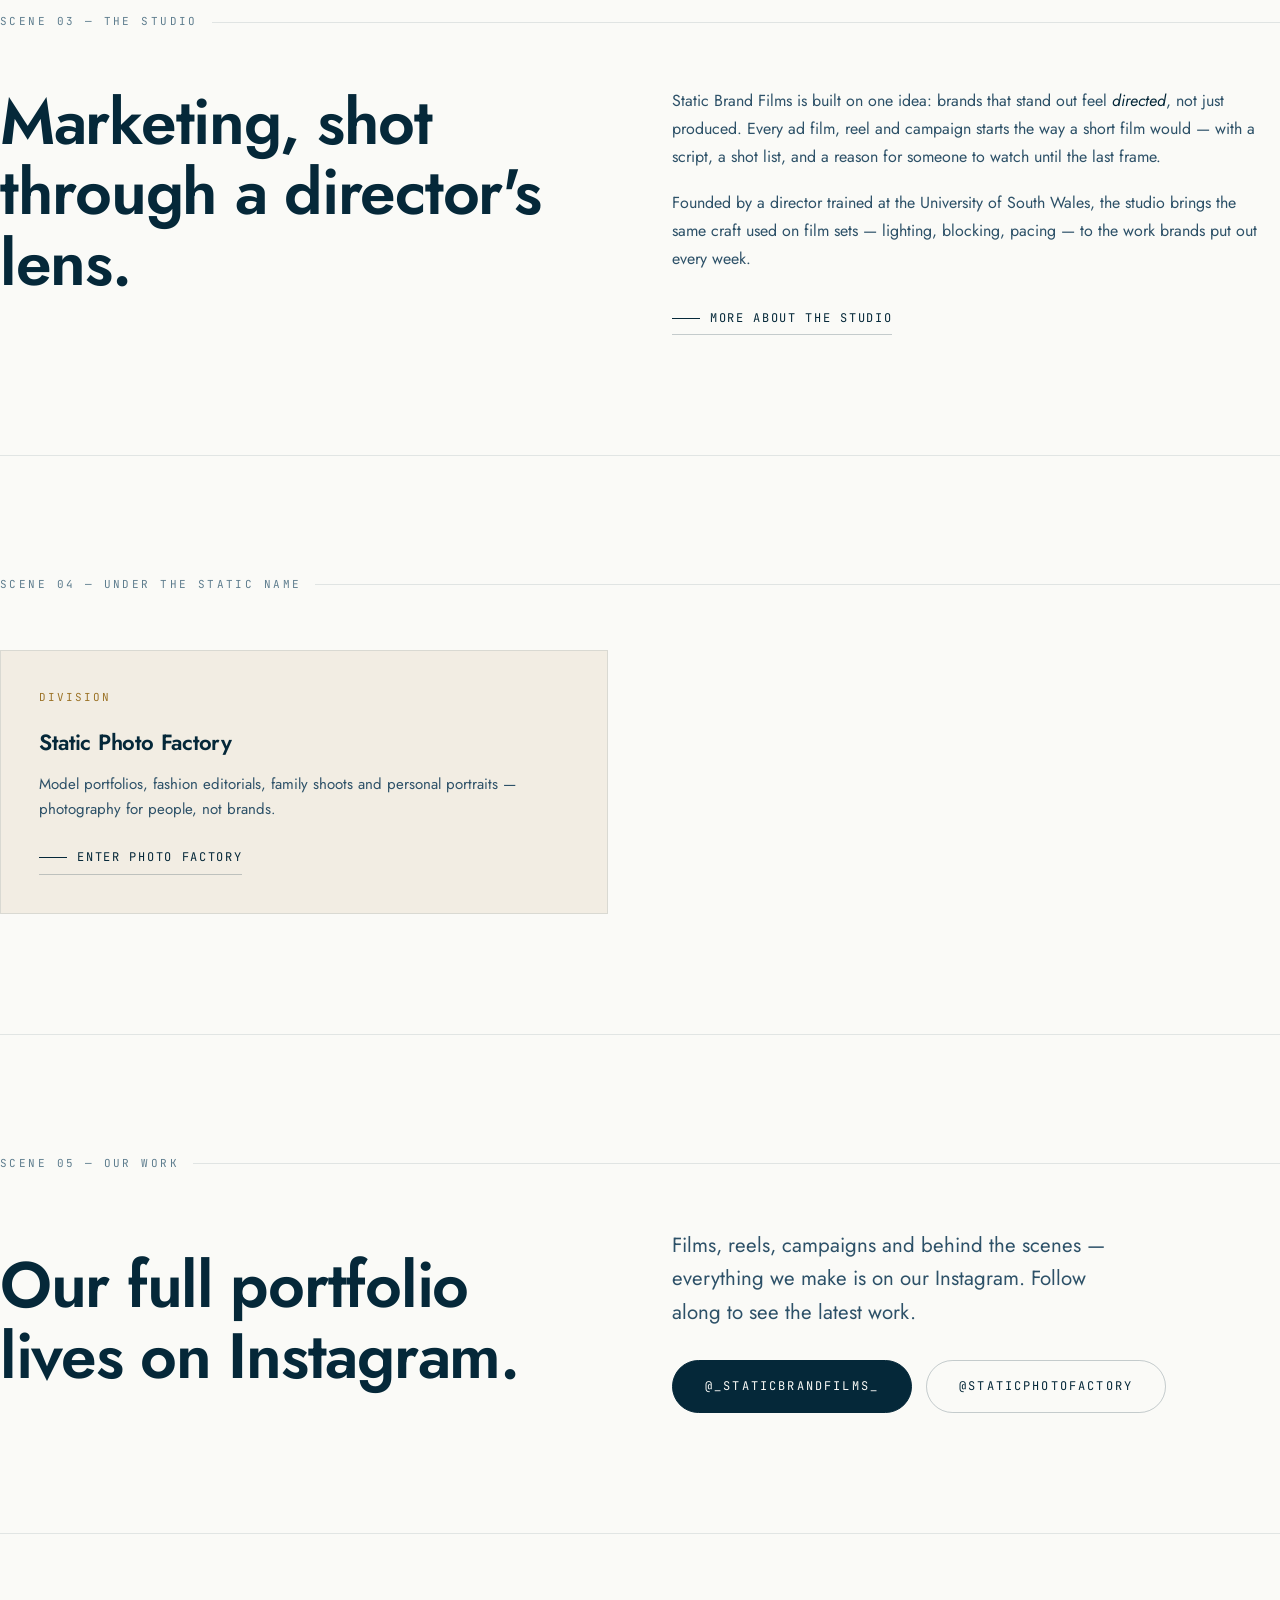
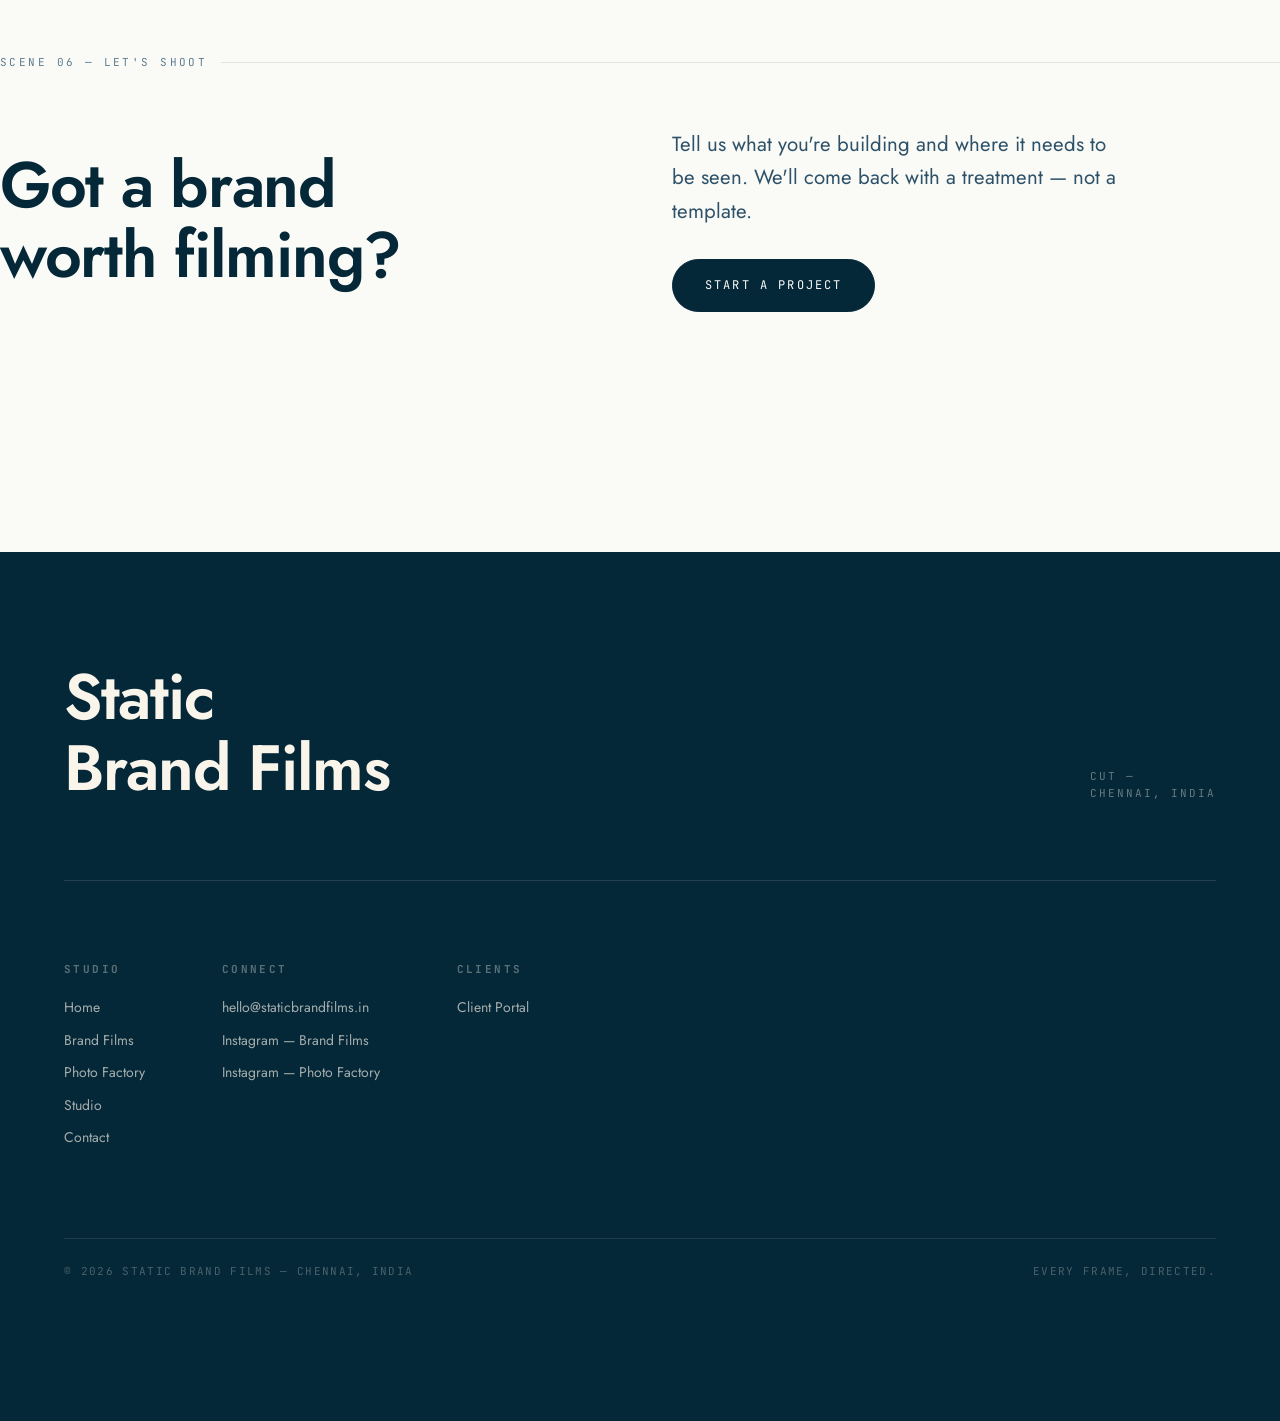
==== commit a5624175: "Strengthen local service and image SEO" ====
--- a/index.html
+++ b/index.html
@@ -3,18 +3,18 @@
 <head>
 <meta charset="UTF-8">
 <meta name="viewport" content="width=device-width, initial-scale=1.0">
-<title>Static Brand Films — Ad Film & Creative Agency in Chennai</title>
-<meta name="description" content="Static Brand Films is a Chennai-based ad film and creative agency — brand films, social content and campaign stills directed with a filmmaker's eye. Director-led, end to end.">
-<meta name="keywords" content="ad film agency Chennai, brand film studio Chennai, creative agency Chennai, social media video Chennai, cinematography Chennai, brand content agency Tamil Nadu">
+<title>Creative Agency in Chennai & Coimbatore | Static Brand Films</title>
+<meta name="description" content="Static Brand Films is a creative agency serving Chennai and Coimbatore: ad films, social media management, digital ads, commercial photography and personal branding.">
+<meta name="keywords" content="creative agency Chennai, marketing agency Chennai, creative agency Coimbatore, ad film production Chennai, commercial photography Chennai, personal branding Chennai">
 <link rel="canonical" href="https://www.staticbrandfilms.in/">
-<meta property="og:title" content="Static Brand Films — Ad Film & Creative Agency in Chennai">
-<meta property="og:description" content="Director-led brand films, ad films and social content from Chennai. Every frame scripted, lit and graded with a film set's discipline.">
+<meta property="og:title" content="Creative Agency in Chennai & Coimbatore | Static Brand Films">
+<meta property="og:description" content="Director-led films, social media, digital advertising, commercial photography and personal branding.">
 <meta property="og:url" content="https://www.staticbrandfilms.in/">
 <meta property="og:type" content="website">
-<meta property="og:image" content="https://www.staticbrandfilms.in/assets/images/home/Hero_Image.JPG">
+<meta property="og:image" content="https://www.staticbrandfilms.in/assets/images/home/static-brand-films-commercial-campaign-chennai.jpg">
 <meta name="twitter:card" content="summary_large_image">
-<meta name="twitter:title" content="Static Brand Films — Ad Film & Creative Agency in Chennai">
-<meta name="twitter:description" content="Director-led brand films, ad films and social content from Chennai.">
+<meta name="twitter:title" content="Creative Agency in Chennai & Coimbatore | Static Brand Films">
+<meta name="twitter:description" content="Director-led films, social media, advertising and commercial photography.">
 <link rel="icon" type="image/png" sizes="512x512" href="favicon.png">
 <link rel="shortcut icon" href="favicon.png">
 <link rel="apple-touch-icon" href="favicon.png">
@@ -25,11 +25,11 @@
   "@type": "LocalBusiness",
   "name": "Static Brand Films",
   "alternateName": ["Static Brand Films Chennai", "Static Photo Factory"],
-  "description": "Director-led ad film and creative agency in Chennai — brand films, social content, commercial photography and campaign stills, scripted and produced end to end.",
+  "description": "Director-led creative agency serving Chennai and Coimbatore — brand films, social media management, digital advertising, commercial photography and personal branding.",
   "url": "https://www.staticbrandfilms.in",
-  "logo": "https://www.staticbrandfilms.in/favicon.png",
-  "image": "https://www.staticbrandfilms.in/assets/images/home/Hero_Image.JPG",
-  "telephone": "",
+  "logo": "https://www.staticbrandfilms.in/assets/images/Logo/static-brand-films-logo.png",
+  "image": "https://www.staticbrandfilms.in/assets/images/home/static-brand-films-commercial-campaign-chennai.jpg",
+  "telephone": "+91-93426-20106",
   "email": "hello@staticbrandfilms.in",
   "address": {
     "@type": "PostalAddress",
@@ -42,8 +42,8 @@
     "latitude": 13.0827,
     "longitude": 80.2707
   },
-  "areaServed": ["Chennai", "Tamil Nadu", "India"],
-  "serviceType": ["Ad Film Production", "Brand Film Production", "Social Media Video", "Commercial Photography", "Creative Agency"],
+  "areaServed": ["Chennai", "Coimbatore", "Tamil Nadu", "India"],
+  "serviceType": ["Ad Film Production", "Brand Film Production", "Social Media Management", "Digital Advertising", "Commercial Photography", "Product Photography", "Personal Branding", "Creative Agency"],
   "sameAs": [
     "https://www.instagram.com/_staticbrandfilms_/",
     "https://www.instagram.com/staticphotofactory/"
@@ -58,10 +58,11 @@
     "@type": "OfferCatalog",
     "name": "Services",
     "itemListElement": [
-      {"@type": "Offer", "itemOffered": {"@type": "Service", "name": "Brand Story Films"}},
-      {"@type": "Offer", "itemOffered": {"@type": "Service", "name": "Ad Films"}},
-      {"@type": "Offer", "itemOffered": {"@type": "Service", "name": "Social Content Reels"}},
-      {"@type": "Offer", "itemOffered": {"@type": "Service", "name": "Commercial Photography"}},
+      {"@type": "Offer", "itemOffered": {"@type": "Service", "name": "Brand and Ad Films"}},
+      {"@type": "Offer", "itemOffered": {"@type": "Service", "name": "Social Media Management"}},
+      {"@type": "Offer", "itemOffered": {"@type": "Service", "name": "Digital Advertising"}},
+      {"@type": "Offer", "itemOffered": {"@type": "Service", "name": "Commercial and Product Photography"}},
+      {"@type": "Offer", "itemOffered": {"@type": "Service", "name": "Personal Branding"}},
       {"@type": "Offer", "itemOffered": {"@type": "Service", "name": "Monthly Content Retainer"}}
     ]
   }
@@ -101,7 +102,7 @@
 </div>
 
 <header class="nav">
-  <a href="index.html" class="nav__mark" aria-label="Static Brand Films — Home"><img class="nav__logo" src="assets/images/Logo/Static%20Brand%20Films.png" alt="Static Brand Films"></a>
+  <a href="index.html" class="nav__mark" aria-label="Static Brand Films — Home"><img class="nav__logo" src="assets/images/Logo/static-brand-films-logo.png" alt="Static Brand Films"></a>
   <button class="nav__toggle">MENU</button>
   <nav class="nav__links">
     <a href="index.html" aria-current="page">Home</a>
@@ -136,7 +137,7 @@
         <p class="eyebrow hero__eyebrow" data-reveal>Static Brand Films — Chennai</p>
         <h1 class="h-hero hero__title" data-reveal data-reveal-delay="1">We frame<br>brands <em>like films.</em></h1>
         <div class="hero__sub" data-reveal data-reveal-delay="2">
-          <p class="lede">A director-led studio making ad films, reels and campaign stills — scripted, lit and graded with a film set's discipline.</p>
+          <p class="lede">A director-led creative agency making films, social content and campaign stills for businesses in Chennai and Coimbatore — scripted, lit and graded with a film set's discipline.</p>
           <div class="hero__cta">
             <a href="contact.html" class="btn">Start a project</a>
             <a href="brand-films.html" class="btn btn--ghost">Watch our work</a>
@@ -163,7 +164,7 @@
           </div>
           <!-- Hero still -->
           <div class="frame" style="aspect-ratio:2/3;">
-            <img src="assets/images/home/Hero_Image.JPG" alt="Static Brand Films — Campaign Still" style="width:100%;height:100%;object-fit:cover;display:block;">
+            <img src="assets/images/home/static-brand-films-commercial-campaign-chennai.jpg" alt="Commercial campaign photography by Static Brand Films in Chennai" style="width:100%;height:100%;object-fit:cover;display:block;">
           </div>
           <!-- Slate — bottom -->
           <div class="hero__slate hero__slate--bottom">
@@ -183,11 +184,11 @@
       </div>
       <div class="hero__reel-strip" id="reel-strip">
         <div class="hero__reel-cell">
-          <div class="frame"><img src="assets/images/home/food-beverage.jpg" alt="Food and beverage brand film" style="width:100%;height:100%;object-fit:cover;display:block;"></div>
+          <div class="frame"><img src="assets/images/home/commercial-food-photography-chennai.jpg" alt="Commercial food photography for a Chennai restaurant campaign" style="width:100%;height:100%;object-fit:cover;display:block;"></div>
           <div class="hero__reel-label">01 · Food &amp; Beverage</div>
         </div>
         <div class="hero__reel-cell">
-          <div class="frame"><img src="assets/images/home/ohhdank-campaign.png" alt="Ohh Dank campaign still" style="width:100%;height:100%;object-fit:cover;display:block;"></div>
+          <div class="frame"><img src="assets/images/home/ohh-dank-fashion-launch-campaign-chennai.jpg" alt="Ohh Dank fashion launch campaign photography" style="width:100%;height:100%;object-fit:cover;display:block;"></div>
           <div class="hero__reel-label">02 · Ohh Dank Campaign</div>
         </div>
         <div class="hero__reel-cell">
@@ -203,7 +204,7 @@
           <div class="hero__reel-label">04 · Brand Launch</div>
         </div>
         <div class="hero__reel-cell">
-          <div class="frame"><img src="assets/images/brand-films/beesticks-product.webp.jpg" alt="Beesticks commercial product photography" style="width:100%;height:100%;object-fit:cover;display:block;"></div>
+          <div class="frame"><img src="assets/images/brand-films/beesticks-product-photography-chennai.jpg" alt="Beesticks commercial product photography" style="width:100%;height:100%;object-fit:cover;display:block;"></div>
           <div class="hero__reel-label">05 · Product Campaign</div>
         </div>
         <div class="hero__reel-cell">
@@ -213,7 +214,7 @@
           <div class="hero__reel-label">06 · Fashion Reel</div>
         </div>
         <div class="hero__reel-cell">
-          <div class="frame"><img src="assets/images/brand-films/food-table.webp.jpg" alt="Restaurant commercial food photography" style="width:100%;height:100%;object-fit:cover;display:block;"></div>
+          <div class="frame"><img src="assets/images/brand-films/meghna-grill-restaurant-campaign-chennai.jpg" alt="Meghna Grill restaurant campaign photography" style="width:100%;height:100%;object-fit:cover;display:block;"></div>
           <div class="hero__reel-label">07 · Restaurant Campaign</div>
         </div>
         <div class="hero__reel-cell">
@@ -303,7 +304,7 @@
     </div>
     <div class="shot-footer">
       <span>Static Brand Films — Services</span>
-      <span class="shot-footer__accent">F/1.4</span>
+      <a href="services.html" class="shot-footer__accent">Explore all services ↗</a>
     </div>
   </section>
 
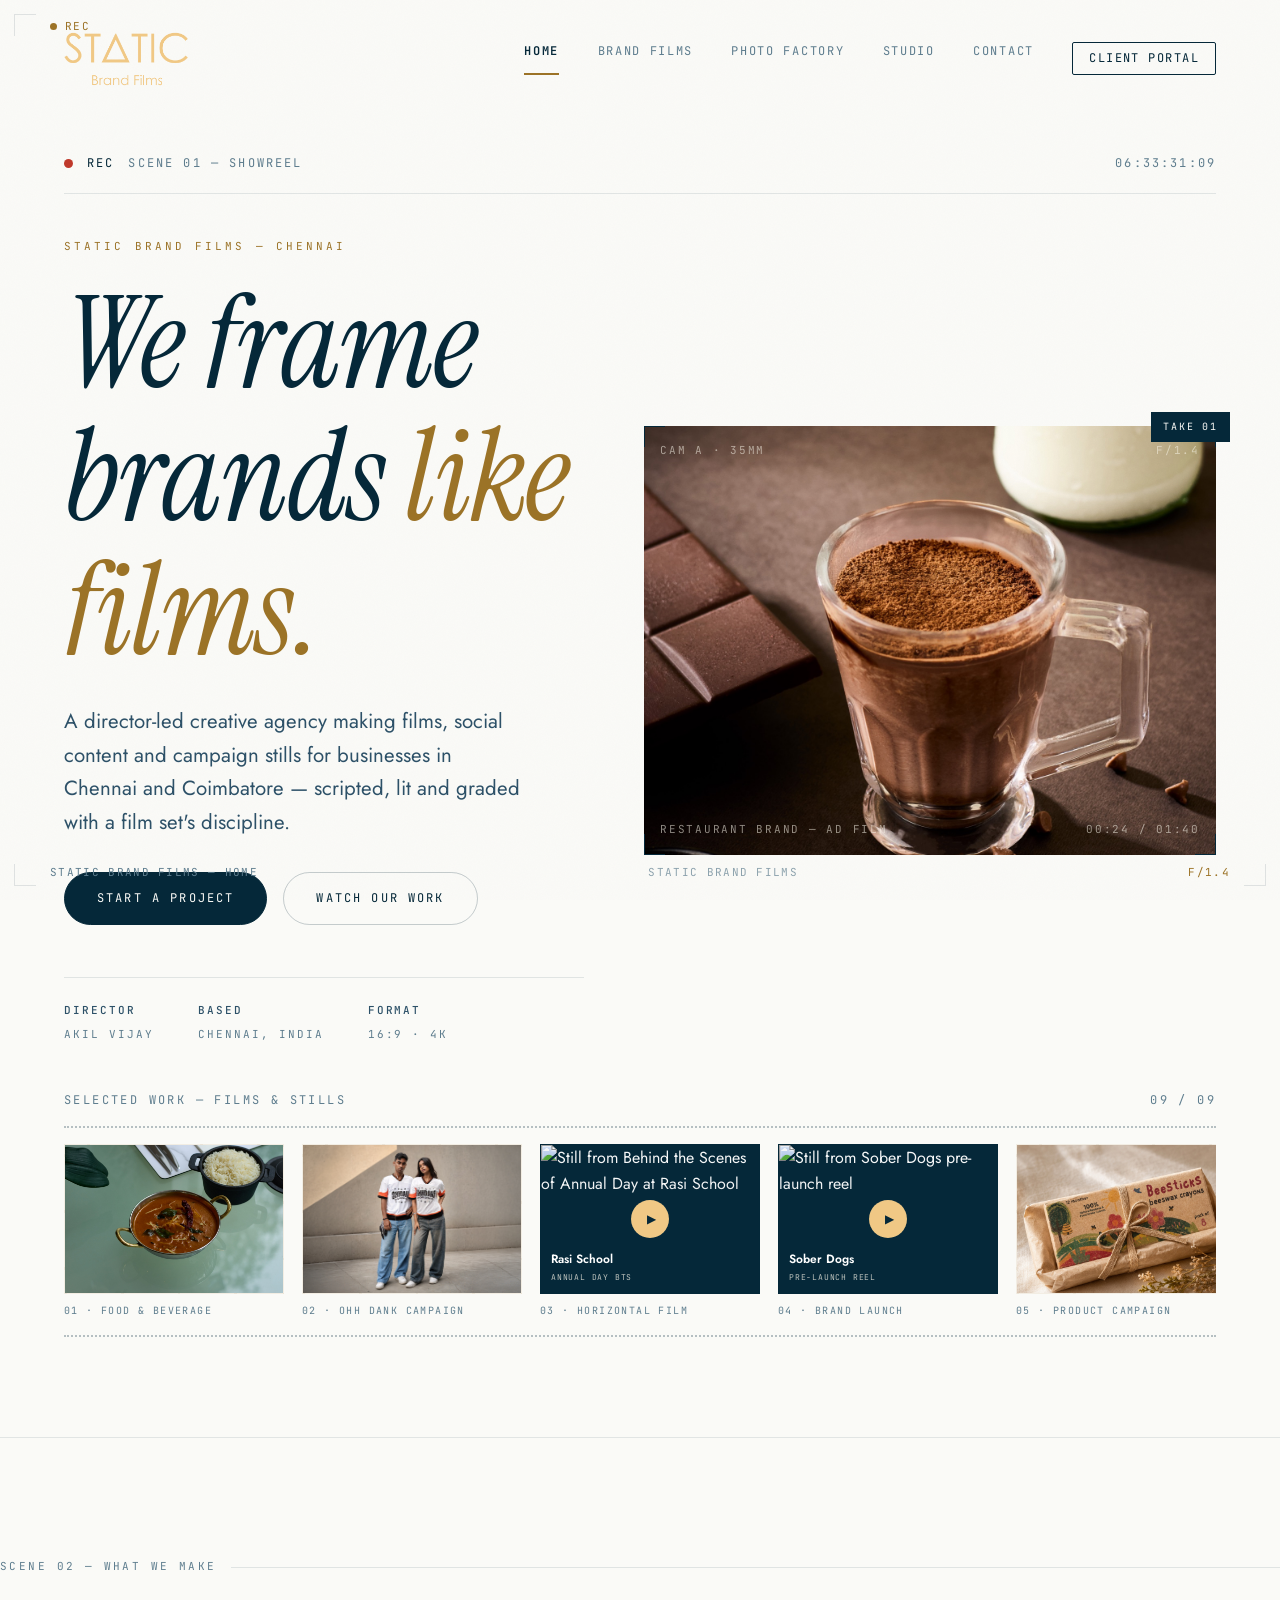
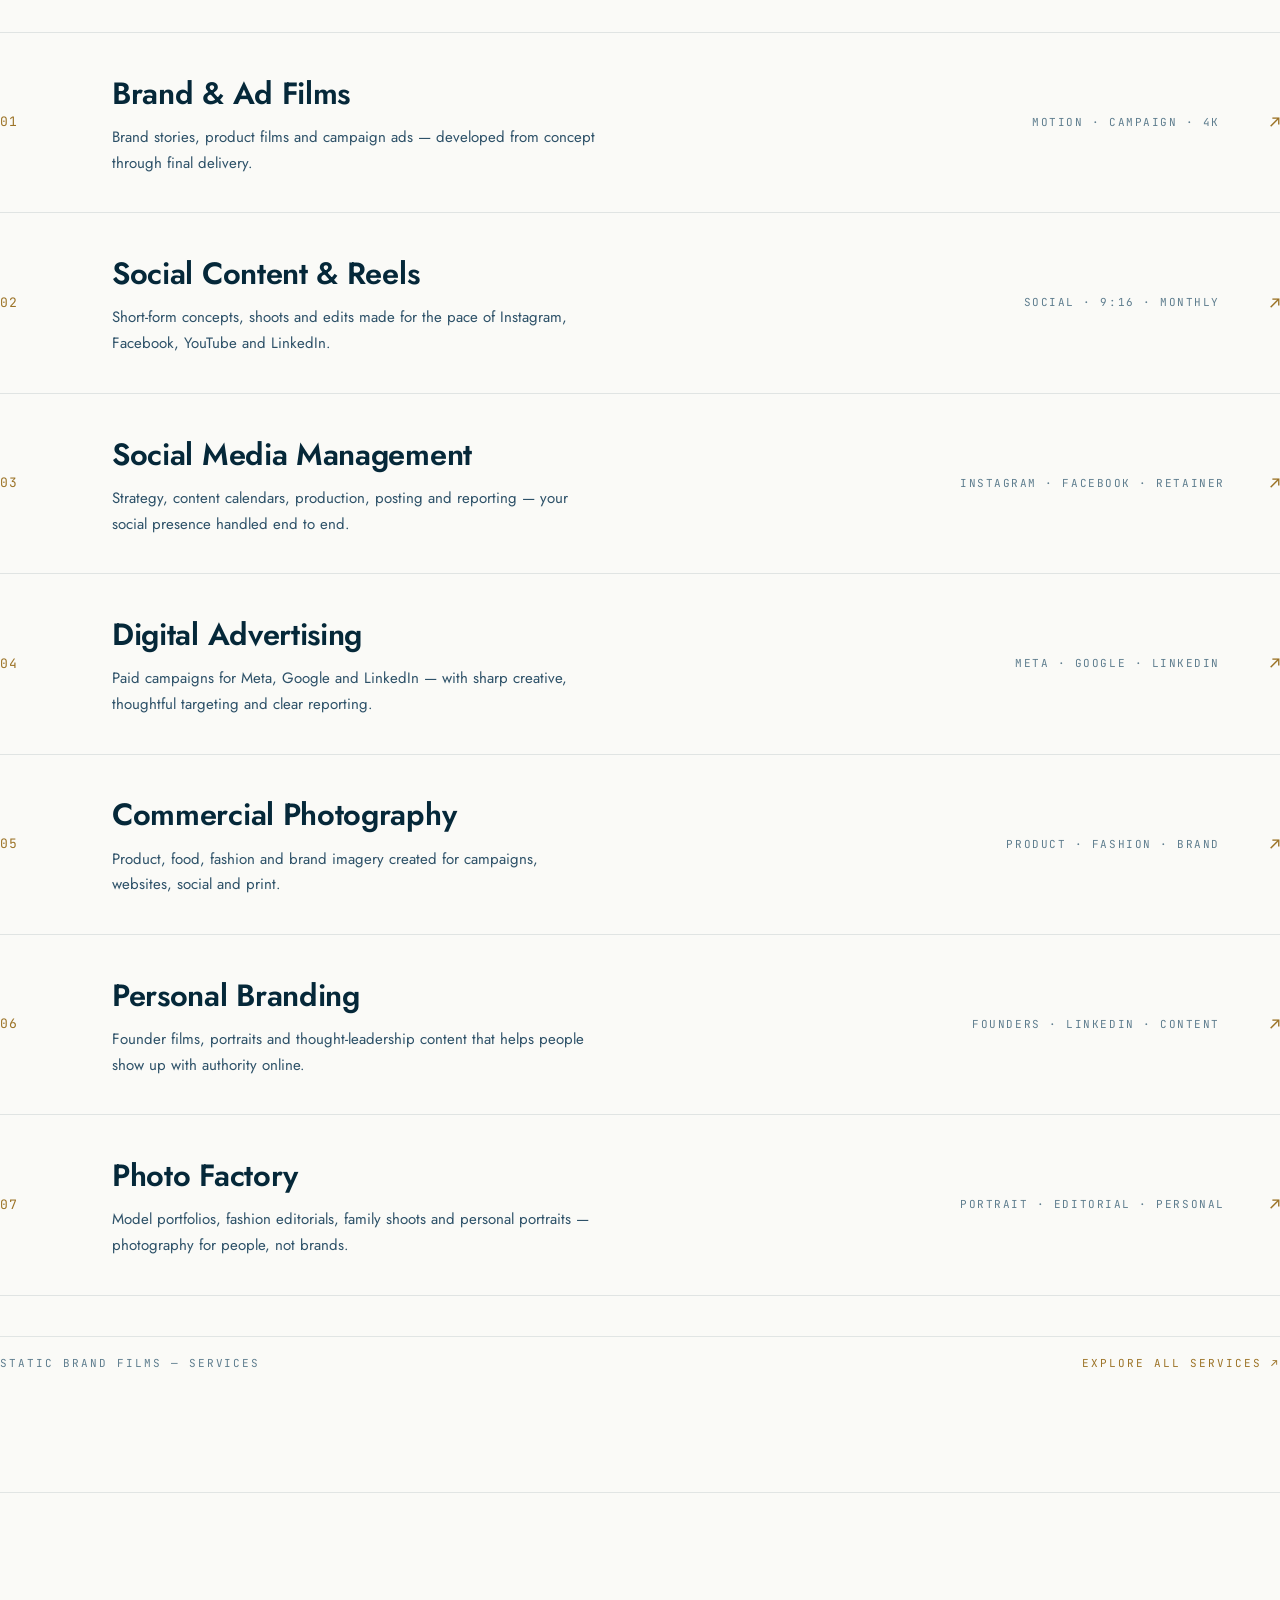
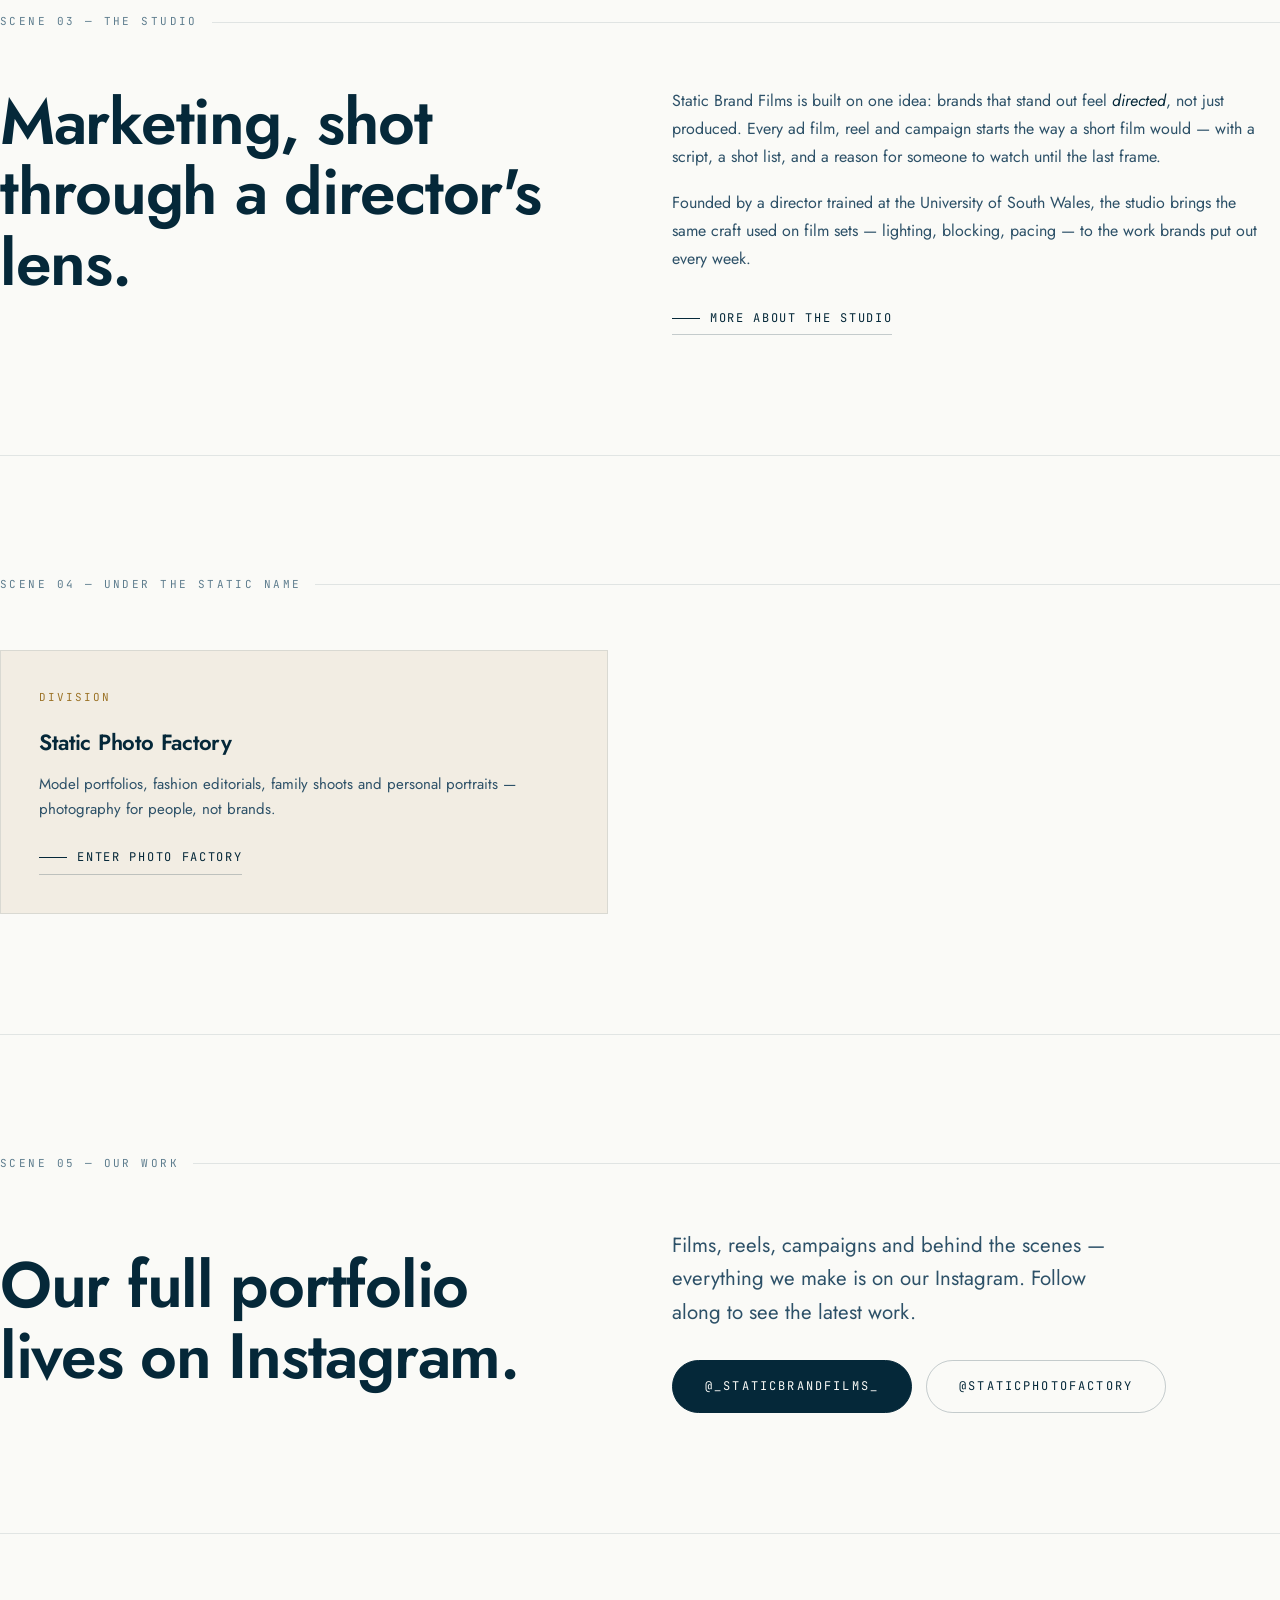
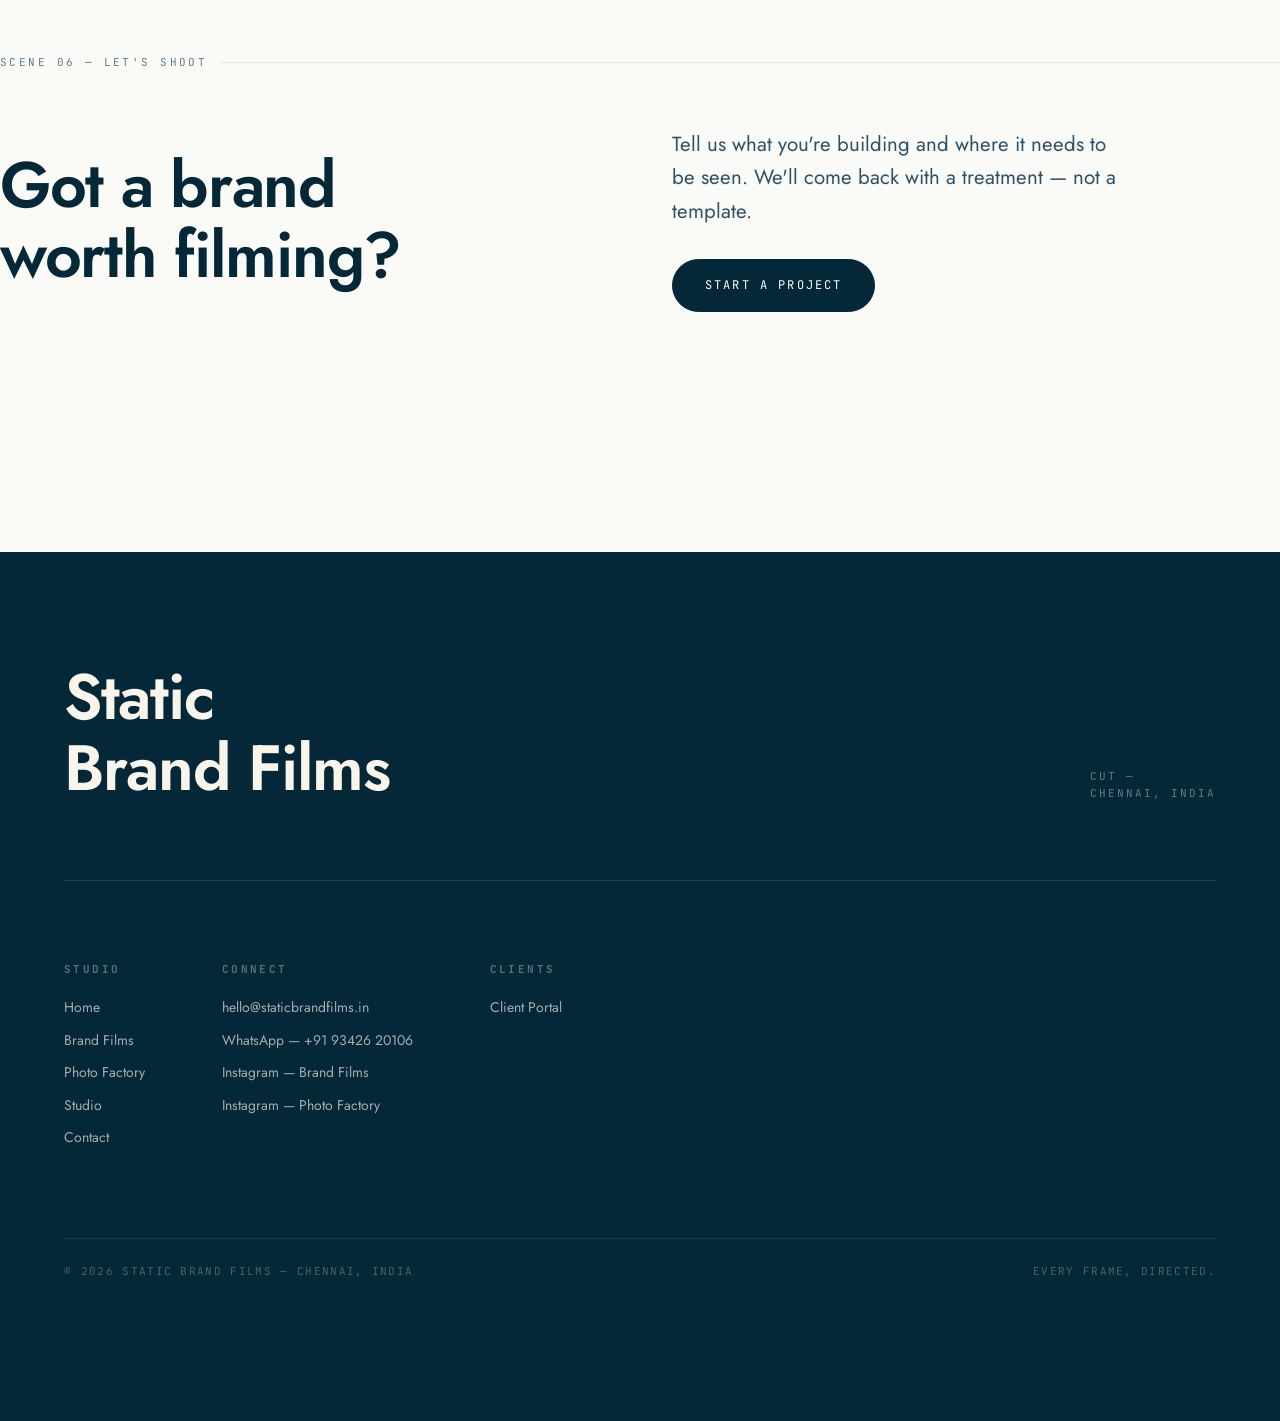
==== commit b6cc77da: "Add WhatsApp contact links sitewide" ====
--- a/index.html
+++ b/index.html
@@ -389,6 +389,7 @@
     <div class="footer__col">
       <h4>Connect</h4>
       <a href="mailto:hello@staticbrandfilms.in">hello@staticbrandfilms.in</a>
+      <a href="https://wa.me/919342620106?text=Hi%20Static%20Brand%20Films%2C%20I%27d%20like%20to%20discuss%20a%20project." target="_blank" rel="noopener">WhatsApp — +91 93426 20106</a>
       <a href="https://www.instagram.com/_staticbrandfilms_/" target="_blank" rel="noopener">Instagram — Brand Films</a>
       <a href="https://www.instagram.com/staticphotofactory/" target="_blank" rel="noopener">Instagram — Photo Factory</a>
     </div>
--- a/assets/css/style.css
+++ b/assets/css/style.css
@@ -770,6 +770,8 @@
 }
 .contact-card .meta-row:last-child{ border-bottom:none; }
 .contact-card .meta-row span:first-child{ color:var(--ink-faint); }
+.contact-card .meta-row a{ color:var(--ink); text-transform:none; letter-spacing:0; }
+.contact-card .meta-row a:hover{ color:var(--gold-text); }
 
 /* ============================================================
    FOOTER — dark teal for contrast
